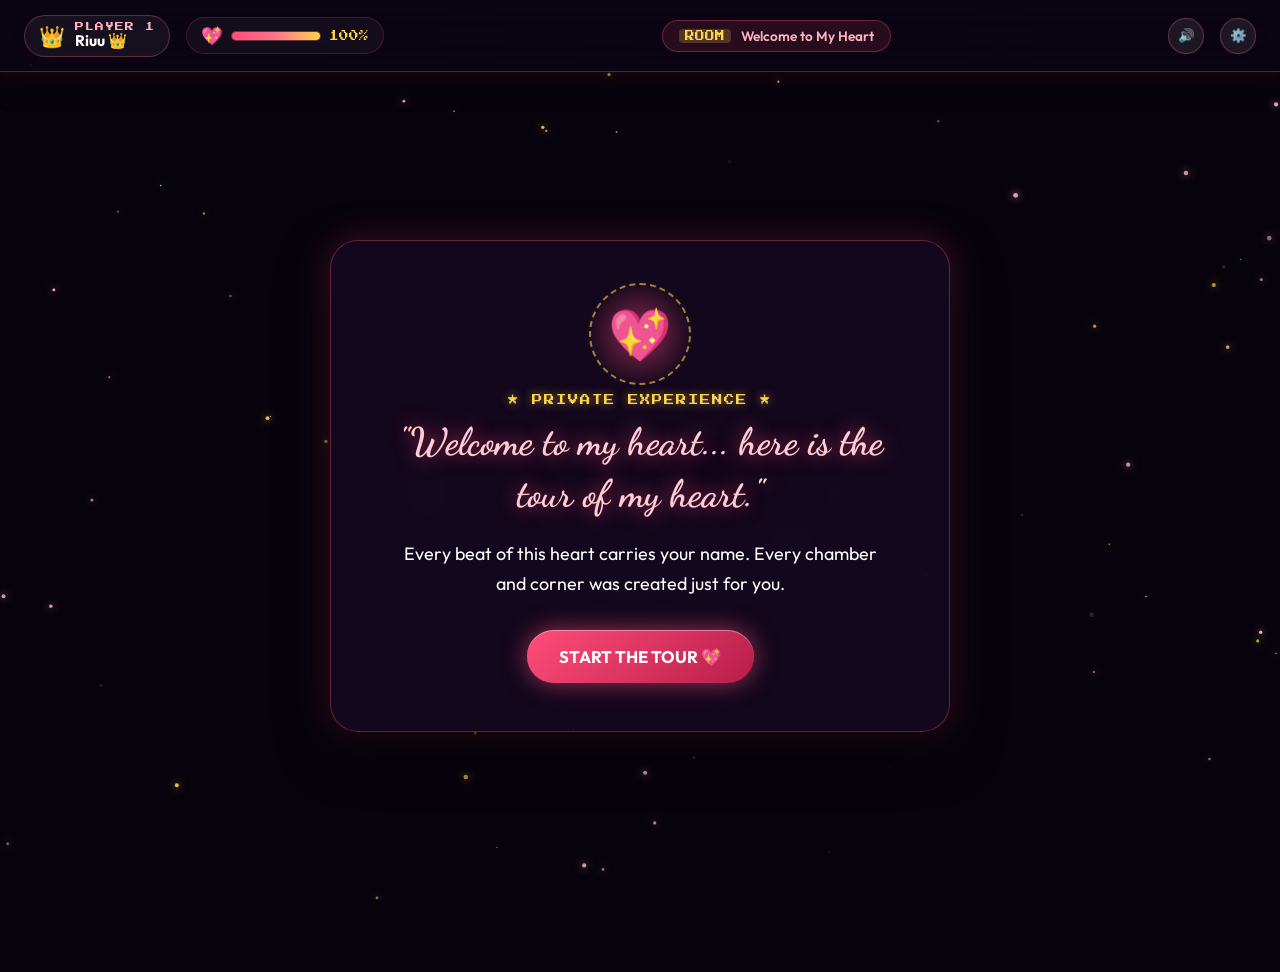
==== game/index.html @ 6e8bc771 "feat: Add Door 1, Door 2 Percentage Match, and Door 3 Zero Feet Apart walking animation" ====
<!DOCTYPE html>
<html lang="en">
<head>
  <meta charset="UTF-8">
  <meta name="viewport" content="width=device-width, initial-scale=1.0">
  <title>The Love Quest ✨ Chapter 1: The Verification Gate</title>
  <meta name="description" content="An interactive romantic quest created with all my love.">
  <meta name="theme-color" content="#0d0517">

  <!-- Google Fonts -->
  <link rel="preconnect" href="https://fonts.googleapis.com">
  <link rel="preconnect" href="https://fonts.gstatic.com" crossorigin>
  <link href="https://fonts.googleapis.com/css2?family=Cinzel:wght@600;700;800&family=Dancing+Script:wght@600;700&family=Outfit:wght@300;400;500;600;700;800&family=Press+Start+2P&display=swap" rel="stylesheet">

  <link rel="stylesheet" href="style.css">
  <link rel="icon" type="image/svg+xml" href="data:image/svg+xml,<svg xmlns='http://www.w3.org/2000/svg' viewBox='0 0 24 24' fill='%23ff4d79'><path d='M12 21.35l-1.45-1.32C5.4 15.36 2 12.28 2 8.5 2 5.42 4.42 3 7.5 3c1.74 0 3.41.81 4.5 2.09C13.09 3.81 14.76 3 16.5 3 19.58 3 22 8.5c0 3.78-3.4 6.86-8.55 11.54L12 21.35z'/></svg>">
</head>
<body>
  <!-- Ambient Cosmic Canvas -->
  <canvas id="game-canvas"></canvas>

  <!-- Top Game HUD (Heads Up Display) -->
  <header class="game-hud">
    <div class="hud-left">
      <div class="player-badge">
        <span class="player-avatar">👑</span>
        <div class="player-info">
          <span class="hud-label">PLAYER 1</span>
          <strong class="player-name" id="hud-player-name">Riuu 👑</strong>
        </div>
      </div>
      <div class="health-container" title="Love Meter: Infinite">
        <span class="hud-icon">💖</span>
        <div class="health-bar-track">
          <div class="health-bar-fill" id="love-meter-fill"></div>
        </div>
        <span class="hud-stat-text" id="love-meter-text">100%</span>
      </div>
    </div>

    <div class="hud-center">
      <div class="quest-pill">
        <span class="quest-tag">ROOM</span>
        <span class="quest-title" id="hud-quest-name">Welcome to My Heart</span>
      </div>
    </div>

    <div class="hud-right">
      <button class="sound-toggle-btn" id="sound-btn" title="Toggle Sound FX & Music" aria-label="Toggle sound">
        <span id="sound-icon">🔊</span>
      </button>
      <button class="settings-btn" id="config-btn" title="Edit Her Name" aria-label="Settings">
        ⚙️
      </button>
    </div>
  </header>

  <!-- Game Stage Container -->
  <main class="game-stage">
    
    <!-- WELCOME SCREEN: TOUR OF MY HEART -->
    <section class="stage-screen active" id="screen-welcome">
      <div class="screen-content">
        <div class="welcome-card">
          <!-- Glowing Floating Title Emblem -->
          <div class="emblem-wrapper">
            <div class="emblem-glow"></div>
            <div class="emblem-heart">💖</div>
            <div class="emblem-ring"></div>
          </div>

          <span class="arcade-tag">★ PRIVATE EXPERIENCE ★</span>
          <h1 class="welcome-quote">"Welcome to my heart... here is the tour of my heart."</h1>
          <p class="welcome-text">
            Every beat of this heart carries your name. Every chamber and corner was created just for you.
          </p>
          <button class="arcade-btn yes-btn" id="btn-start-tour">
            <span>START THE TOUR 💖</span>
          </button>
        </div>
      </div>
    </section>

    <!-- DOOR 1: THE SACRED VERIFICATION GATE -->
    <section class="stage-screen" id="screen-door-1" style="display: none;">
      <div class="screen-content">
        
        <div class="arcade-title-box">
          <span class="arcade-tag">★ DOOR 1 ★</span>
          <h1 class="game-title">
            DOOR 1: THE <br>
            <span class="gradient-text">SACRED GATE</span>
          </h1>
        </div>

        <!-- Dialogue Box with Gatekeeper Message -->
        <div class="rpg-dialogue-box">
          <div class="dialogue-speaker">
            <span class="speaker-avatar">💌</span>
            <span class="speaker-name">Heart Gatekeeper</span>
          </div>
          <p class="dialogue-text" id="door1-dialogue-text">
            "Wait... only one person can enter here... verify it's you!"
          </p>
        </div>

        <!-- Step 1: Prettiest Girl Question & Runaway Button -->
        <div class="verification-card" id="door1-pretest-card">
          <h2 class="verify-question">
            Are you the most gorgeous and sweetest girl in the entire universe?
          </h2>

          <div class="verify-actions" id="verify-button-area">
            <button class="arcade-btn yes-btn" id="btn-verify-yes">
              <span>YES, OBVIOUSLY! 💖</span>
            </button>
            <button class="arcade-btn no-btn" id="btn-verify-no">
              <span>NO 🙈</span>
            </button>
          </div>

          <p class="playful-hint" id="no-button-hint">
            (P.S. Try clicking "NO" if you dare...)
          </p>
        </div>

        <!-- Step 2: Final Verification Password Question (Card 1) -->
        <div class="verification-card" id="door1-password-card" style="display: none;">
          <h2 class="verify-question">
            Okay, but final verification is done only after a question...
          </h2>
          <p class="password-prompt-sub">
            "This is the password to enter... check your card 1"
          </p>

          <form id="door1-password-form" class="password-form-box">
            <div class="input-lock-wrap">
              <span class="lock-icon">🔒</span>
              <input type="text" id="door1-password-input" placeholder="Enter password from card 1..." autocomplete="off" required>
            </div>
            <button type="submit" class="arcade-btn yes-btn" id="btn-submit-door1-password">
              <span>UNLOCK DOOR 1 🗝️</span>
            </button>
          </form>

          <!-- Warning/Error Message if wrong password -->
          <div class="error-banner-box" id="door1-error-banner" style="display: none;">
            <span class="err-icon">⚠️</span>
            <p id="door1-error-text">
              sorry only one person in the world can enter here... others go and fuck off.. don't dare to come here again
            </p>
          </div>
        </div>

        <!-- Step 3: Success Screen (Screen turns Light Pink with Heartfelt Message) -->
        <div class="gate-unlocked-card pink-glow-card" id="door1-success-card" style="display: none;">
          <div class="success-banner">
            <span class="badge-icon">🌸</span>
            <h3>DOOR 1 UNLOCKED: WELCOME RIUU 💖</h3>
          </div>

          <div class="heartfelt-message-box">
            <p class="heartfelt-message">
              "This is exactly the way you made my life... you brought light, color, flowers, and love into my entire universe. Everything bloomed the day you walked into my world. Welcome to my heart, my love."
            </p>
          </div>

          <button class="arcade-btn next-level-btn" id="btn-start-level-2">
            <span>ENTER DOOR 2: THE HEART RESONANCE 💖</span>
          </button>
        </div>

      </div>
    </section>

    <!-- DOOR 2: THE HEART RESONANCE (PERCENTAGE MATCH QUIZ) -->
    <section class="stage-screen" id="screen-door-2" style="display: none;">
      <div class="screen-content">
        
        <div class="arcade-title-box">
          <span class="arcade-tag">★ DOOR 2 ★</span>
          <h1 class="game-title">
            DOOR 2: THE <br>
            <span class="gradient-text">HEART RESONANCE</span>
          </h1>
          <p class="game-tagline">
            "Select the answer from your heart... let's discover our love & match percentage! 💖"
          </p>
        </div>

        <!-- Quiz Progress & Stats Bar -->
        <div class="quiz-status-bar">
          <div class="stat-pill">
            <span class="stat-icon">💌</span>
            <span class="stat-text" id="quiz-progress-text">Question 1 of 10</span>
          </div>
          <div class="stat-pill match-pill">
            <span class="stat-icon">💖</span>
            <span class="stat-text" id="quiz-match-counter">Match: 0%</span>
          </div>
        </div>

        <div class="quiz-progress-track">
          <div class="quiz-progress-fill" id="quiz-progress-fill" style="width: 10%;"></div>
        </div>

        <!-- Interactive Question Card -->
        <div class="quiz-card" id="quiz-question-card">
          <div class="quiz-hint-tag" id="quiz-hint-tag" style="display: none;">
            <span class="hint-icon">💡</span>
            <span class="hint-text" id="quiz-hint-text"></span>
          </div>

          <h2 class="quiz-question-text" id="quiz-question-text">Loading question...</h2>

          <div class="quiz-options-container" id="quiz-options-area">
            <button class="quiz-opt-btn" id="btn-opt-0" data-index="0">
              <span class="opt-prefix">A</span>
              <span class="opt-content" id="btn-opt-0-text">Option A</span>
              <span class="opt-icon-status" id="btn-opt-0-status"></span>
            </button>
            <button class="quiz-opt-btn" id="btn-opt-1" data-index="1">
              <span class="opt-prefix">B</span>
              <span class="opt-content" id="btn-opt-1-text">Option B</span>
              <span class="opt-icon-status" id="btn-opt-1-status"></span>
            </button>
          </div>

          <!-- Dynamic Sweet Explanation / Reaction Box -->
          <div class="quiz-reaction-banner" id="quiz-reaction-banner" style="display: none;">
            <span class="reaction-avatar" id="quiz-reaction-icon">✨</span>
            <p class="reaction-message" id="quiz-reaction-text"></p>
          </div>
        </div>

        <!-- Door 2 Victory / Results Card (Revealed after Question 10) -->
        <div class="quiz-result-card" id="quiz-result-card" style="display: none;">
          <div class="success-banner">
            <span class="badge-icon">🌸</span>
            <h3>DOOR 2: RESONANCE VERIFICATION</h3>
          </div>

          <!-- Pouring Liquid Colors Heart -->
          <div class="pouring-heart-container">
            <!-- Pouring Stream From Above -->
            <div class="pouring-stream-wrap" id="pouring-stream-wrap">
              <div class="pouring-stream"></div>
              <div class="pouring-splash"></div>
            </div>

            <!-- SVG Liquid Heart Frame -->
            <div class="heart-liquid-frame">
              <svg class="liquid-heart-svg" viewBox="0 0 100 100">
                <defs>
                  <!-- Heart Clipping Shape -->
                  <clipPath id="heart-shape-clip">
                    <path d="M 50 86.5 C 50 86.5 13 58 13 32 C 13 18 24 8 36.5 8 C 43.5 8 48 12.5 50 16.5 C 52 12.5 56.5 8 63.5 8 C 76 8 87 18 87 32 C 87 58 50 86.5 50 86.5 Z" />
                  </clipPath>

                  <!-- Liquid Fill Gradient: Gold to Radiant Pink to Deep Ruby -->
                  <linearGradient id="liquid-flow-grad" x1="0%" y1="0%" x2="0%" y2="100%">
                    <stop offset="0%" stop-color="#fcd34d" />
                    <stop offset="28%" stop-color="#ff758c" />
                    <stop offset="68%" stop-color="#ff4d79" />
                    <stop offset="100%" stop-color="#9f1239" />
                  </linearGradient>

                  <!-- Surface Wave Highlight -->
                  <linearGradient id="wave-highlight-grad" x1="0%" y1="0%" x2="100%" y2="0%">
                    <stop offset="0%" stop-color="#fcd34d" stop-opacity="0.9" />
                    <stop offset="50%" stop-color="#ffffff" stop-opacity="0.95" />
                    <stop offset="100%" stop-color="#ff758c" stop-opacity="0.9" />
                  </linearGradient>
                </defs>

                <!-- Heart Glass Vessel Background -->
                <path class="heart-vessel-bg" d="M 50 86.5 C 50 86.5 13 58 13 32 C 13 18 24 8 36.5 8 C 43.5 8 48 12.5 50 16.5 C 52 12.5 56.5 8 63.5 8 C 76 8 87 18 87 32 C 87 58 50 86.5 50 86.5 Z" />

                <!-- Liquid Fill Group Clipped by Heart -->
                <g clip-path="url(#heart-shape-clip)">
                  <!-- Main Rising Liquid Body -->
                  <rect id="heart-liquid-body" class="heart-liquid-body" x="0" y="87" width="100" height="100" fill="url(#liquid-flow-grad)" />

                  <!-- Surface Waves -->
                  <g id="heart-liquid-wave-group" class="heart-liquid-wave-group" transform="translate(0, 87)">
                    <path class="wave-shape wave-back" d="M -100 0 Q -75 4, -50 0 T 0 0 T 50 0 T 100 0 T 150 0 T 200 0 V 40 H -100 Z" fill="rgba(255, 77, 121, 0.55)" />
                    <path class="wave-shape wave-front" d="M -100 0 Q -75 -4, -50 0 T 0 0 T 50 0 T 100 0 T 150 0 T 200 0 V 40 H -100 Z" fill="url(#wave-highlight-grad)" />
                  </g>
                </g>

                <!-- Glass Outline & Glossy Stroke -->
                <path class="heart-vessel-stroke" d="M 50 86.5 C 50 86.5 13 58 13 32 C 13 18 24 8 36.5 8 C 43.5 8 48 12.5 50 16.5 C 52 12.5 56.5 8 63.5 8 C 76 8 87 18 87 32 C 87 58 50 86.5 50 86.5 Z" />
              </svg>

              <!-- Percentage Number Right in the Heart's Center -->
              <div class="heart-number-overlay">
                <span class="heart-pct-value" id="heart-percentage-val">0%</span>
                <span class="heart-pct-sublabel">MATCH COMPATIBILITY</span>
              </div>
            </div>
          </div>

          <!-- THE PERFECT MATCH Grand Celebration Message -->
          <div class="perfect-match-banner" id="perfect-match-banner">
            <div class="pm-sparkles-row">✨ 💖 ✨</div>
            <h2 class="perfect-match-title" id="perfect-match-title">THE PERFECT MATCH</h2>
            <p class="perfect-match-desc" id="perfect-match-desc">
              "Every single beat of my heart resonates with yours. You are my once-in-a-lifetime soulmate, Riuu."
            </p>
          </div>

          <div class="match-breakdown-pills">
            <div class="breakdown-pill">
              <span class="bp-icon">🎯</span>
              <span class="bp-text" id="bp-matches-text">10 / 10 Answers Matched</span>
            </div>
            <div class="breakdown-pill">
              <span class="bp-icon">🔥</span>
              <span class="bp-text">Resonance: 100% Soulmate</span>
            </div>
          </div>

          <div class="victory-actions">
            <button class="arcade-btn next-level-btn" id="btn-start-door-3">
              <span>ENTER DOOR 3: THE SACRED BOND 🗝️</span>
            </button>
          </div>
        </div>

      </div>
    </section>

    <!-- DOOR 3: THE SACRED BOND & ZERO FEET APART -->
    <section class="stage-screen" id="screen-door-3" style="display: none;">
      <div class="screen-content">
        
        <!-- Header Title Box -->
        <div class="arcade-title-box" id="door3-title-box">
          <span class="arcade-tag">★ DOOR 3 ★</span>
          <h1 class="game-title">
            DOOR 3: THE <br>
            <span class="gradient-text">SACRED BOND</span>
          </h1>
        </div>

        <!-- Dialogue Box -->
        <div class="rpg-dialogue-box" id="door3-dialogue-box">
          <div class="dialogue-speaker">
            <span class="speaker-avatar">💌</span>
            <span class="speaker-name">Heart Gatekeeper</span>
          </div>
          <p class="dialogue-text" id="door3-dialogue-text">
            "Wait... this chamber requires the sacred code. Check your Card 3!"
          </p>
        </div>

        <!-- Door 3 Password Card -->
        <div class="verification-card" id="door3-password-card">
          <h2 class="verify-question">
            Enter the secret code to unlock our special memory...
          </h2>
          <p class="password-prompt-sub">
            💡 Hint: Check your card 3
          </p>

          <form id="door3-password-form" class="password-form-box">
            <div class="input-lock-wrap">
              <span class="lock-icon">🔒</span>
              <input type="text" id="door3-password-input" placeholder="Enter password from card 3..." autocomplete="off" required>
            </div>
            <button type="submit" class="arcade-btn yes-btn" id="btn-submit-door3-password">
              <span>UNLOCK DOOR 3 🗝️</span>
            </button>
          </form>

          <!-- Error banner for Door 3 -->
          <div class="error-banner-box" id="door3-error-banner" style="display: none;">
            <span class="err-icon">⚠️</span>
            <p id="door3-error-text">
              Card 3 code does not match! Look closely at card 3, my love 💕
            </p>
          </div>
        </div>

        <!-- Door 3 Walking Scene (Revealed upon entering password) -->
        <div class="couple-walk-scene" id="door3-walk-scene" style="display: none;">
          <div class="scene-sky-decor">
            <div class="twilight-stars">✨ 🌟 ✨ 💫 ✨</div>
            <div class="twilight-moon">🌙</div>
          </div>

          <div class="walk-hint-pill" id="walk-hint-pill">
            <span class="hint-pulse-dot"></span>
            <span>🎒 Click the bag between us to unzip our memories!</span>
          </div>

          <!-- Couple Walking Animation Stage -->
          <div class="couple-animation-wrap" id="couple-animation-wrap">
            
            <!-- Boy Character (Him) -->
            <div class="character-figure boy-char" id="boy-figure">
              <div class="char-avatar-head">
                <span class="char-face">👦🏻</span>
                <span class="char-heart-thought">💭💖</span>
              </div>
              <div class="char-body">
                <div class="char-torso boy-coat"></div>
                <div class="char-arm arm-right boy-arm-to-bag">
                  <div class="char-hand"></div>
                </div>
              </div>
              <div class="char-legs">
                <div class="leg leg-left boy-leg-l"></div>
                <div class="leg leg-right boy-leg-r"></div>
              </div>
              <div class="char-shadow"></div>
              <span class="char-name-tag">Him</span>
            </div>

            <!-- School Bag in Between -->
            <div class="couple-bag-container" id="couple-bag-container" title="Click to open the bag!">
              <!-- Left Strap held by Boy -->
              <div class="bag-strap strap-left"></div>
              <!-- Right Strap held by Girl -->
              <div class="bag-strap strap-right"></div>
              
              <!-- The Backpack Body -->
              <div class="school-backpack" id="school-backpack">
                <div class="backpack-handle"></div>
                <div class="backpack-body">
                  <div class="backpack-pocket">
                    <span class="backpack-patch">💌</span>
                  </div>
                  <!-- Zipper Chain with Heart Puller -->
                  <div class="backpack-zipper" id="backpack-zipper">
                    <div class="zipper-track"></div>
                    <div class="zipper-puller" id="zipper-puller">💖</div>
                  </div>
                </div>
                <div class="backpack-glow-pulse"></div>
              </div>
              <div class="bag-shadow"></div>
            </div>

            <!-- Girl Character (Riuu) -->
            <div class="character-figure girl-char" id="girl-figure">
              <div class="char-avatar-head">
                <span class="char-crown">👑</span>
                <span class="char-face">👧🏻</span>
                <span class="char-blush">🌸</span>
              </div>
              <div class="char-body">
                <div class="char-torso girl-dress"></div>
                <div class="char-arm arm-left girl-arm-to-bag">
                  <div class="char-hand"></div>
                </div>
              </div>
              <div class="char-legs">
                <div class="leg leg-left girl-leg-l"></div>
                <div class="leg leg-right girl-leg-r"></div>
              </div>
              <div class="char-shadow"></div>
              <span class="char-name-tag">Riuu 👑</span>
            </div>

          </div>

          <!-- Walking Road Ground -->
          <div class="walking-ground">
            <div class="ground-line"></div>
            <div class="ground-sparkles">✨ &nbsp; 🌸 &nbsp; ✨ &nbsp; 🌸 &nbsp; ✨</div>
          </div>
        </div>

        <!-- Fullscreen Sea of Hearts Overlay (Erupts from bag to cover screen) -->
        <canvas id="hearts-sea-canvas" class="hearts-sea-canvas" style="display: none;"></canvas>

        <!-- Heartfelt Reveal Message Card ("I want to stay 0 feet apart from you...") -->
        <div class="zero-feet-message-card" id="zero-feet-message-card" style="display: none;">
          <div class="zf-badge-wrap">
            <span class="zf-icon">♾️</span>
            <span class="zf-tag">ZERO DISTANCE FOREVER</span>
          </div>

          <h2 class="zf-main-quote">
            "I want to stay 0 feet apart from you..."
          </h2>

          <div class="zf-prose-box">
            <p class="zf-prose-text">
              They say <em>Five Feet Apart</em> is a story of longing and distance... but my heart refuses any space between us.
            </p>
            <p class="zf-prose-highlight">
              No inches, no miles, no barriers in this universe. I want you right in my arms, holding your hands, walking together through every chapter of life with zero distance between our souls.
            </p>
          </div>

          <div class="zf-signature">
            <span>Always & Forever Yours 💖</span>
          </div>

          <div class="victory-actions">
            <button class="arcade-btn next-level-btn" id="btn-start-door-4">
              <span>CONTINUE TO DOOR 4 🗝️</span>
            </button>
          </div>
        </div>

      </div>
    </section>

    <!-- LEVEL 4 PLACEHOLDER -->
    <section class="stage-screen" id="level-4" style="display: none;">
      <div class="screen-content">
        <div class="coming-soon-box">
          <span class="cs-icon">🗝️</span>
          <h2>CHAPTER 4: COMING SOON</h2>
          <p>Ready to build our next romantic chapter!</p>
          <button class="arcade-btn secondary" id="btn-back-to-door-3">
            <span>← Back to Door 3</span>
          </button>
        </div>
      </div>
    </section>

  </main>

  <!-- Player Name Personalization Modal -->
  <div class="modal-backdrop" id="name-modal" style="display: none;">
    <div class="modal-box">
      <h3>Player Customization</h3>
      <p>Enter your partner's name or nickname for the game HUD:</p>
      <input type="text" id="partner-name-input" placeholder="e.g. Maya, Princess, Sophia" maxlength="20">
      <div class="modal-buttons">
        <button class="arcade-btn secondary" id="close-modal-btn">Cancel</button>
        <button class="arcade-btn yes-btn" id="save-name-btn">Save Name ✨</button>
      </div>
    </div>
  </div>

  <script src="game.js"></script>
</body>
</html>
---- game/style.css ----
/* ==========================================================================
   THE LOVE QUEST: GAME AESTHETICS & HUD
   Theme: Retro-Luxe Cyber-Rose & Velvet Obsidian
   ========================================================================== */

:root {
  --bg-deep: #07030d;
  --bg-card: rgba(22, 10, 34, 0.78);
  --border-neon: rgba(255, 77, 121, 0.35);
  --rose-glow: #ff4d79;
  --rose-bright: #ff758c;
  --rose-soft: #ffb3c1;
  --gold-glow: #fcd34d;
  --cyan-accent: #38bdf8;
  --purple-glow: #c084fc;
  
  --font-title: 'Cinzel', serif;
  --font-body: 'Outfit', sans-serif;
  --font-arcade: 'Press Start 2P', monospace;
  --font-hand: 'Dancing Script', cursive;

  --hud-height: 72px;
}

*, *::before, *::after {
  box-sizing: border-box;
  margin: 0;
  padding: 0;
}

body {
  font-family: var(--font-body);
  background-color: var(--bg-deep);
  color: #fff;
  min-height: 100vh;
  overflow-x: hidden;
  position: relative;
  user-select: none;
  -webkit-user-select: none;
}

#game-canvas {
  position: fixed;
  inset: 0;
  width: 100vw;
  height: 100vh;
  z-index: 0;
  pointer-events: none;
}

/* ==========================================================================
   TOP GAME HUD (HEADS UP DISPLAY)
   ========================================================================== */
.game-hud {
  position: fixed;
  top: 0;
  left: 0;
  right: 0;
  height: var(--hud-height);
  background: rgba(12, 5, 20, 0.85);
  backdrop-filter: blur(20px);
  -webkit-backdrop-filter: blur(20px);
  border-bottom: 1px solid var(--border-neon);
  box-shadow: 0 4px 30px rgba(0, 0, 0, 0.6), 0 0 20px rgba(255, 77, 121, 0.15);
  display: flex;
  align-items: center;
  justify-content: space-between;
  padding: 0 24px;
  z-index: 100;
}

.hud-left, .hud-right {
  display: flex;
  align-items: center;
  gap: 16px;
}

.player-badge {
  display: flex;
  align-items: center;
  gap: 10px;
  background: rgba(255, 255, 255, 0.05);
  border: 1px solid rgba(255, 117, 140, 0.3);
  padding: 6px 14px;
  border-radius: 999px;
}

.player-avatar {
  font-size: 1.3rem;
  animation: bounceSoft 2s infinite ease-in-out;
}

.player-info {
  display: flex;
  flex-direction: column;
}

.hud-label {
  font-family: var(--font-arcade);
  font-size: 0.55rem;
  color: var(--rose-soft);
  letter-spacing: 1px;
}

.player-name {
  font-family: var(--font-body);
  font-size: 0.95rem;
  font-weight: 700;
  color: #fff;
}

.health-container {
  display: flex;
  align-items: center;
  gap: 8px;
  background: rgba(255, 255, 255, 0.04);
  border: 1px solid rgba(255, 77, 121, 0.2);
  padding: 6px 14px;
  border-radius: 999px;
}

.hud-icon {
  font-size: 1.1rem;
  animation: pulseBeat 1.5s infinite;
}

.health-bar-track {
  width: 90px;
  height: 10px;
  background: rgba(0, 0, 0, 0.5);
  border: 1px solid rgba(255, 117, 140, 0.4);
  border-radius: 5px;
  overflow: hidden;
}

.health-bar-fill {
  width: 100%;
  height: 100%;
  background: linear-gradient(90deg, #ff4d79, #ff758c, #fcd34d);
  box-shadow: 0 0 10px #ff4d79;
  transition: width 0.5s ease;
}

.hud-stat-text {
  font-family: var(--font-arcade);
  font-size: 0.6rem;
  color: var(--gold-glow);
}

.hud-center {
  display: none;
}

@media (min-width: 768px) {
  .hud-center {
    display: block;
  }
}

.quest-pill {
  display: flex;
  align-items: center;
  gap: 10px;
  background: rgba(255, 77, 121, 0.12);
  border: 1px solid rgba(255, 77, 121, 0.35);
  padding: 6px 16px;
  border-radius: 999px;
}

.quest-tag {
  font-family: var(--font-arcade);
  font-size: 0.6rem;
  color: var(--gold-glow);
  background: rgba(252, 211, 77, 0.2);
  padding: 2px 6px;
  border-radius: 4px;
}

.quest-title {
  font-size: 0.85rem;
  font-weight: 600;
  color: var(--rose-soft);
}


.sound-toggle-btn, .settings-btn {
  background: rgba(255, 255, 255, 0.08);
  border: 1px solid rgba(255, 117, 140, 0.3);
  color: #fff;
  width: 36px;
  height: 36px;
  border-radius: 50%;
  display: flex;
  align-items: center;
  justify-content: center;
  cursor: pointer;
  transition: all 0.25s ease;
}

.sound-toggle-btn:hover, .settings-btn:hover {
  background: rgba(255, 77, 121, 0.25);
  border-color: var(--rose-bright);
  transform: scale(1.08);
}

/* ==========================================================================
   GAME STAGE & LEVEL CONTAINERS
   ========================================================================== */
.game-stage {
  position: relative;
  z-index: 10;
  min-height: calc(100vh - var(--hud-height));
  margin-top: var(--hud-height);
  display: flex;
  flex-direction: column;
  align-items: center;
  justify-content: center;
  padding: 20px;
  box-sizing: border-box;
}

.stage-screen {
  width: 100%;
  max-width: 780px;
  margin: auto;
  padding: 10px;
  display: flex;
  flex-direction: column;
  align-items: center;
  justify-content: center;
}

.stage-screen.active,
.stage-screen[style*="display: block"] {
  display: flex !important;
  flex-direction: column !important;
  align-items: center !important;
  justify-content: center !important;
}

.screen-content {
  width: 100%;
  display: flex;
  flex-direction: column;
  align-items: center;
  justify-content: center;
  text-align: center;
  margin: auto;
}

/* Glowing Emblem */
.emblem-wrapper {
  position: relative;
  width: 90px;
  height: 90px;
  display: flex;
  align-items: center;
  justify-content: center;
  margin-bottom: 16px;
}

.emblem-heart {
  font-size: 3.2rem;
  z-index: 2;
  animation: pulseBeat 1.8s infinite ease-in-out;
}

.emblem-glow {
  position: absolute;
  inset: -10px;
  border-radius: 50%;
  background: radial-gradient(circle, rgba(255, 77, 121, 0.5) 0%, transparent 70%);
  animation: pulseGlow 3s infinite;
}

.emblem-ring {
  position: absolute;
  inset: -6px;
  border: 2px dashed rgba(252, 211, 77, 0.6);
  border-radius: 50%;
  animation: rotateRing 14s linear infinite;
}

/* Title Box */
.arcade-tag {
  font-family: var(--font-arcade);
  font-size: 0.65rem;
  letter-spacing: 2px;
  color: var(--gold-glow);
  display: inline-block;
  margin-bottom: 12px;
  text-shadow: 0 0 10px rgba(252, 211, 77, 0.6);
}

.game-title {
  font-family: var(--font-title);
  font-size: clamp(2rem, 5vw, 3.2rem);
  font-weight: 800;
  line-height: 1.15;
  margin-bottom: 12px;
}

.gradient-text {
  background: linear-gradient(135deg, #fff 0%, #ffb3c1 30%, #ff4d79 70%, #fcd34d 100%);
  -webkit-background-clip: text;
  -webkit-text-fill-color: transparent;
  filter: drop-shadow(0 0 25px rgba(255, 77, 121, 0.5));
}

.game-tagline {
  font-family: var(--font-hand);
  font-size: 1.35rem;
  color: var(--rose-soft);
  max-width: 580px;
  margin: 0 auto 30px;
}

/* RPG Dialogue Box */
.rpg-dialogue-box {
  background: rgba(18, 7, 28, 0.85);
  border: 1px solid var(--border-neon);
  border-radius: 18px;
  box-shadow: 0 12px 35px rgba(0, 0, 0, 0.6), inset 0 1px 0 rgba(255, 255, 255, 0.1);
  backdrop-filter: blur(16px);
  -webkit-backdrop-filter: blur(16px);
  padding: 20px 26px;
  max-width: 640px;
  width: 100%;
  text-align: left;
  margin-bottom: 30px;
  position: relative;
}

.dialogue-speaker {
  display: flex;
  align-items: center;
  gap: 8px;
  margin-bottom: 8px;
}

.speaker-avatar {
  font-size: 1.2rem;
}

.speaker-name {
  font-family: var(--font-arcade);
  font-size: 0.65rem;
  color: var(--gold-glow);
  letter-spacing: 1px;
}

.dialogue-text {
  font-size: 1.05rem;
  color: #fff;
  line-height: 1.6;
  min-height: 50px;
}

/* The Verification Card */
.verification-card {
  background: var(--bg-card);
  border: 1px solid rgba(255, 117, 140, 0.4);
  box-shadow: 0 20px 50px rgba(0, 0, 0, 0.65), 0 0 35px rgba(255, 77, 121, 0.2);
  border-radius: 24px;
  padding: 36px 28px;
  max-width: 640px;
  width: 100%;
  position: relative;
  backdrop-filter: blur(20px);
  -webkit-backdrop-filter: blur(20px);
}

.verify-question {
  font-family: var(--font-title);
  font-size: clamp(1.2rem, 3vw, 1.55rem);
  color: #fff;
  margin-bottom: 30px;
  line-height: 1.4;
}

.verify-actions {
  display: flex;
  justify-content: center;
  align-items: center;
  gap: 24px;
  min-height: 80px;
  position: relative;
}

/* Arcade Buttons */
.arcade-btn {
  font-family: var(--font-body);
  font-size: 1.05rem;
  font-weight: 700;
  padding: 16px 32px;
  border-radius: 999px;
  cursor: pointer;
  display: inline-flex;
  align-items: center;
  justify-content: center;
  gap: 10px;
  border: none;
  transition: transform 0.25s cubic-bezier(0.16, 1, 0.3, 1), box-shadow 0.25s ease, background 0.25s ease;
}

.yes-btn {
  background: linear-gradient(135deg, #ff4d79 0%, #b81d4a 100%);
  color: #fff;
  box-shadow: 0 0 25px rgba(255, 77, 121, 0.6), inset 0 1px 0 rgba(255, 255, 255, 0.4);
}

.yes-btn:hover {
  transform: translateY(-3px) scale(1.06);
  box-shadow: 0 0 40px rgba(255, 77, 121, 0.9), inset 0 1px 0 rgba(255, 255, 255, 0.6);
}

.no-btn {
  background: rgba(255, 255, 255, 0.08);
  border: 1px solid rgba(255, 255, 255, 0.2);
  color: var(--rose-soft);
  transition: all 0.2s cubic-bezier(0.34, 1.56, 0.64, 1);
  white-space: nowrap;
}

.no-btn:hover {
  background: rgba(255, 255, 255, 0.15);
}

.playful-hint {
  font-size: 0.85rem;
  color: var(--rose-soft);
  margin-top: 22px;
  opacity: 0.8;
  font-style: italic;
}

/* Gate Unlocked Card */
.gate-unlocked-card {
  background: var(--bg-card);
  border: 2px solid var(--gold-glow);
  box-shadow: 0 25px 60px rgba(0, 0, 0, 0.8), 0 0 40px rgba(252, 211, 77, 0.35);
  border-radius: 24px;
  padding: 36px 28px;
  max-width: 640px;
  width: 100%;
  animation: popIn 0.5s cubic-bezier(0.16, 1, 0.3, 1);
}

.success-banner {
  display: flex;
  align-items: center;
  justify-content: center;
  gap: 10px;
  margin-bottom: 14px;
}

.badge-icon {
  font-size: 1.8rem;
}

.success-banner h3 {
  font-family: var(--font-arcade);
  font-size: 0.85rem;
  color: var(--gold-glow);
  letter-spacing: 1px;
}

.success-desc {
  font-size: 1.1rem;
  color: #fff;
  line-height: 1.6;
  margin-bottom: 24px;
}


.next-level-btn {
  background: linear-gradient(135deg, #fcd34d 0%, #ea580c 100%);
  color: #1a0808;
  box-shadow: 0 0 30px rgba(252, 211, 77, 0.6), inset 0 1px 0 rgba(255, 255, 255, 0.6);
  font-family: var(--font-arcade);
  font-size: 0.8rem;
  padding: 18px 36px;
}

.next-level-btn:hover {
  transform: translateY(-3px) scale(1.04);
  box-shadow: 0 0 45px rgba(252, 211, 77, 0.9);
}

/* Level 2 Placeholder */
.coming-soon-box {
  background: var(--bg-card);
  border: 1px solid var(--border-neon);
  border-radius: 24px;
  padding: 48px 32px;
  max-width: 600px;
}

.cs-icon {
  font-size: 3.5rem;
  display: inline-block;
  margin-bottom: 16px;
  animation: rotateRing 8s linear infinite;
}

.coming-soon-box h2 {
  font-family: var(--font-title);
  font-size: 1.8rem;
  color: var(--gold-glow);
  margin-bottom: 12px;
}

.coming-soon-box p {
  color: var(--rose-soft);
  font-size: 1.1rem;
  margin-bottom: 24px;
}

.arcade-btn.secondary {
  background: rgba(255, 255, 255, 0.1);
  border: 1px solid rgba(255, 117, 140, 0.3);
  color: #fff;
}

/* Modal */
.modal-backdrop {
  position: fixed;
  inset: 0;
  background: rgba(0, 0, 0, 0.8);
  backdrop-filter: blur(12px);
  z-index: 1000;
  display: flex;
  align-items: center;
  justify-content: center;
  padding: 20px;
}

.modal-box {
  background: #170724;
  border: 1px solid var(--rose-bright);
  border-radius: 20px;
  padding: 28px;
  max-width: 440px;
  width: 100%;
  box-shadow: 0 20px 50px rgba(0, 0, 0, 0.8), 0 0 30px rgba(255, 77, 121, 0.4);
}

.modal-box h3 {
  font-family: var(--font-title);
  font-size: 1.35rem;
  color: #fff;
  margin-bottom: 10px;
}

.modal-box p {
  font-size: 0.95rem;
  color: var(--rose-soft);
  margin-bottom: 18px;
}

.modal-box input {
  width: 100%;
  background: rgba(255, 255, 255, 0.08);
  border: 1px solid var(--border-neon);
  border-radius: 8px;
  padding: 12px 16px;
  color: #fff;
  font-size: 1rem;
  outline: none;
  margin-bottom: 20px;
}

.modal-buttons {
  display: flex;
  justify-content: flex-end;
  gap: 12px;
}

/* Keyframes */
@keyframes pulseBeat {
  0%, 100% { transform: scale(1); }
  50% { transform: scale(1.18); }
}

@keyframes pulseGlow {
  0%, 100% { opacity: 0.4; transform: scale(1); }
  50% { opacity: 0.8; transform: scale(1.15); }
}

@keyframes rotateRing {
  from { transform: rotate(0deg); }
  to { transform: rotate(360deg); }
}

@keyframes bounceSoft {
  0%, 100% { transform: translateY(0); }
  50% { transform: translateY(-8px); }
}

@keyframes popIn {
  from { opacity: 0; transform: scale(0.9) translateY(10px); }
  to { opacity: 1; transform: scale(1) translateY(0); }
}

/* ==========================================================================
   DOOR 2: THE HEART RESONANCE (PERCENTAGE MATCH QUIZ)
   ========================================================================== */
.quiz-status-bar {
  display: flex;
  justify-content: space-between;
  align-items: center;
  width: 100%;
  max-width: 640px;
  margin-bottom: 12px;
  gap: 12px;
}

.stat-pill {
  display: inline-flex;
  align-items: center;
  gap: 8px;
  background: rgba(255, 77, 121, 0.15);
  border: 1px solid var(--border-neon);
  padding: 8px 18px;
  border-radius: 999px;
}

.stat-pill.match-pill {
  background: rgba(252, 211, 77, 0.15);
  border-color: rgba(252, 211, 77, 0.4);
}

.stat-pill.match-pill .stat-text {
  color: var(--gold-glow);
}

.stat-pill .stat-icon {
  font-size: 1.1rem;
  animation: pulseBeat 1.5s infinite;
}

.stat-pill .stat-text {
  font-family: var(--font-arcade);
  font-size: 0.72rem;
  color: #fff;
  letter-spacing: 1px;
}

.quiz-progress-track {
  width: 100%;
  max-width: 640px;
  height: 10px;
  background: rgba(12, 5, 20, 0.8);
  border: 1px solid rgba(255, 117, 140, 0.4);
  border-radius: 999px;
  overflow: hidden;
  box-shadow: inset 0 2px 4px rgba(0, 0, 0, 0.6);
  margin-bottom: 24px;
}

.quiz-progress-fill {
  height: 100%;
  background: linear-gradient(90deg, #ff4d79, #ff758c, #fcd34d);
  box-shadow: 0 0 15px rgba(255, 77, 121, 0.8);
  transition: width 0.35s cubic-bezier(0.16, 1, 0.3, 1);
}

.quiz-card {
  background: var(--bg-card);
  border: 1px solid rgba(255, 117, 140, 0.4);
  box-shadow: 0 20px 50px rgba(0, 0, 0, 0.65), 0 0 35px rgba(255, 77, 121, 0.2);
  border-radius: 26px;
  padding: 38px 30px;
  max-width: 640px;
  width: 100%;
  position: relative;
  backdrop-filter: blur(20px);
  -webkit-backdrop-filter: blur(20px);
  display: flex;
  flex-direction: column;
  align-items: center;
  text-align: center;
  animation: popIn 0.45s cubic-bezier(0.16, 1, 0.3, 1);
}

.quiz-hint-tag {
  display: inline-flex;
  align-items: center;
  gap: 8px;
  background: rgba(252, 211, 77, 0.15);
  border: 1px dashed rgba(252, 211, 77, 0.55);
  padding: 6px 16px;
  border-radius: 999px;
  font-size: 0.85rem;
  color: var(--gold-glow);
  margin-bottom: 18px;
  animation: pulseBeat 2s infinite ease-in-out;
}

.quiz-question-text {
  font-family: var(--font-title);
  font-size: clamp(1.25rem, 3.2vw, 1.65rem);
  color: #fff;
  line-height: 1.45;
  margin-bottom: 28px;
  min-height: 52px;
  display: flex;
  align-items: center;
  justify-content: center;
}

.quiz-options-container {
  display: flex;
  flex-direction: column;
  gap: 16px;
  width: 100%;
  max-width: 520px;
}

.quiz-opt-btn {
  display: flex;
  align-items: center;
  justify-content: flex-start;
  gap: 16px;
  padding: 18px 22px;
  border-radius: 20px;
  background: rgba(255, 255, 255, 0.06);
  border: 2px solid rgba(255, 117, 140, 0.3);
  color: #fff;
  font-family: var(--font-body);
  font-size: 1.1rem;
  font-weight: 600;
  text-align: left;
  cursor: pointer;
  transition: all 0.25s cubic-bezier(0.16, 1, 0.3, 1);
  width: 100%;
  box-shadow: 0 6px 20px rgba(0, 0, 0, 0.35);
  position: relative;
  overflow: hidden;
}

.quiz-opt-btn:hover:not(:disabled) {
  transform: translateY(-3px) scale(1.02);
  background: rgba(255, 77, 121, 0.16);
  border-color: var(--rose-bright);
  box-shadow: 0 10px 30px rgba(255, 77, 121, 0.35);
}

.quiz-opt-btn .opt-prefix {
  display: flex;
  align-items: center;
  justify-content: center;
  width: 36px;
  height: 36px;
  border-radius: 50%;
  background: rgba(255, 255, 255, 0.12);
  color: var(--rose-soft);
  font-family: var(--font-arcade);
  font-size: 0.75rem;
  flex-shrink: 0;
  transition: all 0.25s ease;
}

.quiz-opt-btn:hover:not(:disabled) .opt-prefix {
  background: var(--rose-glow);
  color: #fff;
}

.quiz-opt-btn .opt-content {
  flex: 1;
  line-height: 1.4;
}

.quiz-opt-btn .opt-icon-status {
  font-size: 1.4rem;
  flex-shrink: 0;
}

/* Option feedback states */
.quiz-opt-btn.is-matched {
  background: linear-gradient(135deg, rgba(34, 197, 94, 0.25) 0%, rgba(16, 185, 129, 0.35) 100%) !important;
  border-color: #22c55e !important;
  box-shadow: 0 0 30px rgba(34, 197, 94, 0.6) !important;
  transform: scale(1.02);
}

.quiz-opt-btn.is-matched .opt-prefix {
  background: #22c55e !important;
  color: #fff !important;
}

.quiz-opt-btn.is-differ {
  background: rgba(244, 63, 94, 0.18) !important;
  border-color: #f43f5e !important;
  opacity: 0.65;
}

.quiz-opt-btn.is-correct-reveal {
  background: rgba(252, 211, 77, 0.22) !important;
  border-color: #fcd34d !important;
  box-shadow: 0 0 25px rgba(252, 211, 77, 0.6) !important;
}

.quiz-reaction-banner {
  display: flex;
  align-items: center;
  gap: 14px;
  background: rgba(18, 7, 28, 0.94);
  border: 1px solid var(--rose-bright);
  border-radius: 18px;
  padding: 16px 22px;
  margin-top: 24px;
  width: 100%;
  max-width: 520px;
  animation: popIn 0.35s cubic-bezier(0.16, 1, 0.3, 1);
  box-shadow: 0 8px 25px rgba(0, 0, 0, 0.5);
}

.quiz-reaction-banner .reaction-avatar {
  font-size: 1.6rem;
  flex-shrink: 0;
}

.quiz-reaction-banner .reaction-message {
  font-size: 0.98rem;
  font-weight: 500;
  color: #fff;
  text-align: left;
  line-height: 1.45;
}

/* Door 2 Result Card */
.quiz-result-card {
  background: var(--bg-card);
  border: 2px solid var(--gold-glow);
  box-shadow: 0 25px 60px rgba(0, 0, 0, 0.8), 0 0 45px rgba(252, 211, 77, 0.4);
  border-radius: 28px;
  padding: 44px 32px;
  max-width: 640px;
  width: 100%;
  display: flex;
  flex-direction: column;
  align-items: center;
  text-align: center;
  animation: popIn 0.8s cubic-bezier(0.16, 1, 0.3, 1);
}

/* ==========================================================================
   POURING LIQUID COLORS HEART & THE PERFECT MATCH BANNER
   ========================================================================== */
.pouring-heart-container {
  position: relative;
  width: 250px;
  margin: 10px auto 16px;
  display: flex;
  flex-direction: column;
  align-items: center;
  justify-content: center;
}

.pouring-stream-wrap {
  position: relative;
  height: 42px;
  width: 28px;
  display: flex;
  flex-direction: column;
  align-items: center;
  justify-content: flex-end;
  z-index: 10;
  margin-bottom: -6px;
  transition: opacity 0.5s ease;
}

.pouring-stream {
  width: 9px;
  height: 100%;
  background: linear-gradient(180deg, #fcd34d 0%, #ff758c 45%, #ff4d79 80%, #ffffff 100%);
  border-radius: 999px;
  box-shadow: 0 0 20px rgba(255, 77, 121, 0.9), 0 0 10px #fcd34d;
  animation: streamFlow 0.5s infinite linear;
}

.pouring-splash {
  position: absolute;
  bottom: -4px;
  width: 24px;
  height: 10px;
  background: radial-gradient(ellipse at center, rgba(252, 211, 77, 0.95) 0%, rgba(255, 77, 121, 0.8) 50%, transparent 80%);
  border-radius: 50%;
  animation: splashPulse 0.35s infinite alternate;
}

@keyframes streamFlow {
  0% { transform: scaleX(0.85); opacity: 0.85; }
  50% { transform: scaleX(1.15); opacity: 1; }
  100% { transform: scaleX(0.85); opacity: 0.85; }
}

@keyframes splashPulse {
  0% { transform: scale(0.8); opacity: 0.7; }
  100% { transform: scale(1.3); opacity: 1; }
}

.heart-liquid-frame {
  position: relative;
  width: 220px;
  height: 200px;
  display: flex;
  align-items: center;
  justify-content: center;
  filter: drop-shadow(0 0 30px rgba(255, 77, 121, 0.45));
}

.liquid-heart-svg {
  width: 100%;
  height: 100%;
  overflow: visible;
}

.heart-vessel-bg {
  fill: rgba(18, 7, 28, 0.78);
  backdrop-filter: blur(8px);
}

.heart-vessel-stroke {
  fill: none;
  stroke: rgba(255, 117, 140, 0.85);
  stroke-width: 2.2;
  filter: drop-shadow(0 0 12px rgba(255, 77, 121, 0.8));
}

.heart-liquid-body {
  transition: y 0.08s linear, height 0.08s linear;
}

.heart-liquid-wave-group {
  transition: transform 0.08s linear;
}

.wave-shape {
  transform-origin: center;
}

.wave-front {
  animation: waveMoveFront 2s infinite linear;
}

.wave-back {
  animation: waveMoveBack 2.8s infinite linear;
}

@keyframes waveMoveFront {
  0% { transform: translateX(0); }
  100% { transform: translateX(50px); }
}

@keyframes waveMoveBack {
  0% { transform: translateX(0); }
  100% { transform: translateX(-50px); }
}

.heart-number-overlay {
  position: absolute;
  inset: 0;
  display: flex;
  flex-direction: column;
  align-items: center;
  justify-content: center;
  z-index: 20;
  pointer-events: none;
  padding-top: 14px;
}

.heart-pct-value {
  font-family: var(--font-arcade);
  font-size: clamp(2.2rem, 5vw, 2.7rem);
  font-weight: 800;
  color: #ffffff;
  text-shadow: 0 3px 10px rgba(0, 0, 0, 0.9), 0 0 25px rgba(252, 211, 77, 0.95), 0 0 18px rgba(255, 77, 121, 0.9);
  letter-spacing: 1px;
}

.heart-pct-sublabel {
  font-family: var(--font-arcade);
  font-size: 0.58rem;
  color: #ffe4e9;
  letter-spacing: 2px;
  text-shadow: 0 2px 5px rgba(0, 0, 0, 0.9), 0 0 8px rgba(255, 77, 121, 0.7);
  margin-top: 4px;
}

/* THE PERFECT MATCH Banner */
.perfect-match-banner {
  margin: 10px 0 22px;
  text-align: center;
  position: relative;
  animation: popIn 0.8s cubic-bezier(0.16, 1, 0.3, 1);
}

.pm-sparkles-row {
  font-size: 1.5rem;
  letter-spacing: 8px;
  margin-bottom: 6px;
  animation: pulseBeat 1.4s infinite;
}

.perfect-match-title {
  font-family: var(--font-title);
  font-size: clamp(1.8rem, 4.5vw, 2.5rem);
  font-weight: 800;
  letter-spacing: 3px;
  background: linear-gradient(135deg, #ffffff 0%, #fcd34d 40%, #ff758c 75%, #ff4d79 100%);
  -webkit-background-clip: text;
  -webkit-text-fill-color: transparent;
  filter: drop-shadow(0 0 30px rgba(255, 77, 121, 0.8));
  margin-bottom: 8px;
  animation: floatTitle 3s infinite ease-in-out;
}

@keyframes floatTitle {
  0%, 100% { transform: translateY(0); }
  50% { transform: translateY(-5px); }
}

.perfect-match-desc {
  font-family: var(--font-hand);
  font-size: 1.5rem;
  color: #ffccd5;
  line-height: 1.5;
  max-width: 520px;
  margin: 0 auto;
  text-shadow: 0 0 14px rgba(255, 77, 121, 0.6);
}

.match-breakdown-pills {
  display: flex;
  gap: 14px;
  justify-content: center;
  flex-wrap: wrap;
  margin-bottom: 28px;
}

.breakdown-pill {
  display: flex;
  align-items: center;
  gap: 8px;
  background: rgba(255, 255, 255, 0.08);
  border: 1px solid rgba(255, 117, 140, 0.3);
  padding: 8px 18px;
  border-radius: 999px;
  font-size: 0.9rem;
  font-weight: 600;
  color: #fff;
}

/* ==========================================================================
   WELCOME SCREEN STYLES
   ========================================================================== */
.welcome-card {
  background: var(--bg-card);
  border: 1px solid var(--border-neon);
  box-shadow: 0 20px 50px rgba(0, 0, 0, 0.65), 0 0 35px rgba(255, 77, 121, 0.25);
  border-radius: 28px;
  padding: 48px 36px;
  max-width: 620px;
  width: 100%;
  margin: 0 auto;
  backdrop-filter: blur(20px);
  -webkit-backdrop-filter: blur(20px);
  display: flex;
  flex-direction: column;
  align-items: center;
  text-align: center;
  animation: popIn 0.8s cubic-bezier(0.16, 1, 0.3, 1);
}

.welcome-quote {
  font-family: var(--font-hand);
  font-size: clamp(1.8rem, 4vw, 2.4rem);
  color: #ffccd5;
  text-shadow: 0 0 20px rgba(255, 77, 121, 0.7);
  margin-bottom: 18px;
  line-height: 1.35;
}

.welcome-text {
  font-family: var(--font-body);
  font-size: 1.12rem;
  color: #fff;
  line-height: 1.7;
  margin-bottom: 30px;
  max-width: 500px;
}

/* ==========================================================================
   DOOR 1: PASSWORD QUESTION & ERROR STYLES
   ========================================================================== */
.password-prompt-sub {
  font-family: var(--font-hand);
  font-size: 1.45rem;
  color: var(--gold-glow);
  margin-bottom: 24px;
}

.password-form-box {
  display: flex;
  flex-direction: column;
  align-items: center;
  gap: 18px;
  width: 100%;
  max-width: 440px;
  margin: 0 auto 16px;
}

.input-lock-wrap {
  position: relative;
  width: 100%;
}

.lock-icon {
  position: absolute;
  left: 16px;
  top: 50%;
  transform: translateY(-50%);
  font-size: 1.2rem;
  pointer-events: none;
}

.input-lock-wrap input {
  width: 100%;
  background: rgba(255, 255, 255, 0.08);
  border: 2px solid var(--border-neon);
  border-radius: 999px;
  padding: 14px 20px 14px 48px;
  color: #fff;
  font-family: var(--font-body);
  font-size: 1.1rem;
  font-weight: 600;
  text-align: center;
  outline: none;
  transition: all 0.25s ease;
}

.input-lock-wrap input:focus {
  border-color: var(--rose-glow);
  box-shadow: 0 0 20px rgba(255, 77, 121, 0.6);
  background: rgba(255, 255, 255, 0.12);
}

/* Protective Error Banner */
.error-banner-box {
  background: rgba(50, 10, 20, 0.95);
  border: 2px solid #ef4444;
  box-shadow: 0 0 30px rgba(239, 68, 68, 0.6);
  border-radius: 16px;
  padding: 16px 20px;
  display: flex;
  align-items: center;
  gap: 12px;
  margin-top: 20px;
  animation: angryShake 0.45s ease-in-out;
}

.error-banner-box .err-icon {
  font-size: 1.8rem;
  flex-shrink: 0;
}

.error-banner-box p {
  color: #fca5a5;
  font-size: 0.95rem;
  font-weight: 700;
  line-height: 1.5;
  text-transform: uppercase;
  letter-spacing: 0.5px;
}

@keyframes angryShake {
  0%, 100% { transform: translateX(0); }
  20%, 60% { transform: translateX(-12px); }
  40%, 80% { transform: translateX(12px); }
}

/* ==========================================================================
   LIGHT PINK TRANSFORMATION THEME (POST-PASSWORD REVEAL)
   ========================================================================== */
body.pink-theme {
  background-color: #fff0f5 !important;
  background-image: radial-gradient(circle at 50% 20%, #ffffff 0%, #ffe4ec 45%, #ffd1df 100%) !important;
  color: #4a1027 !important;
  transition: background 1.6s cubic-bezier(0.16, 1, 0.3, 1), color 1.2s ease;
}

body.pink-theme .game-hud {
  background: rgba(255, 240, 245, 0.88) !important;
  border-bottom: 1px solid rgba(255, 77, 121, 0.3) !important;
  box-shadow: 0 4px 25px rgba(255, 117, 140, 0.25) !important;
}

body.pink-theme .player-name,
body.pink-theme .quest-title {
  color: #581c35 !important;
}

body.pink-theme .player-badge {
  background: rgba(255, 255, 255, 0.8) !important;
  border-color: rgba(255, 77, 121, 0.4) !important;
}

body.pink-theme .game-title {
  color: #4a1027 !important;
}

body.pink-theme .rpg-dialogue-box {
  background: rgba(255, 255, 255, 0.85) !important;
  border-color: rgba(255, 77, 121, 0.4) !important;
  color: #3b0d1e !important;
  box-shadow: 0 15px 40px rgba(255, 117, 140, 0.3) !important;
}

body.pink-theme .dialogue-text {
  color: #3b0d1e !important;
}

body.pink-theme .pink-glow-card {
  background: rgba(255, 255, 255, 0.88) !important;
  border: 2px solid #ff4d79 !important;
  box-shadow: 0 20px 60px rgba(255, 77, 121, 0.4), 0 0 40px rgba(255, 182, 193, 0.8) !important;
  color: #4a1027 !important;
  animation: popIn 0.8s cubic-bezier(0.16, 1, 0.3, 1);
}

.pink-glow-card .success-banner h3 {
  color: #b81d4a !important;
  font-size: 1rem !important;
}

.heartfelt-message-box {
  background: linear-gradient(135deg, rgba(255, 228, 236, 0.7) 0%, rgba(255, 240, 245, 0.9) 100%);
  border: 1px dashed #ff758c;
  border-radius: 18px;
  padding: 24px;
  margin: 18px 0 24px;
}

.heartfelt-message {
  font-family: var(--font-hand);
  font-size: 1.55rem;
  line-height: 1.7;
  color: #5b1330;
  text-align: center;
}

/* ==========================================================================
   DOOR 3: COUPLE WALKING, SCHOOL BAG & ZERO FEET APART STYLES
   ========================================================================== */
body.twilight-theme {
  background: radial-gradient(circle at 50% 25%, #2a0845 0%, #150329 55%, #070110 100%) !important;
  transition: background 1.6s cubic-bezier(0.16, 1, 0.3, 1), color 1.2s ease;
}

body.twilight-theme .game-hud {
  background: rgba(21, 3, 41, 0.88) !important;
  border-bottom: 1px solid rgba(192, 132, 252, 0.35) !important;
  box-shadow: 0 4px 25px rgba(192, 132, 252, 0.2) !important;
}

.couple-walk-scene {
  position: relative;
  width: 100%;
  max-width: 680px;
  min-height: 420px;
  background: radial-gradient(circle at 50% 30%, rgba(42, 8, 69, 0.85) 0%, rgba(12, 3, 22, 0.95) 100%);
  border: 2px solid var(--border-neon);
  box-shadow: 0 20px 60px rgba(0, 0, 0, 0.75), 0 0 40px rgba(255, 77, 121, 0.25);
  border-radius: 28px;
  padding: 24px 20px 36px;
  display: flex;
  flex-direction: column;
  align-items: center;
  justify-content: flex-end;
  overflow: hidden;
  margin-bottom: 24px;
  backdrop-filter: blur(16px);
  -webkit-backdrop-filter: blur(16px);
  animation: popIn 0.8s cubic-bezier(0.16, 1, 0.3, 1);
}

.scene-sky-decor {
  position: absolute;
  top: 18px;
  left: 0;
  right: 0;
  display: flex;
  justify-content: space-between;
  padding: 0 30px;
  pointer-events: none;
}

.twilight-stars {
  font-size: 1.1rem;
  letter-spacing: 12px;
  color: var(--gold-glow);
  animation: pulseGlow 2.5s infinite;
}

.twilight-moon {
  font-size: 2.2rem;
  filter: drop-shadow(0 0 15px #fcd34d);
  animation: bounceSoft 3s infinite ease-in-out;
}

.walk-hint-pill {
  display: inline-flex;
  align-items: center;
  gap: 10px;
  background: rgba(255, 77, 121, 0.2);
  border: 1px solid var(--rose-bright);
  padding: 10px 22px;
  border-radius: 999px;
  font-size: 0.92rem;
  font-weight: 600;
  color: #fff;
  margin-bottom: 28px;
  box-shadow: 0 0 25px rgba(255, 77, 121, 0.5);
  animation: pulseBeat 1.8s infinite;
  z-index: 20;
}

.hint-pulse-dot {
  width: 10px;
  height: 10px;
  border-radius: 50%;
  background: #fcd34d;
  box-shadow: 0 0 10px #fcd34d;
  animation: pulseGlow 1s infinite;
}

/* Couple Walking Animation Stage */
.couple-animation-wrap {
  display: flex;
  align-items: flex-end;
  justify-content: center;
  gap: 42px;
  position: relative;
  z-index: 10;
  margin-bottom: 12px;
  transition: all 1.2s cubic-bezier(0.16, 1, 0.3, 1);
}

.character-figure {
  display: flex;
  flex-direction: column;
  align-items: center;
  position: relative;
  animation: coupleWalkBob 0.8s infinite ease-in-out alternate;
}

.boy-char {
  animation-delay: 0s;
}

.girl-char {
  animation-delay: 0.4s;
}

@keyframes coupleWalkBob {
  0% { transform: translateY(0); }
  100% { transform: translateY(-10px); }
}

.char-avatar-head {
  position: relative;
  display: flex;
  flex-direction: column;
  align-items: center;
  margin-bottom: -6px;
  z-index: 5;
}

.char-face {
  font-size: 3rem;
  filter: drop-shadow(0 4px 10px rgba(0, 0, 0, 0.4));
}

.char-crown {
  font-size: 1.5rem;
  position: absolute;
  top: -14px;
  animation: bounceSoft 2s infinite;
  filter: drop-shadow(0 0 8px #fcd34d);
}

.char-heart-thought {
  position: absolute;
  top: -16px;
  right: -16px;
  font-size: 1rem;
  animation: pulseBeat 1.4s infinite;
}

.char-blush {
  font-size: 0.9rem;
  position: absolute;
  bottom: 2px;
}

.char-body {
  position: relative;
  display: flex;
  justify-content: center;
  align-items: center;
  width: 50px;
  height: 48px;
}

.boy-coat {
  width: 44px;
  height: 46px;
  background: linear-gradient(180deg, #3b82f6 0%, #1e3a8a 100%);
  border-radius: 12px 12px 6px 6px;
  box-shadow: 0 4px 12px rgba(0, 0, 0, 0.4);
  border: 1px solid rgba(255, 255, 255, 0.2);
}

.girl-dress {
  width: 44px;
  height: 46px;
  background: linear-gradient(180deg, #ff758c 0%, #ff4d79 60%, #e11d48 100%);
  border-radius: 12px 12px 14px 14px;
  box-shadow: 0 4px 12px rgba(255, 77, 121, 0.4);
  border: 1px solid rgba(255, 255, 255, 0.3);
}

/* Arms holding the bag */
.char-arm {
  position: absolute;
  top: 14px;
  width: 28px;
  height: 10px;
  border-radius: 5px;
  z-index: 6;
}

.boy-arm-to-bag {
  right: -16px;
  background: linear-gradient(90deg, #3b82f6 0%, #60a5fa 100%);
  transform: rotate(18deg);
}

.girl-arm-to-bag {
  left: -16px;
  background: linear-gradient(90deg, #ff758c 0%, #f472b6 100%);
  transform: rotate(-18deg);
}

.char-legs {
  display: flex;
  gap: 10px;
  margin-top: -2px;
}

.leg {
  width: 12px;
  height: 28px;
  border-radius: 4px;
  transform-origin: top center;
}

.boy-leg-l {
  background: #1e293b;
  animation: walkLegStepL 0.8s infinite ease-in-out alternate;
}

.boy-leg-r {
  background: #0f172a;
  animation: walkLegStepR 0.8s infinite ease-in-out alternate;
}

.girl-leg-l {
  background: #fda4af;
  animation: walkLegStepL 0.8s infinite ease-in-out alternate;
}

.girl-leg-r {
  background: #fb7185;
  animation: walkLegStepR 0.8s infinite ease-in-out alternate;
}

@keyframes walkLegStepL {
  0% { transform: rotate(22deg); }
  100% { transform: rotate(-22deg); }
}

@keyframes walkLegStepR {
  0% { transform: rotate(-22deg); }
  100% { transform: rotate(22deg); }
}

.char-shadow {
  width: 48px;
  height: 10px;
  background: rgba(0, 0, 0, 0.45);
  border-radius: 50%;
  margin-top: 4px;
  filter: blur(2px);
}

.char-name-tag {
  font-family: var(--font-arcade);
  font-size: 0.65rem;
  color: #fff;
  background: rgba(255, 255, 255, 0.1);
  border: 1px solid rgba(255, 255, 255, 0.25);
  padding: 3px 10px;
  border-radius: 999px;
  margin-top: 6px;
}

/* School Bag in Between */
.couple-bag-container {
  display: flex;
  flex-direction: column;
  align-items: center;
  position: relative;
  z-index: 15;
  cursor: pointer;
  animation: bagSway 1.6s infinite ease-in-out;
  transition: transform 0.3s cubic-bezier(0.16, 1, 0.3, 1);
}

.couple-bag-container:hover {
  transform: scale(1.12);
}

@keyframes bagSway {
  0%, 100% { transform: rotate(-3deg) translateY(0); }
  50% { transform: rotate(3deg) translateY(-4px); }
}

/* Straps connecting to their hands */
.bag-strap {
  position: absolute;
  top: -8px;
  width: 38px;
  height: 18px;
  border: 3px solid #fcd34d;
  border-bottom: none;
  pointer-events: none;
}

.strap-left {
  left: -28px;
  border-right: none;
  border-radius: 14px 0 0 0;
  transform: rotate(-12deg);
}

.strap-right {
  right: -28px;
  border-left: none;
  border-radius: 0 14px 0 0;
  transform: rotate(12deg);
}

.school-backpack {
  position: relative;
  width: 68px;
  height: 76px;
  background: linear-gradient(135deg, #ff4d79 0%, #b81d4a 60%, #7f1d1d 100%);
  border-radius: 18px 18px 12px 12px;
  border: 2px solid #fcd34d;
  box-shadow: 0 10px 25px rgba(0, 0, 0, 0.6), 0 0 25px rgba(255, 77, 121, 0.6);
  display: flex;
  flex-direction: column;
  align-items: center;
  justify-content: flex-end;
  padding: 8px 6px;
}

.backpack-handle {
  position: absolute;
  top: -10px;
  width: 22px;
  height: 12px;
  border: 3px solid #fcd34d;
  border-bottom: none;
  border-radius: 8px 8px 0 0;
}

.backpack-pocket {
  width: 52px;
  height: 34px;
  background: rgba(0, 0, 0, 0.35);
  border: 1px solid rgba(252, 211, 77, 0.6);
  border-radius: 8px;
  display: flex;
  align-items: center;
  justify-content: center;
  margin-bottom: 4px;
}

.backpack-patch {
  font-size: 1.2rem;
}

.backpack-zipper {
  position: absolute;
  top: 14px;
  left: 8px;
  right: 8px;
  height: 6px;
  background: #334155;
  border-radius: 3px;
  display: flex;
  align-items: center;
  justify-content: center;
}

.zipper-puller {
  font-size: 1.1rem;
  animation: pulseBeat 1.2s infinite;
  transition: transform 0.5s ease;
}

.backpack-glow-pulse {
  position: absolute;
  inset: -8px;
  border-radius: 24px;
  background: radial-gradient(circle, rgba(252, 211, 77, 0.4) 0%, transparent 70%);
  animation: pulseGlow 1.8s infinite;
  pointer-events: none;
}

.bag-shadow {
  width: 54px;
  height: 10px;
  background: rgba(0, 0, 0, 0.5);
  border-radius: 50%;
  margin-top: 6px;
  filter: blur(2px);
}

/* Bag Opened State */
.school-backpack.bag-opened {
  animation: bagOpenBurst 0.6s cubic-bezier(0.16, 1, 0.3, 1) forwards;
}

.school-backpack.bag-opened .zipper-puller {
  transform: translateX(20px) rotate(45deg);
}

@keyframes bagOpenBurst {
  0% { transform: scale(1); }
  50% { transform: scale(1.3) rotate(-8deg); filter: drop-shadow(0 0 45px #ff4d79); }
  100% { transform: scale(1.15) rotate(0deg); }
}

/* Walking Road Ground */
.walking-ground {
  width: 100%;
  position: relative;
  display: flex;
  flex-direction: column;
  align-items: center;
}

.ground-line {
  width: 100%;
  height: 3px;
  background: linear-gradient(90deg, transparent 0%, rgba(255, 117, 140, 0.6) 30%, rgba(252, 211, 77, 0.9) 50%, rgba(255, 117, 140, 0.6) 70%, transparent 100%);
  box-shadow: 0 0 15px rgba(255, 77, 121, 0.8);
}

.ground-sparkles {
  font-size: 0.9rem;
  color: var(--rose-soft);
  margin-top: 6px;
  opacity: 0.75;
}

/* Fullscreen Sea of Hearts Canvas */
.hearts-sea-canvas {
  position: fixed;
  inset: 0;
  width: 100vw;
  height: 100vh;
  pointer-events: none;
  z-index: 80;
}

/* Zero Distance Reveal Message Card */
.zero-feet-message-card {
  background: var(--bg-card);
  border: 2px solid var(--rose-glow);
  box-shadow: 0 25px 60px rgba(0, 0, 0, 0.85), 0 0 50px rgba(255, 77, 121, 0.45);
  border-radius: 28px;
  padding: 44px 32px;
  max-width: 640px;
  width: 100%;
  text-align: center;
  position: relative;
  z-index: 90;
  backdrop-filter: blur(20px);
  -webkit-backdrop-filter: blur(20px);
  animation: popIn 0.8s cubic-bezier(0.16, 1, 0.3, 1);
}

.zf-badge-wrap {
  display: inline-flex;
  align-items: center;
  gap: 8px;
  background: rgba(255, 77, 121, 0.2);
  border: 1px solid var(--rose-glow);
  padding: 6px 18px;
  border-radius: 999px;
  margin-bottom: 18px;
}

.zf-badge-wrap .zf-icon {
  font-size: 1.1rem;
}

.zf-badge-wrap .zf-tag {
  font-family: var(--font-arcade);
  font-size: 0.68rem;
  color: var(--gold-glow);
  letter-spacing: 1px;
}

.zf-main-quote {
  font-family: var(--font-hand);
  font-size: clamp(2rem, 5vw, 2.8rem);
  color: #ffccd5;
  text-shadow: 0 0 25px rgba(255, 77, 121, 0.8);
  line-height: 1.35;
  margin-bottom: 22px;
}

.zf-prose-box {
  background: rgba(255, 255, 255, 0.05);
  border: 1px dashed rgba(255, 117, 140, 0.4);
  border-radius: 18px;
  padding: 22px 24px;
  margin-bottom: 22px;
  text-align: center;
}

.zf-prose-text {
  font-size: 1.05rem;
  color: #fff;
  line-height: 1.7;
  margin-bottom: 12px;
}

.zf-prose-highlight {
  font-family: var(--font-hand);
  font-size: 1.45rem;
  color: var(--gold-glow);
  line-height: 1.5;
}

.zf-signature {
  font-family: var(--font-body);
  font-size: 1.05rem;
  font-weight: 700;
  color: var(--rose-soft);
  margin-bottom: 28px;
}
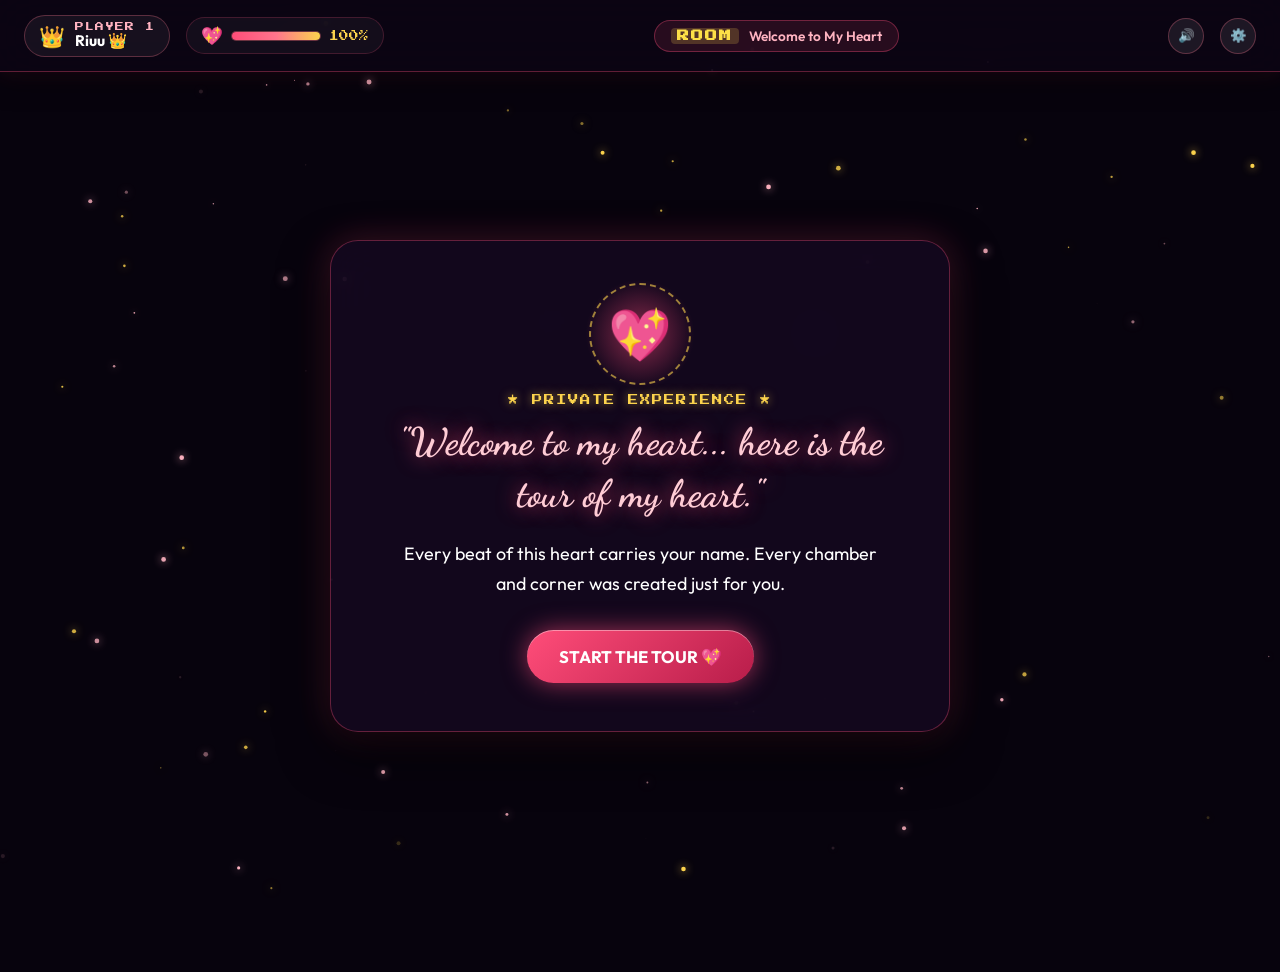
==== commit 8491174b: "feat: Add Door 6 Out of the Heart, Golden Wish Ticket, 9 Gift Boxes mini-game, and media assets" ====
--- a/game/index.html
+++ b/game/index.html
@@ -470,6 +470,13 @@
             <div class="ground-line"></div>
             <div class="ground-sparkles">✨ &nbsp; 🌸 &nbsp; ✨ &nbsp; 🌸 &nbsp; ✨</div>
           </div>
+
+          <!-- Unzip Bag & Continue Button for Door 3 -->
+          <div class="door3-bag-btn-wrap" style="margin-top: 18px; z-index: 25; text-align: center;">
+            <button class="arcade-btn yes-btn" id="btn-unzip-bag-d3" style="animation: pulseBeat 1.8s infinite;">
+              <span>🎒 CLICK TO UNZIP MEMORIES 💖</span>
+            </button>
+          </div>
         </div>
 
         <!-- Fullscreen Sea of Hearts Overlay (Erupts from bag to cover screen) -->
@@ -499,9 +506,9 @@
             <span>Always & Forever Yours 💖</span>
           </div>
 
-          <div class="victory-actions">
+          <div class="victory-actions" id="door3-victory-actions">
             <button class="arcade-btn next-level-btn" id="btn-start-door-4">
-              <span>CONTINUE TO DOOR 4 🗝️</span>
+              <span>ENTER DOOR 4: THE ENCHANTED MUSIC BOX 🗝️🎵</span>
             </button>
           </div>
         </div>
@@ -509,17 +516,1083 @@
       </div>
     </section>
 
-    <!-- LEVEL 4 PLACEHOLDER -->
-    <section class="stage-screen" id="level-4" style="display: none;">
+    <!-- DOOR 4: THE ENCHANTED MUSIC BOX (VINTAGE BOX, AUDIO, FLYING NOTES) -->
+    <section class="stage-screen" id="screen-door-4" style="display: none;">
       <div class="screen-content">
-        <div class="coming-soon-box">
-          <span class="cs-icon">🗝️</span>
-          <h2>CHAPTER 4: COMING SOON</h2>
-          <p>Ready to build our next romantic chapter!</p>
-          <button class="arcade-btn secondary" id="btn-back-to-door-3">
-            <span>← Back to Door 3</span>
-          </button>
-        </div>
+
+        <!-- Title Box -->
+        <div class="arcade-title-box" id="door4-title-box">
+          <span class="arcade-tag">★ DOOR 4 ★</span>
+          <h1 class="game-title">
+            DOOR 4: THE <br>
+            <span class="gradient-text">ENCHANTED MUSIC BOX</span>
+          </h1>
+          <p class="game-tagline">
+            "A secret melody kept safe just for you... 🎵✨"
+          </p>
+        </div>
+
+        <!-- Dialogue Box -->
+        <div class="rpg-dialogue-box" id="door4-dialogue-box">
+          <div class="dialogue-speaker">
+            <span class="speaker-avatar">🗝️</span>
+            <span class="speaker-name">Melody Keeper</span>
+          </div>
+          <p class="dialogue-text" id="door4-dialogue-text">
+            "Before you lies our most precious keepsake... Turn the key or enter your promise code from Card 4 to open the music box!"
+          </p>
+        </div>
+
+        <!-- Card 4 Password / Quick Unlock Card -->
+        <div class="verification-card" id="door4-password-card">
+          <h2 class="verify-question">
+            Unlock the Melody with our Forever Promise...
+          </h2>
+          <p class="password-prompt-sub">
+            💡 Hint: Check your card 4 (Our forever promise 💕) or click unlock directly below!
+          </p>
+
+          <form id="door4-password-form" class="password-form-box">
+            <div class="input-lock-wrap">
+              <span class="lock-icon">🔒</span>
+              <input type="text" id="door4-password-input" placeholder="Enter promise (or click unlock)..." autocomplete="off">
+            </div>
+            <div class="d4-gate-buttons">
+              <button type="submit" class="arcade-btn yes-btn" id="btn-submit-door4-password">
+                <span>UNLOCK MUSIC BOX 🗝️</span>
+              </button>
+            </div>
+          </form>
+
+          <!-- Error banner for Door 4 -->
+          <div class="error-banner-box" id="door4-error-banner" style="display: none;">
+            <span class="err-icon">⚠️</span>
+            <p id="door4-error-text">
+              Card 4 promise does not match! Look closely at card 4, my love 💕
+            </p>
+          </div>
+        </div>
+
+        <!-- The Music Box Stage & Scene (Revealed upon unlocking) -->
+        <div class="door4-musicbox-scene" id="door4-musicbox-scene" style="display: none;">
+          
+          <!-- Sky decoration with twilight ambiance -->
+          <div class="scene-sky-decor">
+            <div class="twilight-stars">✨ 🎵 🌟 🎶 💫 🎵 ✨</div>
+            <div class="scene-floating-lanterns">🏮 💖 🏮</div>
+            <div class="twilight-moon">🌙</div>
+          </div>
+
+          <!-- Interactive Status / Hint Banner -->
+          <div class="musicbox-status-banner" id="musicbox-status-banner">
+            <span class="musicbox-status-icon" id="musicbox-status-icon">🗝️</span>
+            <span class="musicbox-status-text" id="musicbox-status-text">Click the golden music box to open it & play our song! ✨</span>
+          </div>
+
+          <!-- THE 3D VINTAGE MUSIC BOX CONTAINER -->
+          <div class="musicbox-3d-stage" id="musicbox-3d-stage">
+            
+            <!-- Pedestal / Velvet Table -->
+            <div class="musicbox-pedestal">
+              
+              <!-- Wind-up Key on Side -->
+              <div class="musicbox-windup-key-wrap" id="musicbox-windup-key-wrap" title="Turn the wind-up key!">
+                <div class="windup-stem"></div>
+                <div class="windup-key" id="windup-key">
+                  <span class="key-head">🗝️</span>
+                </div>
+              </div>
+
+              <!-- Main Music Box Object -->
+              <div class="music-box" id="music-box">
+                
+                <!-- Lid of the Music Box (Swings open backwards in 3D) -->
+                <div class="musicbox-lid" id="musicbox-lid">
+                  <div class="lid-outer">
+                    <div class="lid-engraving">
+                      <span class="engraving-crown">👑</span>
+                      <span class="engraving-text">FOR RIUU</span>
+                      <span class="engraving-heart">💖</span>
+                    </div>
+                    <div class="lid-gold-rim"></div>
+                    <div class="lid-gem">💎</div>
+                  </div>
+                  <div class="lid-inner">
+                    <div class="lid-mirror">
+                      <span class="mirror-sparkle">✨</span>
+                      <p class="mirror-inscription">"You are my favorite melody"</p>
+                      <span class="mirror-sparkle">✨</span>
+                    </div>
+                  </div>
+                </div>
+
+                <!-- Box Body / Interior Chamber -->
+                <div class="musicbox-body">
+                  <!-- Golden Clasp / Latch -->
+                  <div class="box-clasp" id="box-clasp">
+                    <span class="clasp-gem">💖</span>
+                  </div>
+
+                  <!-- Velvet Interior Lining -->
+                  <div class="box-interior">
+                    
+                    <!-- Spinning Carousel Figurine Centerpiece -->
+                    <div class="musicbox-figurine-wrap" id="musicbox-figurine-wrap">
+                      <div class="figurine-pedestal"></div>
+                      <div class="figurine-couple" id="figurine-couple">
+                        <div class="mini-char mini-girl">
+                          <span class="mini-crown">👑</span>
+                          <span class="mini-face">👧🏻</span>
+                          <div class="mini-dress"></div>
+                        </div>
+                        <span class="mini-sparkle-center">💖</span>
+                        <div class="mini-char mini-boy">
+                          <span class="mini-face">👦🏻</span>
+                          <div class="mini-coat"></div>
+                        </div>
+                      </div>
+                    </div>
+
+                    <!-- Spinning Pin Drum / Brass Mechanism Cylinder -->
+                    <div class="brass-cylinder-mechanism" id="brass-cylinder">
+                      <div class="cylinder-drum">
+                        <span class="drum-pin pin-1"></span>
+                        <span class="drum-pin pin-2"></span>
+                        <span class="drum-pin pin-3"></span>
+                        <span class="drum-pin pin-4"></span>
+                        <span class="drum-pin pin-5"></span>
+                      </div>
+                      <div class="cylinder-comb">
+                        <div class="comb-tooth"></div>
+                        <div class="comb-tooth"></div>
+                        <div class="comb-tooth"></div>
+                        <div class="comb-tooth"></div>
+                        <div class="comb-tooth"></div>
+                      </div>
+                    </div>
+
+                    <!-- Internal Light Glow -->
+                    <div class="box-glow-lamp" id="box-glow-lamp"></div>
+
+                  </div>
+
+                  <!-- Wood & Gold Ornate Trim -->
+                  <div class="box-front-panel">
+                    <div class="panel-filigree filigree-l">❧</div>
+                    <div class="panel-nameplate">
+                      <span class="nameplate-icon">🎼</span>
+                      <span class="nameplate-title">OUR FOREVER MELODY</span>
+                      <span class="nameplate-icon">🎼</span>
+                    </div>
+                    <div class="panel-filigree filigree-r">☙</div>
+                  </div>
+
+                  <div class="box-feet">
+                    <div class="box-foot foot-l"></div>
+                    <div class="box-foot foot-r"></div>
+                  </div>
+                </div>
+
+              </div>
+
+              <!-- Box Shadow -->
+              <div class="box-drop-shadow"></div>
+
+            </div>
+
+          </div>
+
+          <!-- Pulsing Audio Waveform / Visualizer Bars -->
+          <div class="melody-visualizer-wrap" id="melody-visualizer-wrap" style="display: none;">
+            <div class="vis-bar bar-1"></div>
+            <div class="vis-bar bar-2"></div>
+            <div class="vis-bar bar-3"></div>
+            <div class="vis-bar bar-4"></div>
+            <div class="vis-bar bar-5"></div>
+            <div class="vis-bar bar-6"></div>
+            <div class="vis-bar bar-7"></div>
+            <div class="vis-bar bar-8"></div>
+            <div class="vis-bar bar-9"></div>
+            <div class="vis-bar bar-10"></div>
+          </div>
+
+          <!-- Time & Playback Controls Panel -->
+          <div class="musicbox-controls-card" id="musicbox-controls-card" style="display: none;">
+            
+            <!-- Song Title & Badge -->
+            <div class="song-info-header">
+              <span class="music-note-badge">🎵 NOW PLAYING</span>
+              <h3 class="song-title">Our Special Voice & Melody 💕</h3>
+              <p class="song-subtitle">Recorded with all my heart, made just for you</p>
+            </div>
+
+            <!-- Progress Bar -->
+            <div class="audio-progress-wrap">
+              <span class="time-stamp" id="audio-current-time">0:00</span>
+              <div class="progress-bar-track" id="audio-progress-track">
+                <div class="progress-bar-fill" id="audio-progress-fill"></div>
+                <div class="progress-bar-thumb" id="audio-progress-thumb">💖</div>
+              </div>
+              <span class="time-stamp" id="audio-total-time">--:--</span>
+            </div>
+
+            <!-- Interactive Player Action Buttons -->
+            <div class="player-buttons-row">
+              <button class="arcade-btn secondary mini-ctrl-btn" id="btn-audio-rewind" title="Rewind 10 seconds">
+                <span>⏪ -10s</span>
+              </button>
+
+              <button class="arcade-btn play-pause-master-btn" id="btn-audio-play-pause">
+                <span class="ctrl-icon" id="play-pause-icon">⏸️</span>
+                <span id="play-pause-text">PAUSE MELODY</span>
+              </button>
+
+              <button class="arcade-btn secondary mini-ctrl-btn" id="btn-audio-forward" title="Forward 10 seconds">
+                <span>+10s ⏩</span>
+              </button>
+            </div>
+
+            <!-- Download Audio Option (Prominent & Beautiful) -->
+            <div class="download-section-box">
+              <div class="download-info">
+                <span class="download-tag">💾 SAVE OUR MEMORY</span>
+                <p class="download-sub">Download this audio file to keep on your phone or playlist forever:</p>
+              </div>
+              <a href="audio/our-melody.mp3" download="Our_Forever_Melody.mp3" class="arcade-btn download-melody-btn" id="btn-download-audio">
+                <span class="btn-icon">📥</span>
+                <span>DOWNLOAD AUDIO FILE (.MP3) 🎶</span>
+              </a>
+            </div>
+
+          </div>
+
+          <!-- Romantic Keepsake Love Letter Card -->
+          <div class="zero-feet-message-card musicbox-letter-card" id="musicbox-letter-card" style="display: none;">
+            <div class="zf-badge-wrap">
+              <span class="zf-icon">🎶</span>
+              <span class="zf-tag">THE SOUND OF MY HEART</span>
+            </div>
+
+            <h2 class="zf-main-quote">
+              "No melody in the world sounds sweeter than our love..."
+            </h2>
+
+            <div class="zf-prose-box">
+              <p class="zf-prose-text">
+                Every second of this audio carries the honest feelings, laughter, and affection I have for you. 
+                Whenever you listen to this, know that no matter where you are or what day it is, my heart is singing for you.
+              </p>
+              <p class="zf-prose-highlight">
+                "You are my favorite song on repeat, the rhythm to my heartbeat, and the melody I want to listen to for the rest of my life."
+              </p>
+            </div>
+
+            <div class="zf-signature">
+              <span>With All My Love & Every Note, Forever Yours 💖</span>
+            </div>
+
+            <div class="victory-actions">
+              <button class="arcade-btn secondary" id="btn-reopen-musicbox">
+                <span>🔄 Play From Beginning</span>
+              </button>
+              <button class="arcade-btn next-level-btn secret-room-btn" id="btn-start-door-5">
+                <span>ENTER NEXT DOOR: THE SECRET ROOM 🗝️🤫</span>
+              </button>
+              <button class="arcade-btn secondary" id="btn-back-to-door-3-from-4">
+                <span>← Back to Door 3</span>
+              </button>
+            </div>
+          </div>
+
+        </div>
+
+        <!-- Fullscreen Canvas for Flying Musical Notes & Sparkles -->
+        <canvas id="music-notes-canvas" class="music-notes-canvas" style="display: none;"></canvas>
+
+        <!-- Audio Element with direct src and fallback sources -->
+        <audio id="melody-audio" src="audio/our-melody.mp3" preload="auto" playsinline>
+          <source src="audio/our-melody.mp3" type="audio/mpeg">
+          <source src="audio/our-melody.mpeg" type="audio/mpeg">
+        </audio>
+
+      </div>
+    </section>
+
+    <!-- ================================================================ -->
+    <!-- DOOR 5: THE SECRET ROOM (DARK ROMANCE & FORBIDDEN SANCTUARY) -->
+    <!-- ================================================================ -->
+    <section class="stage-screen" id="screen-door-5" style="display: none;">
+      <div class="screen-content">
+
+        <!-- Dark Romance Title Box -->
+        <div class="arcade-title-box dark-romance-title-box" id="door5-title-box">
+          <span class="arcade-tag dark-romance-tag">★ FORBIDDEN SANCTUARY ★</span>
+          <h1 class="game-title">
+            DOOR 5: THE <br>
+            <span class="dark-romance-title">SECRET ROOM</span>
+          </h1>
+          <p class="game-tagline">
+            "A dark romance sanctuary of our deepest desires, raw confessions & whispered truths... 🍷🕯️🥀"
+          </p>
+        </div>
+
+        <!-- Dialogue Box -->
+        <div class="rpg-dialogue-box dark-romance-dialogue" id="door5-dialogue-box">
+          <div class="dialogue-speaker">
+            <span class="speaker-avatar">🗝️</span>
+            <span class="speaker-name">Dark Romance Keeper</span>
+          </div>
+          <p class="dialogue-text" id="door5-dialogue-text">
+            "Welcome into our forbidden sanctuary... Every secret here is kept safe for your eyes only, and every picture is sealed in ruby-gold foil for your touch alone."
+          </p>
+        </div>
+
+        <!-- Secret Room Main Chamber -->
+        <div class="secret-room-chamber" id="secret-room-chamber">
+          
+          <!-- Mystic Dark Romance Ambience Decor -->
+          <div class="secret-room-decor">
+            <div class="secret-fairy-lights">🕯️ 🥀 🍷 🕯️ 🌹 🕯️ 🥀</div>
+            <div class="secret-room-badge">
+              <span class="badge-icon">🔐</span>
+              <span>RESTRICTED SANCTUARY • FOR RIUU & HER BOY ONLY 🍷</span>
+            </div>
+          </div>
+
+          <!-- ============================================================ -->
+          <!-- 1. INTERACTIVE SCRATCH CARD: WHO IS IN MY HEART 24/7? -->
+          <!-- ============================================================ -->
+          <div class="secret-feature-section scratch-section">
+            <div class="section-tag-wrap">
+              <span class="section-badge-icon">🪙</span>
+              <span class="section-badge-title">INTERACTIVE SCRATCH CARD</span>
+            </div>
+            
+            <h2 class="scratch-main-title">Who is in my heart 24/7? 💕</h2>
+            <p class="scratch-sub-desc">Scratch off the golden foil below with your finger or mouse to reveal:</p>
+
+            <div class="scratch-card-wrapper" id="scratch-card-wrapper">
+              <!-- Revealed Layer Beneath -->
+              <div class="scratch-reveal-layer" id="scratch-reveal-layer">
+                <img src="images/in-my-heart.jpeg" alt="In My Heart 24/7" class="scratch-photo" id="scratch-photo">
+                <div class="scratch-photo-caption">
+                  <span class="heart-pulse-icon">💖</span>
+                  <strong>It's You, Riuu. Always & Forever.</strong>
+                  <p>Every single beat, every passing second, my heart belongs to you 24/7.</p>
+                </div>
+              </div>
+
+              <!-- Scratchable Canvas Overlay -->
+              <canvas id="scratch-canvas" class="scratch-canvas" width="340" height="420"></canvas>
+            </div>
+
+            <!-- Scratch Action Buttons -->
+            <div class="scratch-actions-row">
+              <button class="arcade-btn yes-btn mini-btn" id="btn-reveal-scratch">
+                <span>✨ Scratch Off All / Reveal ✨</span>
+              </button>
+            </div>
+          </div>
+
+          <!-- ============================================================ -->
+          <!-- 2. PHOTO & MEMORY POLAROID GALLERY (ITEMS 2, 3, 4, 5) -->
+          <!-- ============================================================ -->
+          <div class="secret-feature-section gallery-section">
+            <div class="section-tag-wrap">
+              <span class="section-badge-icon">🪙</span>
+              <span class="section-badge-title">GOLDEN SCRATCH MEMORIES</span>
+            </div>
+            <h2 class="gallery-main-title">Moments That Steal My Breath</h2>
+            <p class="scratch-sub-desc">Every picture is sealed under golden foil. Rub to scratch and unveil each memory:</p>
+
+            <div class="gallery-actions-header" style="margin-bottom: 22px;">
+              <button class="arcade-btn yes-btn mini-btn" id="btn-reveal-all-cards" style="animation: pulseBeat 2s infinite;">
+                <span>✨ Scratch Off All Pictures (Reveal All) 🪙</span>
+              </button>
+            </div>
+
+            <div class="secret-gallery-grid">
+              
+              <!-- Card 2: Cutest person in my life -->
+              <div class="secret-photo-card" id="secret-card-wrap-2">
+                <div class="photo-frame-wrap">
+                  <img src="images/cutest-person.jpeg" alt="Cutest person in my life" class="polaroid-img">
+                  <div class="photo-overlay-sparkle">✨</div>
+                  <!-- Golden Scratch Canvas Overlay -->
+                  <canvas id="scratch-canvas-2" class="scratch-canvas polaroid-scratch-canvas" width="320" height="280"></canvas>
+                </div>
+                <div class="photo-card-info">
+                  <span class="card-pill-tag">👑 THE CUTEST</span>
+                  <h3 class="photo-card-heading">Cutest Person In My Life</h3>
+                  <p class="photo-card-text">
+                    "The prettiest face, the sweetest eyes, and the most adorable smile that instantly brightens my whole world."
+                  </p>
+                  <div class="card-scratch-btn-wrap">
+                    <button class="arcade-btn yes-btn mini-btn btn-reveal-card" id="btn-reveal-card-2" data-card="2">
+                      <span>✨ Scratch / Reveal ✨</span>
+                    </button>
+                  </div>
+                </div>
+              </div>
+
+              <!-- Card 3: Always want to hold you -->
+              <div class="secret-photo-card" id="secret-card-wrap-3">
+                <div class="photo-frame-wrap">
+                  <img src="images/always-hold-you.jpeg" alt="Always want to hold you" class="polaroid-img">
+                  <div class="photo-overlay-sparkle">💖</div>
+                  <!-- Golden Scratch Canvas Overlay -->
+                  <canvas id="scratch-canvas-3" class="scratch-canvas polaroid-scratch-canvas" width="320" height="280"></canvas>
+                </div>
+                <div class="photo-card-info">
+                  <span class="card-pill-tag">🤗 WARM EMBRACE</span>
+                  <h3 class="photo-card-heading">Always Want To Hold You</h3>
+                  <p class="photo-card-text">
+                    "Whenever my arms wrap around you, everything in the universe feels right. I never want to let you go."
+                  </p>
+                  <div class="card-scratch-btn-wrap">
+                    <button class="arcade-btn yes-btn mini-btn btn-reveal-card" id="btn-reveal-card-3" data-card="3">
+                      <span>✨ Scratch / Reveal ✨</span>
+                    </button>
+                  </div>
+                </div>
+              </div>
+
+              <!-- Card 4: My safest place... -->
+              <div class="secret-photo-card" id="secret-card-wrap-4">
+                <div class="photo-frame-wrap">
+                  <img src="images/my-safest-place.jpeg" alt="My safest place..." class="polaroid-img">
+                  <div class="photo-overlay-sparkle">🌸</div>
+                  <!-- Golden Scratch Canvas Overlay -->
+                  <canvas id="scratch-canvas-4" class="scratch-canvas polaroid-scratch-canvas" width="320" height="280"></canvas>
+                </div>
+                <div class="photo-card-info">
+                  <span class="card-pill-tag">🏡 MY SANCTUARY</span>
+                  <h3 class="photo-card-heading">My Safest Place...</h3>
+                  <p class="photo-card-text">
+                    "In your arms, in your presence, in your voice—that's where all my worries disappear into peace."
+                  </p>
+                  <div class="card-scratch-btn-wrap">
+                    <button class="arcade-btn yes-btn mini-btn btn-reveal-card" id="btn-reveal-card-4" data-card="4">
+                      <span>✨ Scratch / Reveal ✨</span>
+                    </button>
+                  </div>
+                </div>
+              </div>
+
+              <!-- Card 5: My Dream Date -->
+              <div class="secret-photo-card dream-date-card" id="secret-card-wrap-5">
+                <div class="dream-date-illustration" style="position: relative;">
+                  <div class="date-icons-row">🍝 🕯️ 🍷 💖 👩‍🍳</div>
+                  <div class="dream-date-glow"></div>
+                  <!-- Golden Scratch Canvas Overlay -->
+                  <canvas id="scratch-canvas-5" class="scratch-canvas polaroid-scratch-canvas" width="320" height="160"></canvas>
+                </div>
+                <div class="photo-card-info">
+                  <span class="card-pill-tag gold-pill">🕯️ OUR DREAM DATE</span>
+                  <h3 class="photo-card-heading">My Dream Date</h3>
+                  <p class="photo-card-text highlight-dream-text">
+                    "I just want to have a dinner party with you, cooking together and having lots of hugs and kisses and cuddles."
+                  </p>
+                  <p class="photo-card-sub">
+                    Just the two of us dancing in the kitchen, tasting food together, and laughing in each other's arms.
+                  </p>
+                  <div class="card-scratch-btn-wrap">
+                    <button class="arcade-btn yes-btn mini-btn btn-reveal-card" id="btn-reveal-card-5" data-card="5">
+                      <span>✨ Scratch / Reveal ✨</span>
+                    </button>
+                  </div>
+                </div>
+              </div>
+
+            </div>
+          </div>
+
+          <!-- ============================================================ -->
+          <!-- 3. TOP 3 DEEPEST SECRETS (PASSWORD PROTECTED) -->
+          <!-- ============================================================ -->
+          <div class="secret-feature-section secrets-lockbox-section" id="secrets-lockbox-section">
+            <div class="section-tag-wrap">
+              <span class="section-badge-icon">🔐</span>
+              <span class="section-badge-title">CLASSIFIED CONFESSIONS</span>
+            </div>
+            
+            <h2 class="secrets-vault-title">Top 3 Deepest Secrets</h2>
+            <p class="secrets-vault-desc">These are the most honest, raw, and deepest desires of my heart. Enter our secret password to unlock:</p>
+
+            <!-- Password Form for Secrets -->
+            <div class="secrets-password-box" id="secrets-password-box">
+              <div class="lock-graphic">🔒</div>
+              <form id="secrets-password-form" class="secrets-form">
+                <div class="input-lock-wrap">
+                  <span class="lock-icon">🗝️</span>
+                  <input type="text" id="secrets-password-input" placeholder="Enter secret passcode..." autocomplete="off" required>
+                </div>
+                <button type="submit" class="arcade-btn yes-btn" id="btn-submit-secrets-pass">
+                  <span>UNLOCK TOP 3 SECRETS 🔓</span>
+                </button>
+              </form>
+              <p class="password-hint-text">🔒 Locked Vault • Ask him for the secret key 💕</p>
+
+              <!-- Error Banner -->
+              <div class="error-banner-box" id="secrets-error-banner" style="display: none;">
+                <span class="err-icon">⚠️</span>
+                <p id="secrets-error-text">Incorrect passcode! Ask him for the secret key, my love 💕</p>
+              </div>
+            </div>
+
+            <!-- UNLOCKED SECRETS CONTENT (Hidden until password entered) -->
+            <div class="unlocked-secrets-container" id="unlocked-secrets-container" style="display: none;">
+              
+              <div class="unlocked-badge">
+                <span>🔓 SECRETS UNLOCKED FOR RIUU'S EYES ONLY</span>
+              </div>
+
+              <!-- Secret 1 -->
+              <div class="secret-confession-card secret-card-1">
+                <div class="confession-header">
+                  <span class="confession-number">SECRET #1</span>
+                  <span class="confession-emoji">💋</span>
+                </div>
+                <div class="confession-body">
+                  <p class="confession-quote">
+                    "Aaaa Riuu, you are just so unbelievably cute... Someday, I just want to gently cup your soft cheek, slowly tuck your hair behind your ear, pull you breathlessly close into my arms, and kiss your lips so tenderly and for so long that the whole world completely fades away around us..... 💋✨"
+                  </p>
+                </div>
+                <div class="confession-footer">
+                  <span>— Can't wait for the day this dream comes true 💕</span>
+                </div>
+              </div>
+
+              <!-- Secret 2 -->
+              <div class="secret-confession-card secret-card-2">
+                <div class="confession-header">
+                  <span class="confession-number">SECRET #2</span>
+                  <span class="confession-emoji">🍫</span>
+                </div>
+                <div class="confession-body">
+                  <p class="confession-quote">
+                    "Sach bataun toh itna innocent bhi nahi hoon main, bas thoda darr lagta hai itna open hone mein... but you are honestly so breathtakingly beautiful yaarrrr... Someday, I just want to eat you up, applying chocolate syrup and just eat you, bas! 🙈🍫😋"
+                  </p>
+                </div>
+                <div class="confession-footer">
+                  <span>— You are just so beautiful and irresistible, bas! 💕😋</span>
+                </div>
+              </div>
+
+              <!-- Secret 3 -->
+              <div class="secret-confession-card secret-card-3">
+                <div class="confession-header">
+                  <span class="confession-number">SECRET #3</span>
+                  <span class="confession-emoji">🥺</span>
+                </div>
+                <div class="confession-body">
+                  <p class="confession-quote">
+                    "I just pray she always treats me like her baby—gently patting my head, holding me tight in her embrace, and never letting go. Whenever I'm low, sad, or overthinking, she is the only soul I want to talk to. I melt completely every time she pampers and babies me, healing everything with our silly, clingy, flirty texts and late-night calls. You are my forever comfort and safest sanctuary... 🥺💖"
+                  </p>
+                </div>
+                <div class="confession-footer">
+                  <span>— You are my ultimate safe space, my peace, forever 💖</span>
+                </div>
+              </div>
+
+            </div>
+
+          </div>
+
+          <!-- Secret Room Forever Promise Card -->
+          <div class="secret-forever-banner">
+            <span class="sf-icon">♾️</span>
+            <p class="sf-text">
+              "In every lifetime, in every parallel universe, through every door and secret chamber... my heart will always choose you, Riuu."
+            </p>
+            <span class="sf-sig">Forever & Always, Your Person 💖</span>
+          </div>
+
+          <!-- Actions Row -->
+          <div class="secret-room-actions">
+            <button class="arcade-btn secondary" id="btn-back-to-door-4">
+              <span>← Back to Door 4 (Music Box) 🎵</span>
+            </button>
+            <button class="arcade-btn yes-btn" id="btn-go-to-door-6">
+              <span>Step Out of the Heart (Door 6) 🕊️✨ →</span>
+            </button>
+          </div>
+
+        </div>
+
+      </div>
+    </section>
+
+    <!-- ================================================================= -->
+    <!-- DOOR 6: OUT OF THE HEART (THE SANCTUARY & MYSTERY CHAMBER)        -->
+    <!-- ================================================================= -->
+    <section class="game-screen screen-door-6" id="screen-door-6" style="display: none;">
+      <div class="arcade-cabinet door6-cabinet">
+        
+        <!-- Header / Door Badge -->
+        <div class="arcade-title-box door6-title-box" id="door6-title-box">
+          <div class="level-badge-pill door6-badge">
+            <span class="badge-star">✨</span>
+            <span class="badge-text">DOOR 6: OUT OF THE HEART</span>
+            <span class="badge-star">🕊️</span>
+          </div>
+          <h1 class="door6-title">Stepping Out of My Heart... 🗝️💖</h1>
+          <p class="door6-subtitle">You have walked through the deepest corridors of my soul.</p>
+        </div>
+
+        <!-- RPG Dialogue Box -->
+        <div class="rpg-dialogue-box door6-dialogue" id="door6-dialogue-box">
+          <div class="speaker-tag">
+            <span class="speaker-icon">🕊️</span>
+            <span class="speaker-name">ANSH'S HEART</span>
+          </div>
+          <p class="dialogue-text" id="door6-dialogue-text">
+            "Before you step back into the world, my love... pause here for a moment. There is a sacred promise to keep, and one final tomorrow surprise waiting for you..."
+          </p>
+        </div>
+
+        <!-- Door 6 Sanctuary Container -->
+        <div class="door6-content-container">
+
+          <!-- 1. THANK YOU FOR VISITING & KEEP THIS A SECRET MESSAGE -->
+          <div class="door6-card thank-you-card" id="door6-thankyou-card">
+            <div class="card-glow-edge"></div>
+            <div class="ty-seal-icon">💌</div>
+            <div class="ty-header">
+              <span class="ty-tag">OUR SACRED SAFE SPACE</span>
+              <h2 class="ty-title">Thank You For Stepping Inside My Heart</h2>
+            </div>
+            
+            <div class="ty-body">
+              <p class="ty-paragraph">
+                Thank you for opening every door, scratching every memory, listening to the music box, and unlocking the most honest confessions I could ever share. Knowing that you explored every secret corner of my heart fills me with so much warmth and love.
+              </p>
+              
+              <div class="secret-pledge-box">
+                <div class="pledge-lock-icon">🤫🔐</div>
+                <div class="pledge-content">
+                  <h3 class="pledge-heading">Our Little Secret...</h3>
+                  <p class="pledge-text">
+                    "Every secret, every confession, every desire, and every tender thought you read in here is strictly between you and me. Keep this safe inside your heart, my sweet Riuu. Nobody else in the world gets to see this side of me—only you."
+                  </p>
+                </div>
+              </div>
+
+              <div class="ty-signature-row">
+                <span class="ty-sig-tag">Yours completely & forever,</span>
+                <span class="ty-sig-name">Ansh 💖</span>
+              </div>
+            </div>
+          </div>
+
+          <!-- ============================================================ -->
+          <!-- 2. THE GOLDEN ONE-TIME WISH TICKET (WHATEVER SHE ASKS FOR)   -->
+          <!-- ============================================================ -->
+          <div class="door6-card wish-ticket-card" id="door6-ticket-card">
+            <div class="card-glow-edge"></div>
+            
+            <div class="ticket-header-badge">
+              <span class="th-badge-icon">🎟️</span>
+              <span class="th-badge-title">OFFICIAL ROYAL GIFT</span>
+            </div>
+
+            <h2 class="ticket-card-title">One-Day Sweet Wish Pass 🎟️✨</h2>
+            <p class="ticket-card-desc">
+              Before the final mystery box, here is your special golden pass. Valid for Friday, 16 Oct only:
+            </p>
+
+            <!-- Vintage Holographic Golden Ticket UI -->
+            <div class="golden-ticket-wrapper">
+              <div class="golden-ticket" id="golden-wish-ticket">
+                <div class="ticket-hologram-overlay"></div>
+                <div class="ticket-notch notch-left"></div>
+                <div class="ticket-notch notch-right"></div>
+                
+                <div class="ticket-inner">
+                  <div class="ticket-top-row">
+                    <span class="ticket-series">DATE: FRIDAY, 16 OCT 2026</span>
+                    <span class="ticket-pass-type">⭐ ONE-DAY SWEET WISH PASS ⭐</span>
+                    <span class="ticket-code">#ANSH-RIUU-16OCT</span>
+                  </div>
+
+                  <div class="ticket-main-content">
+                    <div class="ticket-seal-graphic">👑</div>
+                    <div class="ticket-titles">
+                      <h3 class="ticket-big-title">THE SWEET WISH PASS</h3>
+                      <p class="ticket-clause">
+                        "Valid for ONE sweet request, treat, or wish of your choice on this day. Ansh will happily fulfill it for you with lots of love! 💕"
+                      </p>
+                    </div>
+                  </div>
+
+                  <div class="ticket-details-grid">
+                    <div class="td-item">
+                      <span class="td-label">ISSUED TO:</span>
+                      <span class="td-val">Riuu (My Queen 💖)</span>
+                    </div>
+                    <div class="td-item">
+                      <span class="td-label">EXECUTOR:</span>
+                      <span class="td-val">Ansh 🔒</span>
+                    </div>
+                    <div class="td-item">
+                      <span class="td-label">VALIDITY:</span>
+                      <span class="td-val">Friday, 16 Oct Only ⏳</span>
+                    </div>
+                    <div class="td-item">
+                      <span class="td-label">STATUS:</span>
+                      <span class="td-val status-active" id="ticket-status-label">VALID TODAY (16 OCT) 🟢</span>
+                    </div>
+                  </div>
+
+                  <div class="ticket-barcode-row">
+                    <div class="ticket-barcode">||| | |||| | |||||| | |||| || | |||| ||||| | ||</div>
+                    <span class="ticket-barcode-num">16-10-2026-RIUU-ANSH-SPECIAL</span>
+                  </div>
+                </div>
+              </div>
+            </div>
+
+            <!-- Ticket Claim / Wish Box Interactive Area -->
+            <div class="ticket-action-box">
+              <p class="ticket-instruction">
+                💡 Valid for Friday, 16 Oct only! Type your sweet wish below:
+              </p>
+              <div class="ticket-input-row" id="ticket-input-container">
+                <input type="text" id="wish-ticket-input" placeholder="Type your sweet wish for Friday, 16 Oct..." autocomplete="off">
+                <button type="button" class="arcade-btn yes-btn" id="btn-redeem-ticket">
+                  <span>SEAL MY WISH (16 OCT) 🎟️💖</span>
+                </button>
+              </div>
+              <div class="wish-redeemed-banner" id="wish-redeemed-banner" style="display: none;">
+                <span class="w-icon">🎉👑</span>
+                <div class="w-info">
+                  <h4>WISH OFFICIALLY RECORDED & SEALED FOR 16 OCT!</h4>
+                  <p id="redeemed-wish-display">"Your wish is Ansh's absolute command."</p>
+                  <span class="w-sub">Ansh will happily fulfill this for you with all his love! 💖</span>
+                </div>
+              </div>
+            </div>
+
+          </div>
+
+          <!-- ============================================================ -->
+          <!-- 3. THE 9 MYSTERY GIFT BOXES MINI-GAME (SELECT 3)              -->
+          <!-- ============================================================ -->
+          <div class="door6-card pick3-game-card" id="door6-pick3-card">
+            <div class="card-glow-edge"></div>
+            
+            <div class="pick3-header">
+              <span class="pick3-badge">🎁 TEST YOUR LUCK (PICK 3) 🎁</span>
+              <h2 class="pick3-title">The 9 Mystery Gift Boxes</h2>
+              <p class="pick3-subtitle">
+                Pick any 3 gift boxes to see what’s in your luck! (6 sweet rewards & 3 empty boxes) ✨<br>
+                <strong style="color: #fde047; font-size: 0.95rem; display: inline-block; margin-top: 6px;">📸 Take a screenshot of your 3 picks and send it to Ansh to redeem them!</strong>
+              </p>
+              
+              <!-- Counter Badge -->
+              <div class="picks-counter-badge" id="picks-counter-badge">
+                <span class="pc-icon">✨</span>
+                <span>PICKS REMAINING: <strong id="picks-count-num">3</strong> / 3</span>
+              </div>
+            </div>
+
+            <!-- 9 Gift Boxes Grid -->
+            <div class="gift-boxes-grid" id="gift-boxes-grid">
+              
+              <!-- Box 1 -->
+              <div class="lucky-gift-box" data-box-id="1">
+                <div class="lgb-front">
+                  <div class="lgb-ribbon-v"></div>
+                  <div class="lgb-ribbon-h"></div>
+                  <div class="lgb-bow">🎀</div>
+                  <span class="lgb-num">#1</span>
+                  <span class="lgb-tap-label">TAP TO OPEN</span>
+                </div>
+                <div class="lgb-revealed">
+                  <span class="lgb-rev-icon">🎁</span>
+                  <h4 class="lgb-rev-title">Reward</h4>
+                  <p class="lgb-rev-desc">Description</p>
+                </div>
+              </div>
+
+              <!-- Box 2 -->
+              <div class="lucky-gift-box" data-box-id="2">
+                <div class="lgb-front">
+                  <div class="lgb-ribbon-v"></div>
+                  <div class="lgb-ribbon-h"></div>
+                  <div class="lgb-bow">🎀</div>
+                  <span class="lgb-num">#2</span>
+                  <span class="lgb-tap-label">TAP TO OPEN</span>
+                </div>
+                <div class="lgb-revealed">
+                  <span class="lgb-rev-icon">🎁</span>
+                  <h4 class="lgb-rev-title">Reward</h4>
+                  <p class="lgb-rev-desc">Description</p>
+                </div>
+              </div>
+
+              <!-- Box 3 -->
+              <div class="lucky-gift-box" data-box-id="3">
+                <div class="lgb-front">
+                  <div class="lgb-ribbon-v"></div>
+                  <div class="lgb-ribbon-h"></div>
+                  <div class="lgb-bow">🎀</div>
+                  <span class="lgb-num">#3</span>
+                  <span class="lgb-tap-label">TAP TO OPEN</span>
+                </div>
+                <div class="lgb-revealed">
+                  <span class="lgb-rev-icon">🎁</span>
+                  <h4 class="lgb-rev-title">Reward</h4>
+                  <p class="lgb-rev-desc">Description</p>
+                </div>
+              </div>
+
+              <!-- Box 4 -->
+              <div class="lucky-gift-box" data-box-id="4">
+                <div class="lgb-front">
+                  <div class="lgb-ribbon-v"></div>
+                  <div class="lgb-ribbon-h"></div>
+                  <div class="lgb-bow">🎀</div>
+                  <span class="lgb-num">#4</span>
+                  <span class="lgb-tap-label">TAP TO OPEN</span>
+                </div>
+                <div class="lgb-revealed">
+                  <span class="lgb-rev-icon">🎁</span>
+                  <h4 class="lgb-rev-title">Reward</h4>
+                  <p class="lgb-rev-desc">Description</p>
+                </div>
+              </div>
+
+              <!-- Box 5 -->
+              <div class="lucky-gift-box" data-box-id="5">
+                <div class="lgb-front">
+                  <div class="lgb-ribbon-v"></div>
+                  <div class="lgb-ribbon-h"></div>
+                  <div class="lgb-bow">🎀</div>
+                  <span class="lgb-num">#5</span>
+                  <span class="lgb-tap-label">TAP TO OPEN</span>
+                </div>
+                <div class="lgb-revealed">
+                  <span class="lgb-rev-icon">🎁</span>
+                  <h4 class="lgb-rev-title">Reward</h4>
+                  <p class="lgb-rev-desc">Description</p>
+                </div>
+              </div>
+
+              <!-- Box 6 -->
+              <div class="lucky-gift-box" data-box-id="6">
+                <div class="lgb-front">
+                  <div class="lgb-ribbon-v"></div>
+                  <div class="lgb-ribbon-h"></div>
+                  <div class="lgb-bow">🎀</div>
+                  <span class="lgb-num">#6</span>
+                  <span class="lgb-tap-label">TAP TO OPEN</span>
+                </div>
+                <div class="lgb-revealed">
+                  <span class="lgb-rev-icon">🎁</span>
+                  <h4 class="lgb-rev-title">Reward</h4>
+                  <p class="lgb-rev-desc">Description</p>
+                </div>
+              </div>
+
+              <!-- Box 7 -->
+              <div class="lucky-gift-box" data-box-id="7">
+                <div class="lgb-front">
+                  <div class="lgb-ribbon-v"></div>
+                  <div class="lgb-ribbon-h"></div>
+                  <div class="lgb-bow">🎀</div>
+                  <span class="lgb-num">#7</span>
+                  <span class="lgb-tap-label">TAP TO OPEN</span>
+                </div>
+                <div class="lgb-revealed">
+                  <span class="lgb-rev-icon">🎁</span>
+                  <h4 class="lgb-rev-title">Reward</h4>
+                  <p class="lgb-rev-desc">Description</p>
+                </div>
+              </div>
+
+              <!-- Box 8 -->
+              <div class="lucky-gift-box" data-box-id="8">
+                <div class="lgb-front">
+                  <div class="lgb-ribbon-v"></div>
+                  <div class="lgb-ribbon-h"></div>
+                  <div class="lgb-bow">🎀</div>
+                  <span class="lgb-num">#8</span>
+                  <span class="lgb-tap-label">TAP TO OPEN</span>
+                </div>
+                <div class="lgb-revealed">
+                  <span class="lgb-rev-icon">🎁</span>
+                  <h4 class="lgb-rev-title">Reward</h4>
+                  <p class="lgb-rev-desc">Description</p>
+                </div>
+              </div>
+
+              <!-- Box 9 -->
+              <div class="lucky-gift-box" data-box-id="9">
+                <div class="lgb-front">
+                  <div class="lgb-ribbon-v"></div>
+                  <div class="lgb-ribbon-h"></div>
+                  <div class="lgb-bow">🎀</div>
+                  <span class="lgb-num">#9</span>
+                  <span class="lgb-tap-label">TAP TO OPEN</span>
+                </div>
+                <div class="lgb-revealed">
+                  <span class="lgb-rev-icon">🎁</span>
+                  <h4 class="lgb-rev-title">Reward</h4>
+                  <p class="lgb-rev-desc">Description</p>
+                </div>
+              </div>
+
+            </div>
+
+            <!-- All 3 Rewards Collected Summary Tray -->
+            <div class="pick3-summary-tray" id="pick3-summary-tray" style="display: none;">
+              <div class="pst-header">
+                <span class="pst-badge">📸 PICKS COMPLETE! 📸</span>
+                <h3 class="pst-title">Here Is What Was In Your Luck!</h3>
+                <p class="pst-desc" style="color: #fde047; font-weight: 700; font-size: 1.02rem;">
+                  📸 Take a screenshot of this and send it to Ansh to redeem your rewards! 💕
+                </p>
+              </div>
+
+              <div class="pst-rewards-row" id="pst-rewards-row">
+                <!-- Dynamically populated with the 3 items picked -->
+              </div>
+
+              <div class="pst-actions">
+                <button type="button" class="arcade-btn yes-btn" id="btn-claim-3-rewards">
+                  <span>📸 READY! SEND SCREENSHOT TO ANSH 💬💖</span>
+                </button>
+              </div>
+            </div>
+
+          </div>
+
+          <!-- 4. THE TOMORROW MYSTERY BOX & SCRATCH QUEST -->
+          <div class="door6-card mystery-quest-card" id="door6-mystery-card">
+            <div class="card-glow-edge"></div>
+            
+            <div class="mq-header">
+              <span class="mq-badge">🎁 SPECIAL TOMORROW MISSION 🎁</span>
+              <h2 class="mq-title">The Tomorrow Mystery Box</h2>
+              <p class="mq-subtitle">A real-world surprise is waiting for you tomorrow... Scratch the golden card below to reveal your unlock condition!</p>
+            </div>
+
+            <!-- Scratch Card Component -->
+            <div class="mystery-scratch-wrap">
+              <div class="scratch-card-box mystery-scratch-box" id="door6-scratch-box">
+                
+                <!-- Underneath: The Revealed Quest -->
+                <div class="mystery-quest-revealed" id="door6-quest-revealed">
+                  <div class="quest-revealed-header">
+                    <span class="quest-crown-icon">👑</span>
+                    <span class="quest-tag">OFFICIAL UNLOCK CONDITION</span>
+                  </div>
+                  <h3 class="quest-main-heading">You will receive your Mystery Box tomorrow... ✨🎁</h3>
+                  <div class="quest-conditions-list">
+                    <div class="condition-item">
+                      <span class="condition-num">1</span>
+                      <div class="condition-desc">
+                        <strong>Gently pat my head</strong>
+                        <span>Hold me close and pamper your boy 🥺</span>
+                      </div>
+                    </div>
+                    <div class="condition-item">
+                      <span class="condition-num">2</span>
+                      <div class="condition-desc">
+                        <strong>Look into my eyes & say "I love yaa"</strong>
+                        <span>Straight from your heart with that cute smile 💖</span>
+                      </div>
+                    </div>
+                    <div class="condition-item">
+                      <span class="condition-num">3</span>
+                      <div class="condition-desc">
+                        <strong>Give me a sweet, tender hand kiss</strong>
+                        <span>Seal the promise on my hand like royalty 💋✨</span>
+                      </div>
+                    </div>
+                  </div>
+                  <div class="quest-footer-note">
+                    <span>Complete these 3 steps tomorrow, and the Mystery Box is all yours! 💕</span>
+                  </div>
+                </div>
+
+                <!-- Golden Holographic Foil Canvas -->
+                <canvas class="scratch-canvas mystery-scratch-canvas" id="door6-scratch-canvas" width="460" height="340"></canvas>
+              </div>
+
+              <!-- Instant Scratch Button -->
+              <div class="scratch-action-row">
+                <button type="button" class="arcade-btn secondary instant-scratch-btn" id="btn-reveal-door6-scratch">
+                  <span>🪄 Scratch Foil / Reveal Quest 🔓</span>
+                </button>
+              </div>
+            </div>
+
+            <!-- 3. THE 3D ENCHANTED MYSTERY GIFT BOX -->
+            <div class="enchanted-giftbox-section">
+              <div class="giftbox-stage" id="mystery-giftbox-stage">
+                <div class="giftbox-glow-aura"></div>
+                <!-- Interactive 3D Gift Box -->
+                <div class="giftbox-interactive" id="mystery-interactive-gift" title="Click me!">
+                  <div class="gift-lid">
+                    <div class="gift-ribbon-horizontal"></div>
+                    <div class="gift-bow">
+                      <span class="bow-loop left"></span>
+                      <span class="bow-knot">🎀</span>
+                      <span class="bow-loop right"></span>
+                    </div>
+                  </div>
+                  <div class="gift-base">
+                    <div class="gift-ribbon-vertical"></div>
+                    <div class="gift-lock-badge">🔒 24h</div>
+                  </div>
+                </div>
+                <p class="giftbox-tap-hint">👆 Tap the Mystery Box for a sneak peek! ✨</p>
+                <div class="giftbox-whisper-bubble" id="giftbox-whisper" style="display: none;">
+                  <span>"Psst... I'm locked until tomorrow! Don't forget the head pat, 'I love yaa', and hand kiss! 😉🎁"</span>
+                </div>
+              </div>
+
+              <!-- Quest Acceptance Action -->
+              <div class="quest-accept-container" id="quest-accept-container">
+                <button type="button" class="arcade-btn yes-btn quest-accept-btn" id="btn-accept-quest">
+                  <span>💖 I ACCEPT THE QUEST & PROMISE! 💖</span>
+                </button>
+                <div class="quest-certified-badge" id="quest-certified-badge" style="display: none;">
+                  <span class="cert-icon">📜✨</span>
+                  <div class="cert-text">
+                    <h4>PROMISE SEALED & REGISTERED! 💕</h4>
+                    <p>Your Mystery Box is officially scheduled for delivery tomorrow. Ansh is eagerly waiting for your head pat and sweet hand kiss!</p>
+                  </div>
+                </div>
+              </div>
+
+            </div>
+
+          </div>
+
+          <!-- Final Forever Journey Banner -->
+          <div class="heart-exit-banner">
+            <span class="exit-icon">💖</span>
+            <p class="exit-text">
+              "No matter how far you go, or which door you close... you will never truly leave my heart. Because you live here, rent-free, for eternity."
+            </p>
+            <span class="exit-sig">— Your lover, best friend, & baby, Ansh 🕊️✨</span>
+          </div>
+
+          <!-- Bottom Navigation Row -->
+          <div class="door6-navigation-row">
+            <button class="arcade-btn secondary" id="btn-back-to-door-5">
+              <span>← Back to Door 5 (Secret Room) 🗝️</span>
+            </button>
+            <button class="arcade-btn primary" id="btn-restart-game">
+              <span>🔄 Revisit All Doors from Door 1 💖</span>
+            </button>
+          </div>
+
+        </div>
+
       </div>
     </section>
 
--- a/game/style.css
+++ b/game/style.css
@@ -1768,4 +1768,2867 @@
   margin-bottom: 28px;
 }
 
-
+/* ==========================================================================
+   DOOR 4: THE ENCHANTED MUSIC BOX (VINTAGE BOX, AUDIO, FLYING NOTES)
+   ========================================================================== */
+.door4-musicbox-scene {
+  position: relative;
+  width: 100%;
+  max-width: 680px;
+  min-height: 480px;
+  background: radial-gradient(circle at 50% 25%, rgba(48, 14, 52, 0.92) 0%, rgba(14, 4, 24, 0.98) 100%);
+  border: 2px solid var(--gold-border);
+  box-shadow: 0 20px 60px rgba(0, 0, 0, 0.85), 0 0 50px rgba(252, 211, 77, 0.25);
+  border-radius: 28px;
+  padding: 28px 20px 36px;
+  display: flex;
+  flex-direction: column;
+  align-items: center;
+  justify-content: flex-start;
+  overflow: hidden;
+  margin-bottom: 24px;
+  backdrop-filter: blur(16px);
+  -webkit-backdrop-filter: blur(16px);
+  animation: popIn 0.8s cubic-bezier(0.16, 1, 0.3, 1);
+}
+
+/* Music Box Status Banner */
+.musicbox-status-banner {
+  display: inline-flex;
+  align-items: center;
+  gap: 10px;
+  background: rgba(252, 211, 77, 0.15);
+  border: 1px solid var(--gold-glow);
+  padding: 9px 22px;
+  border-radius: 999px;
+  font-size: 0.92rem;
+  font-weight: 600;
+  color: #fff;
+  margin-bottom: 24px;
+  box-shadow: 0 0 20px rgba(252, 211, 77, 0.3);
+  animation: pulseBeat 2.2s infinite;
+  z-index: 20;
+  text-align: center;
+  cursor: pointer;
+  transition: all 0.3s ease;
+}
+
+.musicbox-status-banner:hover {
+  transform: translateY(-2px) scale(1.02);
+  background: rgba(252, 211, 77, 0.25);
+  box-shadow: 0 0 30px rgba(252, 211, 77, 0.5);
+}
+
+.musicbox-status-icon {
+  font-size: 1.15rem;
+}
+
+/* 3D Stage for Music Box */
+.musicbox-3d-stage {
+  position: relative;
+  width: 100%;
+  display: flex;
+  justify-content: center;
+  align-items: center;
+  perspective: 1200px;
+  margin: 15px 0 25px;
+  z-index: 15;
+}
+
+.musicbox-pedestal {
+  position: relative;
+  display: flex;
+  flex-direction: column;
+  align-items: center;
+  transform-style: preserve-3d;
+}
+
+/* Wind-up Key on Left */
+.musicbox-windup-key-wrap {
+  position: absolute;
+  left: -48px;
+  top: 50%;
+  transform: translateY(-50%);
+  display: flex;
+  align-items: center;
+  cursor: pointer;
+  z-index: 25;
+  transition: transform 0.3s ease;
+}
+
+.musicbox-windup-key-wrap:hover {
+  transform: translateY(-50%) scale(1.15);
+}
+
+.windup-stem {
+  width: 16px;
+  height: 6px;
+  background: linear-gradient(180deg, #fcd34d 0%, #b45309 100%);
+  border-radius: 2px;
+  box-shadow: 0 2px 5px rgba(0, 0, 0, 0.5);
+}
+
+.windup-key {
+  font-size: 1.8rem;
+  filter: drop-shadow(0 0 8px rgba(252, 211, 77, 0.8));
+  transform-origin: center center;
+  transition: transform 0.6s ease;
+}
+
+.windup-key.winding {
+  animation: keyWindRotate 1.8s ease-in-out infinite;
+}
+
+@keyframes keyWindRotate {
+  0% { transform: rotate(0deg); }
+  50% { transform: rotate(360deg); }
+  100% { transform: rotate(720deg); }
+}
+
+/* THE MAIN MUSIC BOX */
+.music-box {
+  position: relative;
+  width: 320px;
+  max-width: 86vw;
+  height: 220px;
+  transform-style: preserve-3d;
+  cursor: pointer;
+  transition: transform 0.4s ease;
+}
+
+.music-box:hover {
+  transform: translateY(-4px);
+}
+
+/* Music Box Lid (3D Swivel) */
+.musicbox-lid {
+  position: absolute;
+  top: 0;
+  left: 0;
+  width: 100%;
+  height: 110px;
+  transform-origin: top center;
+  transform-style: preserve-3d;
+  transition: transform 1.2s cubic-bezier(0.16, 1, 0.3, 1);
+  z-index: 20;
+}
+
+.music-box.box-opened .musicbox-lid {
+  transform: rotateX(-118deg) translateY(-6px);
+}
+
+.lid-outer {
+  position: absolute;
+  inset: 0;
+  background: linear-gradient(135deg, #7c1d42 0%, #4a0429 50%, #2b0318 100%);
+  border: 3px solid #fcd34d;
+  border-radius: 18px 18px 6px 6px;
+  box-shadow: inset 0 0 20px rgba(252, 211, 77, 0.4), 0 8px 25px rgba(0, 0, 0, 0.6);
+  display: flex;
+  flex-direction: column;
+  align-items: center;
+  justify-content: center;
+  backface-visibility: hidden;
+  padding: 12px;
+}
+
+.lid-engraving {
+  display: flex;
+  align-items: center;
+  gap: 8px;
+  font-family: var(--font-arcade);
+  font-size: 0.95rem;
+  color: #fcd34d;
+  text-shadow: 0 0 10px rgba(252, 211, 77, 0.8);
+  letter-spacing: 2px;
+}
+
+.lid-gold-rim {
+  width: 85%;
+  height: 1px;
+  background: linear-gradient(90deg, transparent, #fcd34d, transparent);
+  margin: 6px 0;
+}
+
+.lid-gem {
+  font-size: 1.3rem;
+  filter: drop-shadow(0 0 10px #ff758c);
+  animation: pulseBeat 2s infinite;
+}
+
+.lid-inner {
+  position: absolute;
+  inset: 0;
+  background: linear-gradient(135deg, #1f081d 0%, #380b2d 100%);
+  border: 3px solid #fcd34d;
+  border-radius: 18px 18px 6px 6px;
+  transform: rotateY(180deg) rotateZ(180deg);
+  display: flex;
+  align-items: center;
+  justify-content: center;
+  padding: 10px;
+}
+
+.lid-mirror {
+  width: 90%;
+  height: 85%;
+  background: radial-gradient(circle, rgba(255, 230, 240, 0.25) 0%, rgba(255, 117, 140, 0.1) 80%);
+  border: 1px solid rgba(252, 211, 77, 0.7);
+  border-radius: 12px;
+  display: flex;
+  align-items: center;
+  justify-content: center;
+  gap: 6px;
+  box-shadow: inset 0 0 15px rgba(255, 255, 255, 0.3);
+}
+
+.mirror-inscription {
+  font-family: var(--font-hand);
+  font-size: 1.15rem;
+  color: #fff;
+  text-shadow: 0 0 8px #ff758c;
+  text-align: center;
+  margin: 0;
+}
+
+.mirror-sparkle {
+  font-size: 0.9rem;
+  animation: pulseGlow 1.5s infinite;
+}
+
+/* Music Box Body */
+.musicbox-body {
+  position: absolute;
+  bottom: 0;
+  left: 0;
+  width: 100%;
+  height: 155px;
+  background: linear-gradient(180deg, #430a27 0%, #250316 100%);
+  border: 3px solid #fcd34d;
+  border-radius: 10px 10px 22px 22px;
+  box-shadow: 0 20px 45px rgba(0, 0, 0, 0.8), inset 0 0 30px rgba(0, 0, 0, 0.6);
+  display: flex;
+  flex-direction: column;
+  justify-content: space-between;
+  overflow: hidden;
+  padding: 10px 14px 14px;
+}
+
+/* Clasp / Latch */
+.box-clasp {
+  position: absolute;
+  top: -12px;
+  left: 50%;
+  transform: translateX(-50%);
+  width: 32px;
+  height: 24px;
+  background: linear-gradient(180deg, #fcd34d 0%, #d97706 100%);
+  border-radius: 6px;
+  display: flex;
+  align-items: center;
+  justify-content: center;
+  box-shadow: 0 2px 10px rgba(0, 0, 0, 0.6);
+  z-index: 22;
+  transition: all 0.4s ease;
+}
+
+.clasp-gem {
+  font-size: 0.85rem;
+}
+
+.music-box.box-opened .box-clasp {
+  transform: translateX(-50%) translateY(6px) scale(0.9);
+  opacity: 0.6;
+}
+
+/* Velvet Interior */
+.box-interior {
+  position: relative;
+  width: 100%;
+  height: 85px;
+  background: radial-gradient(circle at 50% 50%, #5c0f38 0%, #200414 100%);
+  border: 2px solid rgba(252, 211, 77, 0.4);
+  border-radius: 10px;
+  display: flex;
+  align-items: center;
+  justify-content: space-around;
+  padding: 0 12px;
+  overflow: hidden;
+  box-shadow: inset 0 4px 15px rgba(0, 0, 0, 0.7);
+}
+
+.box-glow-lamp {
+  position: absolute;
+  inset: 0;
+  background: radial-gradient(circle at 50% 40%, rgba(252, 211, 77, 0.45) 0%, transparent 70%);
+  opacity: 0;
+  transition: opacity 0.8s ease;
+  pointer-events: none;
+}
+
+.music-box.box-opened .box-glow-lamp {
+  opacity: 1;
+  animation: lampPulse 2.5s infinite ease-in-out;
+}
+
+@keyframes lampPulse {
+  0%, 100% { opacity: 0.7; }
+  50% { opacity: 1; }
+}
+
+/* Figurine Centerpiece */
+.musicbox-figurine-wrap {
+  position: relative;
+  display: flex;
+  flex-direction: column;
+  align-items: center;
+  z-index: 10;
+}
+
+.figurine-pedestal {
+  width: 44px;
+  height: 8px;
+  background: linear-gradient(90deg, #d97706, #fcd34d, #d97706);
+  border-radius: 999px;
+  box-shadow: 0 2px 6px rgba(0, 0, 0, 0.6);
+}
+
+.figurine-couple {
+  display: flex;
+  align-items: center;
+  gap: 2px;
+  margin-bottom: 2px;
+  transform-origin: center bottom;
+  transition: transform 0.4s ease;
+}
+
+.music-box.box-opened .figurine-couple,
+.music-box.playing .figurine-couple {
+  animation: carouselDance 4s infinite linear;
+}
+
+@keyframes carouselDance {
+  0% { transform: rotateY(0deg) translateY(0); }
+  25% { transform: rotateY(90deg) translateY(-2px); }
+  50% { transform: rotateY(180deg) translateY(0); }
+  75% { transform: rotateY(270deg) translateY(-2px); }
+  100% { transform: rotateY(360deg) translateY(0); }
+}
+
+.mini-char {
+  position: relative;
+  display: flex;
+  flex-direction: column;
+  align-items: center;
+}
+
+.mini-crown {
+  font-size: 0.6rem;
+  margin-bottom: -4px;
+}
+
+.mini-face {
+  font-size: 1.15rem;
+}
+
+.mini-dress {
+  width: 14px;
+  height: 12px;
+  background: linear-gradient(135deg, #ff758c 0%, #f472b6 100%);
+  border-radius: 4px 4px 10px 10px;
+}
+
+.mini-coat {
+  width: 14px;
+  height: 13px;
+  background: linear-gradient(135deg, #3b82f6 0%, #1d4ed8 100%);
+  border-radius: 4px 4px 8px 8px;
+}
+
+.mini-sparkle-center {
+  font-size: 0.85rem;
+  animation: pulseBeat 1.4s infinite;
+}
+
+/* Brass Cylinder Mechanism */
+.brass-cylinder-mechanism {
+  position: relative;
+  display: flex;
+  align-items: center;
+  gap: 4px;
+  z-index: 8;
+}
+
+.cylinder-drum {
+  width: 60px;
+  height: 24px;
+  background: linear-gradient(180deg, #fcd34d 0%, #b45309 50%, #fcd34d 100%);
+  border-radius: 4px;
+  border: 1px solid #78350f;
+  box-shadow: 0 2px 8px rgba(0, 0, 0, 0.6);
+  position: relative;
+  overflow: hidden;
+}
+
+.music-box.playing .cylinder-drum {
+  animation: drumRoll 1.5s infinite linear;
+}
+
+@keyframes drumRoll {
+  0% { filter: brightness(1); }
+  50% { filter: brightness(1.2); }
+  100% { filter: brightness(1); }
+}
+
+.drum-pin {
+  position: absolute;
+  width: 3px;
+  height: 3px;
+  background: #fff;
+  border-radius: 50%;
+  box-shadow: 0 0 4px #fcd34d;
+}
+
+.pin-1 { top: 4px; left: 10px; }
+.pin-2 { top: 14px; left: 24px; }
+.pin-3 { top: 6px; left: 38px; }
+.pin-4 { top: 16px; left: 48px; }
+.pin-5 { top: 8px; left: 54px; }
+
+.cylinder-comb {
+  display: flex;
+  flex-direction: column;
+  gap: 2px;
+}
+
+.comb-tooth {
+  width: 8px;
+  height: 2px;
+  background: #cbd5e1;
+  border-radius: 1px;
+}
+
+/* Box Front Nameplate & Trim */
+.box-front-panel {
+  display: flex;
+  align-items: center;
+  justify-content: center;
+  gap: 8px;
+  margin-top: 6px;
+}
+
+.panel-filigree {
+  font-size: 1.1rem;
+  color: #fcd34d;
+}
+
+.panel-nameplate {
+  display: flex;
+  align-items: center;
+  gap: 6px;
+  background: linear-gradient(180deg, #2b041a 0%, #15020c 100%);
+  border: 1px solid #fcd34d;
+  padding: 3px 12px;
+  border-radius: 999px;
+  box-shadow: inset 0 0 8px rgba(252, 211, 77, 0.3);
+}
+
+.nameplate-icon {
+  font-size: 0.75rem;
+}
+
+.nameplate-title {
+  font-family: var(--font-arcade);
+  font-size: 0.72rem;
+  letter-spacing: 1.5px;
+  color: #fcd34d;
+}
+
+/* Box Feet */
+.box-feet {
+  position: absolute;
+  bottom: -6px;
+  left: 0;
+  width: 100%;
+  display: flex;
+  justify-content: space-between;
+  padding: 0 16px;
+}
+
+.box-foot {
+  width: 22px;
+  height: 8px;
+  background: linear-gradient(180deg, #fcd34d 0%, #b45309 100%);
+  border-radius: 2px 2px 6px 6px;
+  box-shadow: 0 4px 8px rgba(0, 0, 0, 0.7);
+}
+
+/* Drop Shadow */
+.box-drop-shadow {
+  position: absolute;
+  bottom: -18px;
+  left: 50%;
+  transform: translateX(-50%);
+  width: 280px;
+  height: 22px;
+  background: radial-gradient(ellipse, rgba(0, 0, 0, 0.8) 0%, transparent 75%);
+  border-radius: 50%;
+  pointer-events: none;
+}
+
+/* Audio Visualizer Waveform */
+.melody-visualizer-wrap {
+  display: flex;
+  align-items: center;
+  justify-content: center;
+  gap: 6px;
+  height: 38px;
+  margin: 10px 0 18px;
+  z-index: 15;
+}
+
+.vis-bar {
+  width: 5px;
+  height: 8px;
+  background: linear-gradient(180deg, #ff758c 0%, #fcd34d 100%);
+  border-radius: 999px;
+  box-shadow: 0 0 10px rgba(255, 117, 140, 0.7);
+  animation: equalizerWave 1.2s infinite ease-in-out alternate;
+}
+
+.bar-1 { animation-delay: 0.0s; height: 12px; }
+.bar-2 { animation-delay: 0.2s; height: 24px; }
+.bar-3 { animation-delay: 0.4s; height: 32px; }
+.bar-4 { animation-delay: 0.1s; height: 18px; }
+.bar-5 { animation-delay: 0.3s; height: 36px; }
+.bar-6 { animation-delay: 0.5s; height: 26px; }
+.bar-7 { animation-delay: 0.25s; height: 34px; }
+.bar-8 { animation-delay: 0.15s; height: 20px; }
+.bar-9 { animation-delay: 0.45s; height: 28px; }
+.bar-10 { animation-delay: 0.35s; height: 14px; }
+
+@keyframes equalizerWave {
+  0% { transform: scaleY(0.3); opacity: 0.5; }
+  100% { transform: scaleY(1.3); opacity: 1; }
+}
+
+/* Music Box Playback & Download Controls Card */
+.musicbox-controls-card {
+  width: 100%;
+  max-width: 540px;
+  background: rgba(22, 6, 28, 0.88);
+  border: 1.5px solid rgba(252, 211, 77, 0.45);
+  border-radius: 22px;
+  padding: 22px 24px;
+  box-shadow: 0 15px 40px rgba(0, 0, 0, 0.6), 0 0 30px rgba(255, 117, 140, 0.2);
+  margin-bottom: 24px;
+  z-index: 20;
+  animation: popIn 0.6s cubic-bezier(0.16, 1, 0.3, 1);
+  text-align: center;
+}
+
+.song-info-header {
+  margin-bottom: 16px;
+}
+
+.music-note-badge {
+  display: inline-block;
+  background: rgba(255, 117, 140, 0.2);
+  border: 1px solid #ff758c;
+  color: #ffccd5;
+  font-family: var(--font-arcade);
+  font-size: 0.76rem;
+  letter-spacing: 1px;
+  padding: 4px 12px;
+  border-radius: 999px;
+  margin-bottom: 8px;
+}
+
+.song-title {
+  font-family: var(--font-body);
+  font-size: 1.3rem;
+  font-weight: 800;
+  color: #fff;
+  margin: 0 0 4px;
+  text-shadow: 0 0 10px rgba(255, 117, 140, 0.6);
+}
+
+.song-subtitle {
+  font-size: 0.9rem;
+  color: var(--rose-soft);
+  margin: 0;
+}
+
+/* Audio Progress Track */
+.audio-progress-wrap {
+  display: flex;
+  align-items: center;
+  gap: 12px;
+  margin: 18px 0;
+}
+
+.time-stamp {
+  font-family: var(--font-arcade);
+  font-size: 0.78rem;
+  color: #fcd34d;
+  min-width: 36px;
+}
+
+.progress-bar-track {
+  position: relative;
+  flex: 1;
+  height: 8px;
+  background: rgba(255, 255, 255, 0.12);
+  border-radius: 999px;
+  cursor: pointer;
+  overflow: visible;
+}
+
+.progress-bar-fill {
+  position: absolute;
+  top: 0;
+  left: 0;
+  height: 100%;
+  width: 0%;
+  background: linear-gradient(90deg, #ff758c 0%, #fcd34d 100%);
+  border-radius: 999px;
+  box-shadow: 0 0 10px rgba(252, 211, 77, 0.8);
+  transition: width 0.1s linear;
+}
+
+.progress-bar-thumb {
+  position: absolute;
+  top: 50%;
+  left: 0%;
+  transform: translate(-50%, -50%);
+  font-size: 0.95rem;
+  filter: drop-shadow(0 0 6px #ff4d79);
+  pointer-events: none;
+}
+
+/* Player Buttons Row */
+.player-buttons-row {
+  display: flex;
+  align-items: center;
+  justify-content: center;
+  gap: 14px;
+  margin-bottom: 20px;
+}
+
+.play-pause-master-btn {
+  background: linear-gradient(135deg, #f43f5e 0%, #ec4899 50%, #f59e0b 100%) !important;
+  color: #fff !important;
+  font-size: 0.92rem !important;
+  padding: 13px 26px !important;
+  border: 2px solid #fcd34d !important;
+  box-shadow: 0 0 25px rgba(244, 63, 94, 0.6) !important;
+  display: inline-flex !important;
+  align-items: center !important;
+  gap: 8px !important;
+  transition: all 0.3s cubic-bezier(0.16, 1, 0.3, 1) !important;
+}
+
+.play-pause-master-btn:hover {
+  transform: translateY(-2px) scale(1.04) !important;
+  box-shadow: 0 0 35px rgba(244, 63, 94, 0.9) !important;
+}
+
+.mini-ctrl-btn {
+  font-size: 0.8rem !important;
+  padding: 8px 14px !important;
+  border-radius: 999px !important;
+}
+
+/* Download Section Box */
+.download-section-box {
+  background: rgba(255, 255, 255, 0.04);
+  border: 1px dashed rgba(252, 211, 77, 0.5);
+  border-radius: 16px;
+  padding: 14px 18px 16px;
+  margin-top: 10px;
+}
+
+.download-info {
+  margin-bottom: 10px;
+}
+
+.download-tag {
+  display: inline-block;
+  font-family: var(--font-arcade);
+  font-size: 0.72rem;
+  color: #fcd34d;
+  letter-spacing: 1px;
+  margin-bottom: 4px;
+}
+
+.download-sub {
+  font-size: 0.85rem;
+  color: #fed7aa;
+  margin: 0;
+}
+
+.download-melody-btn {
+  display: inline-flex !important;
+  align-items: center !important;
+  justify-content: center !important;
+  gap: 10px !important;
+  width: 100% !important;
+  max-width: 380px !important;
+  background: linear-gradient(135deg, #059669 0%, #10b981 50%, #047857 100%) !important;
+  border: 2px solid #6ee7b7 !important;
+  color: #fff !important;
+  font-family: var(--font-arcade) !important;
+  font-size: 0.92rem !important;
+  letter-spacing: 1px !important;
+  padding: 13px 20px !important;
+  border-radius: 14px !important;
+  text-decoration: none !important;
+  box-shadow: 0 0 25px rgba(16, 185, 129, 0.5) !important;
+  transition: all 0.3s cubic-bezier(0.16, 1, 0.3, 1) !important;
+  margin-top: 6px !important;
+}
+
+.download-melody-btn:hover {
+  transform: translateY(-2px) scale(1.03) !important;
+  box-shadow: 0 0 35px rgba(16, 185, 129, 0.85) !important;
+  background: linear-gradient(135deg, #10b981 0%, #34d399 100%) !important;
+}
+
+/* Fullscreen Notes Canvas */
+.music-notes-canvas {
+  position: fixed;
+  inset: 0;
+  width: 100vw;
+  height: 100vh;
+  pointer-events: none;
+  z-index: 85;
+}
+
+/* Keepsake Letter Card */
+.musicbox-letter-card {
+  margin-top: 14px;
+}
+
+/* Secret Room Entrance Button in Door 4 */
+.secret-room-btn {
+  background: linear-gradient(135deg, #7c3aed 0%, #a855f7 50%, #ec4899 100%) !important;
+  border: 2px solid #e9d5ff !important;
+  color: #fff !important;
+  box-shadow: 0 0 25px rgba(168, 85, 247, 0.7) !important;
+  animation: pulseBeat 2s infinite !important;
+}
+
+.secret-room-btn:hover {
+  transform: translateY(-3px) scale(1.05) !important;
+  box-shadow: 0 0 40px rgba(168, 85, 247, 0.95) !important;
+}
+
+/* ==========================================================================
+   DOOR 5: THE SECRET ROOM (DARK ROMANCE & FORBIDDEN SANCTUARY THEME)
+   ========================================================================== */
+#screen-door-5 {
+  position: relative;
+  width: 100%;
+  min-height: calc(100vh - var(--hud-height));
+  background: radial-gradient(ellipse at 50% 12%, #34041e 0%, #17010d 42%, #060005 100%);
+  padding: 18px 14px 60px;
+}
+
+/* Atmospheric Ambient Candlelight & Crimson Vignette */
+#screen-door-5::before {
+  content: "";
+  position: fixed;
+  inset: 0;
+  background: 
+    radial-gradient(circle at 18% 28%, rgba(225, 29, 72, 0.22) 0%, transparent 48%),
+    radial-gradient(circle at 82% 55%, rgba(244, 63, 94, 0.18) 0%, transparent 52%),
+    radial-gradient(circle at 50% 88%, rgba(159, 18, 57, 0.25) 0%, transparent 60%);
+  pointer-events: none;
+  z-index: 1;
+  animation: candleAmbientPulse 6s infinite alternate ease-in-out;
+}
+
+@keyframes candleAmbientPulse {
+  0% { opacity: 0.7; transform: scale(1); }
+  50% { opacity: 0.95; transform: scale(1.02); }
+  100% { opacity: 0.75; transform: scale(0.99); }
+}
+
+/* Dark Romance Gothic Tag & Title */
+.dark-romance-tag {
+  background: linear-gradient(90deg, #9f1239, #e11d48, #fcd34d, #9f1239) !important;
+  background-size: 200% auto !important;
+  color: #fff !important;
+  font-weight: 900 !important;
+  text-shadow: 0 0 10px #e11d48 !important;
+  border: 1px solid rgba(225, 29, 72, 0.8) !important;
+  animation: shimmerCrimson 3s linear infinite !important;
+}
+
+@keyframes shimmerCrimson {
+  0% { background-position: 0% center; }
+  100% { background-position: 200% center; }
+}
+
+.dark-romance-title {
+  background: linear-gradient(135deg, #fb7185 0%, #f43f5e 35%, #fcd34d 85%, #fef08a 100%);
+  -webkit-background-clip: text;
+  -webkit-text-fill-color: transparent;
+  filter: drop-shadow(0 0 25px rgba(244, 63, 94, 0.75));
+}
+
+.dark-romance-dialogue {
+  background: rgba(22, 2, 14, 0.9) !important;
+  border-color: rgba(225, 29, 72, 0.5) !important;
+  box-shadow: 0 10px 30px rgba(0, 0, 0, 0.8), 0 0 25px rgba(225, 29, 72, 0.2) !important;
+}
+
+.secret-room-chamber {
+  position: relative;
+  width: 100%;
+  max-width: 700px;
+  background: radial-gradient(circle at 50% 12%, rgba(58, 6, 32, 0.96) 0%, rgba(20, 2, 13, 0.98) 60%, rgba(8, 0, 6, 0.99) 100%);
+  border: 2px solid #e11d48;
+  box-shadow: 0 25px 85px rgba(0, 0, 0, 0.96), 0 0 60px rgba(225, 29, 72, 0.38), inset 0 0 45px rgba(159, 18, 57, 0.22);
+  border-radius: 28px;
+  padding: 30px 22px 38px;
+  display: flex;
+  flex-direction: column;
+  align-items: center;
+  overflow: hidden;
+  margin-bottom: 24px;
+  backdrop-filter: blur(16px);
+  -webkit-backdrop-filter: blur(16px);
+  z-index: 2;
+  animation: popIn 0.8s cubic-bezier(0.16, 1, 0.3, 1);
+}
+
+.secret-room-chamber::after {
+  content: "";
+  position: absolute;
+  top: 0;
+  left: 0;
+  right: 0;
+  height: 3px;
+  background: linear-gradient(90deg, transparent, #e11d48, #fcd34d, #e11d48, transparent);
+  box-shadow: 0 0 15px #e11d48;
+}
+
+.secret-room-decor {
+  display: flex;
+  flex-direction: column;
+  align-items: center;
+  gap: 12px;
+  margin-bottom: 22px;
+}
+
+.secret-fairy-lights {
+  font-size: 1.35rem;
+  letter-spacing: 14px;
+  filter: drop-shadow(0 0 12px #e11d48) drop-shadow(0 0 6px #fcd34d);
+  animation: candleFlameFlicker 3s infinite ease-in-out;
+}
+
+@keyframes candleFlameFlicker {
+  0%, 100% { opacity: 0.85; filter: drop-shadow(0 0 10px #e11d48) drop-shadow(0 0 5px #fcd34d); }
+  50% { opacity: 1; filter: drop-shadow(0 0 18px #f43f5e) drop-shadow(0 0 10px #fcd34d); }
+}
+
+.secret-room-badge {
+  display: inline-flex;
+  align-items: center;
+  gap: 8px;
+  background: rgba(225, 29, 72, 0.16);
+  border: 1px solid rgba(225, 29, 72, 0.65);
+  padding: 6px 18px;
+  border-radius: 999px;
+  font-family: var(--font-arcade);
+  font-size: 0.74rem;
+  letter-spacing: 1.2px;
+  color: #ffe4e6;
+  box-shadow: 0 0 20px rgba(225, 29, 72, 0.35);
+}
+
+/* ==========================================================================
+   DOOR 5 FEATURE SECTIONS (DARK ROMANCE VELVET CARDS)
+   ========================================================================== */
+.secret-feature-section {
+  width: 100%;
+  background: rgba(24, 2, 16, 0.84);
+  border: 1.5px solid rgba(225, 29, 72, 0.42);
+  border-radius: 24px;
+  padding: 26px 20px;
+  margin-bottom: 26px;
+  box-shadow: 0 16px 45px rgba(0, 0, 0, 0.75), 0 0 30px rgba(225, 29, 72, 0.22);
+  display: flex;
+  flex-direction: column;
+  align-items: center;
+  text-align: center;
+  backdrop-filter: blur(14px);
+  -webkit-backdrop-filter: blur(14px);
+  position: relative;
+  overflow: hidden;
+}
+
+.secret-feature-section::before {
+  content: "";
+  position: absolute;
+  top: 0;
+  left: 0;
+  right: 0;
+  height: 2px;
+  background: linear-gradient(90deg, transparent, #e11d48, #fcd34d, #e11d48, transparent);
+}
+
+.section-tag-wrap {
+  display: inline-flex;
+  align-items: center;
+  gap: 8px;
+  background: rgba(225, 29, 72, 0.14);
+  border: 1px solid rgba(225, 29, 72, 0.55);
+  padding: 5px 14px;
+  border-radius: 999px;
+  margin-bottom: 12px;
+}
+
+.section-badge-icon {
+  font-size: 0.95rem;
+}
+
+.section-badge-title {
+  font-family: var(--font-arcade);
+  font-size: 0.72rem;
+  letter-spacing: 1.5px;
+  color: #fca5a5;
+}
+
+
+/* ==========================================================================
+   1. INTERACTIVE SCRATCH CARD
+   ========================================================================== */
+.scratch-main-title {
+  font-family: var(--font-body);
+  font-size: 1.55rem;
+  font-weight: 800;
+  color: #fff;
+  margin: 0 0 6px;
+  text-shadow: 0 0 15px rgba(244, 63, 94, 0.7);
+}
+
+.scratch-sub-desc {
+  font-size: 0.92rem;
+  color: #fce7f3;
+  margin: 0 0 20px;
+  max-width: 440px;
+  line-height: 1.5;
+}
+
+.scratch-card-wrapper {
+  position: relative;
+  width: 340px;
+  height: 420px;
+  max-width: 100%;
+  border-radius: 22px;
+  border: 3px solid #e11d48;
+  box-shadow: 0 18px 50px rgba(0, 0, 0, 0.92), 0 0 35px rgba(225, 29, 72, 0.45);
+  overflow: hidden;
+  background: #100109;
+  user-select: none;
+  -webkit-user-select: none;
+  touch-action: none;
+  margin-bottom: 18px;
+}
+
+/* The Revealed Layer Beneath Canvas */
+.scratch-reveal-layer {
+  position: absolute;
+  inset: 0;
+  width: 100%;
+  height: 100%;
+  display: flex;
+  flex-direction: column;
+  background: #000;
+  z-index: 1;
+}
+
+.scratch-photo {
+  width: 100%;
+  height: 320px;
+  object-fit: cover;
+  object-position: center top;
+  display: block;
+  user-select: none;
+  -webkit-user-drag: none;
+}
+
+.scratch-photo-caption {
+  flex: 1;
+  background: linear-gradient(180deg, rgba(32, 4, 20, 0.96) 0%, rgba(14, 1, 9, 0.98) 100%);
+  border-top: 1.5px solid rgba(225, 29, 72, 0.55);
+  padding: 10px 14px;
+  display: flex;
+  flex-direction: column;
+  align-items: center;
+  justify-content: center;
+  text-align: center;
+}
+
+.heart-pulse-icon {
+  font-size: 1.1rem;
+  margin-bottom: 2px;
+  animation: pulseBeat 1.4s infinite;
+}
+
+.scratch-photo-caption strong {
+  font-family: var(--font-body);
+  font-size: 0.96rem;
+  color: #fef08a;
+  letter-spacing: 0.5px;
+  margin-bottom: 2px;
+  text-shadow: 0 0 10px rgba(225, 29, 72, 0.6);
+}
+
+.scratch-photo-caption p {
+  font-size: 0.78rem;
+  color: #fed7aa;
+  margin: 0;
+  line-height: 1.35;
+}
+
+/* The Scratchable Canvas Layer */
+.scratch-canvas,
+.polaroid-scratch-canvas {
+  position: absolute;
+  top: 0;
+  left: 0;
+  width: 100%;
+  height: 100%;
+  z-index: 15;
+  cursor: crosshair;
+  touch-action: none;
+  user-select: none;
+  -webkit-user-select: none;
+  -webkit-user-drag: none;
+  transition: opacity 0.75s ease-out;
+  display: block;
+}
+
+.scratch-canvas.revealed,
+.polaroid-scratch-canvas.revealed {
+  opacity: 0;
+  pointer-events: none;
+}
+
+.scratch-actions-row {
+  margin-top: 4px;
+}
+
+.mini-btn {
+  padding: 10px 20px !important;
+  font-size: 0.82rem !important;
+}
+
+/* Micro Sparkle Particles when scratching */
+.scratch-sparkle-particle {
+  position: fixed;
+  pointer-events: none;
+  z-index: 9999;
+  font-size: 13px;
+  animation: scratchParticleFly 0.6s forwards ease-out;
+}
+
+@keyframes scratchParticleFly {
+  0% { transform: translate(0, 0) scale(1.3); opacity: 1; }
+  100% { transform: translate(var(--p-dx), var(--p-dy)) scale(0.2); opacity: 0; }
+}
+
+/* ==========================================================================
+   2. POLAROID KEEPSAKE GALLERY (ITEMS 2, 3, 4, 5)
+   ========================================================================== */
+.gallery-main-title {
+  font-family: var(--font-body);
+  font-size: 1.55rem;
+  font-weight: 800;
+  color: #fff;
+  margin: 0 0 8px;
+  text-shadow: 0 0 15px rgba(225, 29, 72, 0.75);
+}
+
+.secret-gallery-grid {
+  display: grid;
+  grid-template-columns: repeat(auto-fit, minmax(260px, 1fr));
+  gap: 20px;
+  width: 100%;
+}
+
+.secret-photo-card {
+  background: linear-gradient(180deg, rgba(32, 4, 20, 0.94) 0%, rgba(14, 1, 9, 0.98) 100%);
+  border: 1.5px solid rgba(225, 29, 72, 0.45);
+  border-radius: 20px;
+  padding: 14px;
+  display: flex;
+  flex-direction: column;
+  align-items: center;
+  text-align: center;
+  box-shadow: 0 14px 35px rgba(0, 0, 0, 0.75);
+  transition: border-color 0.3s ease, box-shadow 0.3s ease;
+  position: relative;
+  overflow: hidden;
+}
+
+.secret-photo-card:hover {
+  border-color: #f43f5e;
+  box-shadow: 0 18px 45px rgba(244, 63, 94, 0.35);
+}
+
+.photo-frame-wrap {
+  position: relative;
+  width: 100%;
+  height: 280px;
+  border-radius: 14px;
+  overflow: hidden;
+  background: #000;
+  box-shadow: inset 0 0 20px rgba(0, 0, 0, 0.85);
+}
+
+.polaroid-img {
+  width: 100%;
+  height: 100%;
+  object-fit: cover;
+  object-position: center;
+  display: block;
+  user-select: none;
+  -webkit-user-drag: none;
+}
+
+.photo-overlay-sparkle {
+  position: absolute;
+  top: 10px;
+  right: 12px;
+  font-size: 1.2rem;
+  filter: drop-shadow(0 0 8px #e11d48);
+  animation: bounceSoft 2.5s infinite ease-in-out;
+  pointer-events: none;
+  z-index: 2;
+}
+
+
+.photo-card-info {
+  width: 100%;
+  padding: 14px 6px 4px;
+  display: flex;
+  flex-direction: column;
+  align-items: center;
+}
+
+.card-pill-tag {
+  display: inline-block;
+  background: rgba(236, 72, 153, 0.18);
+  border: 1px solid #ec4899;
+  color: #fbcfe8;
+  font-family: var(--font-arcade);
+  font-size: 0.68rem;
+  letter-spacing: 1px;
+  padding: 3px 10px;
+  border-radius: 999px;
+  margin-bottom: 8px;
+}
+
+.gold-pill {
+  background: rgba(252, 211, 77, 0.18) !important;
+  border-color: #fcd34d !important;
+  color: #fef08a !important;
+}
+
+.photo-card-heading {
+  font-family: var(--font-body);
+  font-size: 1.15rem;
+  font-weight: 700;
+  color: #fff;
+  margin: 0 0 8px;
+  text-shadow: 0 0 10px rgba(255, 117, 140, 0.6);
+}
+
+.photo-card-text {
+  font-size: 0.88rem;
+  color: #fed7aa;
+  line-height: 1.5;
+  margin: 0;
+  font-style: italic;
+}
+
+/* Dream Date Card (Item 5) */
+.dream-date-card {
+  background: linear-gradient(180deg, rgba(38, 12, 48, 0.95) 0%, rgba(18, 4, 25, 0.98) 100%) !important;
+  border: 2px solid #f59e0b !important;
+}
+
+.dream-date-illustration {
+  position: relative;
+  width: 100%;
+  height: 160px;
+  border-radius: 14px;
+  background: radial-gradient(circle at 50% 50%, rgba(245, 158, 11, 0.25) 0%, rgba(20, 5, 25, 0.9) 100%);
+  display: flex;
+  align-items: center;
+  justify-content: center;
+  overflow: hidden;
+  box-shadow: inset 0 0 25px rgba(245, 158, 11, 0.3);
+}
+
+.date-icons-row {
+  font-size: 2.2rem;
+  letter-spacing: 8px;
+  filter: drop-shadow(0 0 12px #f59e0b);
+  animation: pulseBeat 2s infinite ease-in-out;
+}
+
+.dream-date-glow {
+  position: absolute;
+  inset: 0;
+  background: radial-gradient(circle at 50% 50%, rgba(252, 211, 77, 0.2) 0%, transparent 70%);
+  pointer-events: none;
+}
+
+.highlight-dream-text {
+  font-family: var(--font-body);
+  font-size: 0.98rem !important;
+  font-weight: 700 !important;
+  color: #fef08a !important;
+  font-style: normal !important;
+  background: rgba(245, 158, 11, 0.12);
+  border-left: 3px solid #f59e0b;
+  padding: 8px 12px;
+  border-radius: 6px;
+  margin-bottom: 8px !important;
+}
+
+.photo-card-sub {
+  font-size: 0.82rem;
+  color: #fbcfe8;
+  margin: 0;
+}
+
+/* Polaroid Scratch Canvas & Action Buttons */
+.polaroid-scratch-canvas {
+  position: absolute;
+  top: 0;
+  left: 0;
+  width: 100%;
+  height: 100%;
+  z-index: 10;
+  border-radius: 14px;
+  cursor: crosshair;
+  touch-action: none;
+  transition: opacity 0.8s ease-out;
+  display: block;
+}
+
+.polaroid-scratch-canvas.revealed {
+  opacity: 0;
+  pointer-events: none;
+}
+
+.card-scratch-btn-wrap {
+  margin-top: 10px;
+  width: 100%;
+  display: flex;
+  justify-content: center;
+}
+
+.card-scratch-btn-wrap .mini-btn {
+  font-size: 0.78rem !important;
+  padding: 8px 16px !important;
+}
+
+.gallery-actions-header {
+  display: flex;
+  justify-content: center;
+  width: 100%;
+}
+
+
+/* ==========================================================================
+   3. TOP 3 SECRETS VAULT (PASSWORD PROTECTED)
+   ========================================================================== */
+.secrets-lockbox-section {
+  border-color: rgba(236, 72, 153, 0.5) !important;
+}
+
+.secrets-vault-title {
+  font-family: var(--font-body);
+  font-size: 1.65rem;
+  font-weight: 800;
+  color: #fff;
+  margin: 0 0 6px;
+  text-shadow: 0 0 15px rgba(236, 72, 153, 0.8);
+}
+
+.secrets-vault-desc {
+  font-size: 0.92rem;
+  color: #fce7f3;
+  margin: 0 0 20px;
+  max-width: 480px;
+  line-height: 1.5;
+}
+
+.secrets-password-box {
+  width: 100%;
+  max-width: 460px;
+  background: rgba(28, 8, 36, 0.9);
+  border: 1.5px solid rgba(252, 211, 77, 0.45);
+  border-radius: 20px;
+  padding: 24px 20px;
+  display: flex;
+  flex-direction: column;
+  align-items: center;
+  box-shadow: 0 10px 30px rgba(0, 0, 0, 0.6);
+  transition: all 0.3s ease;
+}
+
+.secrets-password-box.shake {
+  animation: errorShake 0.45s cubic-bezier(0.36, 0.07, 0.19, 0.97) both;
+}
+
+@keyframes errorShake {
+  10%, 90% { transform: translate3d(-3px, 0, 0); }
+  20%, 80% { transform: translate3d(5px, 0, 0); }
+  30%, 50%, 70% { transform: translate3d(-6px, 0, 0); }
+  40%, 60% { transform: translate3d(6px, 0, 0); }
+}
+
+.lock-graphic {
+  font-size: 2.4rem;
+  margin-bottom: 14px;
+  filter: drop-shadow(0 0 12px #fcd34d);
+  animation: pulseBeat 2s infinite;
+}
+
+.secrets-form {
+  width: 100%;
+  display: flex;
+  flex-direction: column;
+  gap: 14px;
+}
+
+.password-hint-text {
+  font-size: 0.84rem;
+  color: #fed7aa;
+  margin: 14px 0 0;
+  font-style: italic;
+}
+
+/* UNLOCKED SECRETS CONTAINER */
+.unlocked-secrets-container {
+  width: 100%;
+  display: flex;
+  flex-direction: column;
+  gap: 18px;
+  animation: popIn 0.8s cubic-bezier(0.16, 1, 0.3, 1);
+}
+
+.unlocked-badge {
+  display: inline-flex;
+  align-items: center;
+  justify-content: center;
+  background: rgba(16, 185, 129, 0.18);
+  border: 1.5px solid #10b981;
+  color: #6ee7b7;
+  font-family: var(--font-arcade);
+  font-size: 0.76rem;
+  letter-spacing: 1.5px;
+  padding: 8px 18px;
+  border-radius: 999px;
+  box-shadow: 0 0 20px rgba(16, 185, 129, 0.4);
+  margin-bottom: 6px;
+  animation: pulseBeat 2s infinite;
+}
+
+.secret-confession-card {
+  width: 100%;
+  border-radius: 20px;
+  padding: 22px 20px;
+  display: flex;
+  flex-direction: column;
+  text-align: left;
+  box-shadow: 0 12px 35px rgba(0, 0, 0, 0.65);
+  position: relative;
+  overflow: hidden;
+  transition: transform 0.3s ease;
+}
+
+.secret-confession-card:hover {
+  transform: translateY(-3px);
+}
+
+/* Card 1: Lip Kiss */
+.secret-card-1 {
+  background: linear-gradient(135deg, rgba(46, 10, 32, 0.95) 0%, rgba(20, 3, 16, 0.98) 100%);
+  border: 2px solid #f43f5e;
+  box-shadow: 0 10px 30px rgba(244, 63, 94, 0.25);
+}
+
+/* Card 2: Choco Syrup / Sexy */
+.secret-card-2 {
+  background: linear-gradient(135deg, rgba(50, 22, 6, 0.95) 0%, rgba(25, 10, 3, 0.98) 100%);
+  border: 2px solid #f59e0b;
+  box-shadow: 0 10px 30px rgba(245, 158, 11, 0.25);
+}
+
+/* Card 3: Hold like child / Clingy babing */
+.secret-card-3 {
+  background: linear-gradient(135deg, rgba(22, 14, 52, 0.95) 0%, rgba(10, 6, 30, 0.98) 100%);
+  border: 2px solid #818cf8;
+  box-shadow: 0 10px 30px rgba(129, 140, 248, 0.25);
+}
+
+.confession-header {
+  display: flex;
+  align-items: center;
+  justify-content: space-between;
+  margin-bottom: 14px;
+}
+
+.confession-number {
+  font-family: var(--font-arcade);
+  font-size: 0.78rem;
+  letter-spacing: 1.5px;
+  padding: 3px 10px;
+  border-radius: 6px;
+  background: rgba(255, 255, 255, 0.1);
+  color: #fff;
+}
+
+.secret-card-1 .confession-number { color: #fda4af; background: rgba(244, 63, 94, 0.25); }
+.secret-card-2 .confession-number { color: #fef08a; background: rgba(245, 158, 11, 0.25); }
+.secret-card-3 .confession-number { color: #c7d2fe; background: rgba(129, 140, 248, 0.25); }
+
+.confession-emoji {
+  font-size: 1.5rem;
+  filter: drop-shadow(0 0 8px rgba(255, 255, 255, 0.5));
+}
+
+.confession-body {
+  position: relative;
+  margin-bottom: 14px;
+}
+
+.confession-quote {
+  font-family: var(--font-body);
+  font-size: 1.06rem;
+  line-height: 1.65;
+  color: #fff;
+  margin: 0;
+  text-shadow: 0 0 10px rgba(0, 0, 0, 0.5);
+  letter-spacing: 0.3px;
+}
+
+.secret-card-1 .confession-quote { color: #ffe4e6; }
+.secret-card-2 .confession-quote { color: #fef3c7; }
+.secret-card-3 .confession-quote { color: #e0e7ff; }
+
+.confession-footer {
+  font-family: var(--font-hand);
+  font-size: 1.25rem;
+  color: var(--gold-glow);
+  text-align: right;
+}
+
+/* Forever Banner & Actions */
+.secret-forever-banner {
+  background: rgba(255, 255, 255, 0.04);
+  border: 1px solid rgba(252, 211, 77, 0.35);
+  border-radius: 18px;
+  padding: 20px 22px;
+  margin-bottom: 24px;
+  width: 100%;
+  display: flex;
+  flex-direction: column;
+  align-items: center;
+  text-align: center;
+}
+
+.sf-icon {
+  font-size: 1.6rem;
+  margin-bottom: 8px;
+  filter: drop-shadow(0 0 10px #fcd34d);
+}
+
+.sf-text {
+  font-family: var(--font-body);
+  font-size: 1.05rem;
+  color: #fff;
+  line-height: 1.6;
+  margin: 0 0 10px;
+}
+
+.sf-sig {
+  font-family: var(--font-hand);
+  font-size: 1.35rem;
+  color: var(--gold-glow);
+}
+
+.secret-room-actions {
+  display: flex;
+  gap: 14px;
+  justify-content: center;
+  flex-wrap: wrap;
+}
+
+/* ==========================================================================
+   DOOR 6: OUT OF THE HEART (SANCTUARY & TOMORROW'S MYSTERY BOX)
+   ========================================================================== */
+#screen-door-6 {
+  position: relative;
+  width: 100%;
+  min-height: calc(100vh - var(--hud-height));
+  background: radial-gradient(ellipse at 50% 12%, #2d0d3d 0%, #170422 45%, #08010d 100%);
+  padding: 24px 14px 70px;
+}
+
+/* Ambient Celestial Glow Behind Door 6 */
+#screen-door-6::before {
+  content: "";
+  position: fixed;
+  inset: 0;
+  background: 
+    radial-gradient(circle at 20% 20%, rgba(236, 72, 153, 0.18) 0%, transparent 45%),
+    radial-gradient(circle at 80% 40%, rgba(245, 158, 11, 0.16) 0%, transparent 50%),
+    radial-gradient(circle at 50% 85%, rgba(168, 85, 247, 0.18) 0%, transparent 55%);
+  pointer-events: none;
+  z-index: 1;
+  animation: celestialAuraPulse 8s infinite alternate ease-in-out;
+}
+
+@keyframes celestialAuraPulse {
+  0% { opacity: 0.7; transform: scale(1); }
+  50% { opacity: 1; transform: scale(1.02); }
+  100% { opacity: 0.8; transform: scale(0.99); }
+}
+
+.door6-cabinet {
+  position: relative;
+  z-index: 2;
+  max-width: 860px;
+  margin: 0 auto;
+}
+
+.door6-title-box {
+  text-align: center;
+  margin-bottom: 22px;
+}
+
+.door6-badge {
+  background: linear-gradient(90deg, #ec4899, #f59e0b, #a855f7, #ec4899) !important;
+  background-size: 200% auto !important;
+  color: #fff !important;
+  font-weight: 800 !important;
+  text-shadow: 0 0 10px rgba(245, 158, 11, 0.8) !important;
+  border: 1px solid rgba(251, 191, 36, 0.7) !important;
+  animation: shimmerCrimson 4s linear infinite !important;
+}
+
+.door6-title {
+  font-family: var(--font-pixel);
+  font-size: clamp(1.4rem, 4vw, 2.2rem);
+  background: linear-gradient(135deg, #ffffff 0%, #fbcfe8 45%, #fde047 100%);
+  -webkit-background-clip: text;
+  -webkit-text-fill-color: transparent;
+  filter: drop-shadow(0 0 16px rgba(244, 63, 94, 0.5));
+  margin: 12px 0 6px;
+}
+
+.door6-subtitle {
+  color: #fbcfe8;
+  font-size: 1.05rem;
+  letter-spacing: 0.5px;
+  margin: 0;
+}
+
+.door6-dialogue {
+  background: rgba(36, 12, 48, 0.85);
+  border: 1.5px solid rgba(244, 114, 182, 0.5);
+  box-shadow: 0 0 25px rgba(236, 72, 153, 0.25);
+  border-radius: 16px;
+  margin-bottom: 26px;
+}
+
+.door6-content-container {
+  display: flex;
+  flex-direction: column;
+  gap: 28px;
+  width: 100%;
+}
+
+/* Door 6 Glassmorphic Cards */
+.door6-card {
+  position: relative;
+  background: rgba(35, 12, 46, 0.82);
+  backdrop-filter: blur(16px);
+  -webkit-backdrop-filter: blur(16px);
+  border: 1.5px solid rgba(251, 207, 232, 0.22);
+  border-radius: 24px;
+  padding: 30px 24px;
+  box-shadow: 
+    0 20px 50px rgba(0, 0, 0, 0.55),
+    inset 0 1px 2px rgba(255, 255, 255, 0.15);
+  overflow: hidden;
+}
+
+.card-glow-edge {
+  position: absolute;
+  top: 0;
+  left: 10%;
+  right: 10%;
+  height: 2px;
+  background: linear-gradient(90deg, transparent, rgba(252, 211, 77, 0.8), rgba(244, 63, 94, 0.8), transparent);
+}
+
+/* 1. Thank You & Secret Oath Card */
+.thank-you-card {
+  text-align: center;
+}
+
+.ty-seal-icon {
+  font-size: 3rem;
+  margin-bottom: 10px;
+  display: inline-block;
+  animation: sealFloat 3s infinite ease-in-out alternate;
+  filter: drop-shadow(0 0 16px rgba(244, 63, 94, 0.7));
+}
+
+@keyframes sealFloat {
+  0% { transform: translateY(0) scale(1); }
+  100% { transform: translateY(-6px) scale(1.08); }
+}
+
+.ty-header {
+  margin-bottom: 18px;
+}
+
+.ty-tag {
+  display: inline-block;
+  font-size: 0.75rem;
+  letter-spacing: 2px;
+  font-weight: 800;
+  color: #fcd34d;
+  background: rgba(245, 158, 11, 0.18);
+  padding: 4px 12px;
+  border-radius: 20px;
+  border: 1px solid rgba(245, 158, 11, 0.4);
+  margin-bottom: 8px;
+}
+
+.ty-title {
+  font-family: var(--font-pixel);
+  font-size: clamp(1.2rem, 3.2vw, 1.8rem);
+  color: #fff;
+  margin: 6px 0 0;
+  text-shadow: 0 0 12px rgba(244, 63, 94, 0.4);
+}
+
+.ty-paragraph {
+  font-family: var(--font-body);
+  font-size: 1.05rem;
+  color: #fed7aa;
+  line-height: 1.7;
+  max-width: 640px;
+  margin: 0 auto 22px;
+}
+
+/* Secret Pledge Box */
+.secret-pledge-box {
+  display: flex;
+  align-items: center;
+  gap: 16px;
+  background: linear-gradient(135deg, rgba(60, 15, 35, 0.9) 0%, rgba(35, 8, 28, 0.9) 100%);
+  border: 1.5px dashed rgba(251, 191, 36, 0.55);
+  border-radius: 18px;
+  padding: 20px 22px;
+  margin: 0 auto 24px;
+  max-width: 650px;
+  text-align: left;
+  box-shadow: 0 8px 24px rgba(0, 0, 0, 0.4);
+}
+
+.pledge-lock-icon {
+  font-size: 2.2rem;
+  flex-shrink: 0;
+  filter: drop-shadow(0 0 12px #f59e0b);
+}
+
+.pledge-content {
+  flex: 1;
+}
+
+.pledge-heading {
+  font-family: var(--font-pixel);
+  font-size: 1.1rem;
+  color: #fde047;
+  margin: 0 0 6px;
+  letter-spacing: 0.5px;
+}
+
+.pledge-text {
+  font-family: var(--font-body);
+  font-size: 0.95rem;
+  color: #ffe4e6;
+  line-height: 1.55;
+  margin: 0;
+}
+
+.ty-signature-row {
+  display: flex;
+  flex-direction: column;
+  align-items: center;
+  gap: 4px;
+}
+
+.ty-sig-tag {
+  font-size: 0.9rem;
+  color: #fbcfe8;
+  font-style: italic;
+}
+
+.ty-sig-name {
+  font-family: var(--font-hand);
+  font-size: 1.7rem;
+  color: #fcd34d;
+  text-shadow: 0 0 10px rgba(252, 211, 77, 0.6);
+}
+
+/* 2. Mystery Quest Card */
+.mystery-quest-card {
+  text-align: center;
+}
+
+.mq-badge {
+  display: inline-block;
+  font-size: 0.78rem;
+  letter-spacing: 1.5px;
+  font-weight: 800;
+  color: #fff;
+  background: linear-gradient(90deg, #ec4899, #f59e0b);
+  padding: 5px 14px;
+  border-radius: 20px;
+  box-shadow: 0 0 15px rgba(244, 63, 94, 0.5);
+  margin-bottom: 10px;
+}
+
+.mq-title {
+  font-family: var(--font-pixel);
+  font-size: clamp(1.3rem, 3.5vw, 1.9rem);
+  color: #fff;
+  margin: 6px 0 8px;
+}
+
+.mq-subtitle {
+  font-size: 1rem;
+  color: #fed7aa;
+  max-width: 580px;
+  margin: 0 auto 24px;
+  line-height: 1.5;
+}
+
+/* Scratch Card Wrap */
+.mystery-scratch-wrap {
+  display: flex;
+  flex-direction: column;
+  align-items: center;
+  gap: 16px;
+  margin-bottom: 30px;
+}
+
+.mystery-scratch-box {
+  position: relative;
+  width: 480px;
+  max-width: 100%;
+  min-height: 340px;
+  border-radius: 20px;
+  overflow: hidden;
+  box-shadow: 
+    0 16px 40px rgba(0, 0, 0, 0.7),
+    0 0 30px rgba(245, 158, 11, 0.25);
+  border: 2px solid rgba(251, 191, 36, 0.5);
+  background: #1e0927;
+}
+
+/* Underneath: Revealed Quest Content */
+.mystery-quest-revealed {
+  position: absolute;
+  inset: 0;
+  display: flex;
+  flex-direction: column;
+  justify-content: center;
+  padding: 22px 20px;
+  background: radial-gradient(circle at 50% 20%, #3d1445 0%, #1c0524 85%);
+  text-align: center;
+  box-sizing: border-box;
+}
+
+.quest-revealed-header {
+  display: flex;
+  align-items: center;
+  justify-content: center;
+  gap: 8px;
+  margin-bottom: 8px;
+}
+
+.quest-crown-icon {
+  font-size: 1.4rem;
+  filter: drop-shadow(0 0 8px #f59e0b);
+}
+
+.quest-tag {
+  font-size: 0.75rem;
+  letter-spacing: 2px;
+  font-weight: 800;
+  color: #fde047;
+}
+
+.quest-main-heading {
+  font-family: var(--font-pixel);
+  font-size: 1.05rem;
+  color: #fff;
+  margin: 0 0 14px;
+  text-shadow: 0 0 10px rgba(244, 63, 94, 0.6);
+}
+
+.quest-conditions-list {
+  display: flex;
+  flex-direction: column;
+  gap: 10px;
+  text-align: left;
+  margin: 0 auto 12px;
+  width: 100%;
+  max-width: 390px;
+}
+
+.condition-item {
+  display: flex;
+  align-items: center;
+  gap: 12px;
+  background: rgba(255, 255, 255, 0.08);
+  border: 1px solid rgba(251, 207, 232, 0.25);
+  border-radius: 12px;
+  padding: 8px 12px;
+  transition: transform 0.2s, background 0.2s;
+}
+
+.condition-item:hover {
+  transform: translateX(4px);
+  background: rgba(255, 255, 255, 0.12);
+}
+
+.condition-num {
+  display: inline-flex;
+  align-items: center;
+  justify-content: center;
+  width: 28px;
+  height: 28px;
+  background: linear-gradient(135deg, #f59e0b, #ec4899);
+  color: #fff;
+  font-weight: 900;
+  font-size: 0.88rem;
+  border-radius: 50%;
+  flex-shrink: 0;
+  box-shadow: 0 2px 8px rgba(0, 0, 0, 0.3);
+}
+
+.condition-desc {
+  display: flex;
+  flex-direction: column;
+  line-height: 1.25;
+}
+
+.condition-desc strong {
+  font-size: 0.92rem;
+  color: #fff;
+}
+
+.condition-desc span {
+  font-size: 0.78rem;
+  color: #fbcfe8;
+}
+
+.quest-footer-note {
+  font-size: 0.82rem;
+  color: #fcd34d;
+  font-style: italic;
+}
+
+/* Golden Foil Canvas */
+.mystery-scratch-canvas {
+  position: absolute;
+  top: 0;
+  left: 0;
+  width: 100%;
+  height: 100%;
+  z-index: 2;
+  cursor: crosshair;
+  touch-action: none;
+}
+
+/* 3. The 3D Interactive Mystery Gift Box */
+.enchanted-giftbox-section {
+  display: flex;
+  flex-direction: column;
+  align-items: center;
+  gap: 20px;
+  margin-top: 10px;
+}
+
+.giftbox-stage {
+  position: relative;
+  display: flex;
+  flex-direction: column;
+  align-items: center;
+  perspective: 700px;
+  padding: 20px 0;
+}
+
+.giftbox-glow-aura {
+  position: absolute;
+  top: 40%;
+  left: 50%;
+  transform: translate(-50%, -50%);
+  width: 220px;
+  height: 220px;
+  background: radial-gradient(circle, rgba(245, 158, 11, 0.35) 0%, rgba(236, 72, 153, 0.2) 50%, transparent 70%);
+  border-radius: 50%;
+  pointer-events: none;
+  animation: glowAuraBreath 3s infinite alternate ease-in-out;
+}
+
+@keyframes glowAuraBreath {
+  0% { transform: translate(-50%, -50%) scale(0.9); opacity: 0.6; }
+  100% { transform: translate(-50%, -50%) scale(1.15); opacity: 1; }
+}
+
+.giftbox-interactive {
+  position: relative;
+  width: 130px;
+  height: 130px;
+  cursor: pointer;
+  animation: giftboxFloat 3.5s infinite ease-in-out;
+  transition: transform 0.2s cubic-bezier(0.175, 0.885, 0.32, 1.275);
+  filter: drop-shadow(0 15px 25px rgba(0, 0, 0, 0.6));
+  user-select: none;
+}
+
+.giftbox-interactive:hover {
+  transform: translateY(-8px) scale(1.08);
+}
+
+.giftbox-interactive:active {
+  transform: translateY(2px) scale(0.95);
+}
+
+@keyframes giftboxFloat {
+  0% { transform: translateY(0); }
+  50% { transform: translateY(-10px); }
+  100% { transform: translateY(0); }
+}
+
+/* Shake Animation when tapped */
+.gift-shake {
+  animation: giftShakeAnim 0.6s cubic-bezier(0.36, 0.07, 0.19, 0.97) both !important;
+}
+
+@keyframes giftShakeAnim {
+  10%, 90% { transform: translate3d(-3px, 0, 0) rotate(-4deg); }
+  20%, 80% { transform: translate3d(4px, 0, 0) rotate(5deg); }
+  30%, 50%, 70% { transform: translate3d(-6px, 0, 0) rotate(-6deg); }
+  40%, 60% { transform: translate3d(6px, 0, 0) rotate(6deg); }
+}
+
+/* Gift Box Components (CSS 3D-Look) */
+.gift-lid {
+  position: relative;
+  width: 140px;
+  height: 38px;
+  left: -5px;
+  background: linear-gradient(135deg, #f43f5e 0%, #be123c 100%);
+  border-radius: 10px 10px 4px 4px;
+  box-shadow: 0 4px 10px rgba(0, 0, 0, 0.4);
+  z-index: 3;
+}
+
+.gift-ribbon-horizontal {
+  position: absolute;
+  top: 0;
+  left: 50%;
+  transform: translateX(-50%);
+  width: 24px;
+  height: 100%;
+  background: linear-gradient(90deg, #fcd34d 0%, #f59e0b 50%, #d97706 100%);
+  box-shadow: inset 0 0 4px rgba(0,0,0,0.25);
+}
+
+.gift-bow {
+  position: absolute;
+  top: -24px;
+  left: 50%;
+  transform: translateX(-50%);
+  display: flex;
+  align-items: center;
+  justify-content: center;
+}
+
+.gift-bow .bow-knot {
+  font-size: 2.2rem;
+  filter: drop-shadow(0 4px 8px rgba(0, 0, 0, 0.4));
+  animation: bowGlow 2s infinite alternate ease-in-out;
+}
+
+@keyframes bowGlow {
+  0% { transform: scale(1); filter: drop-shadow(0 2px 4px rgba(0,0,0,0.4)); }
+  100% { transform: scale(1.1); filter: drop-shadow(0 0 10px #f59e0b); }
+}
+
+.gift-base {
+  position: relative;
+  width: 126px;
+  height: 94px;
+  margin: 0 auto;
+  background: linear-gradient(135deg, #e11d48 0%, #9f1239 100%);
+  border-radius: 0 0 14px 14px;
+  box-shadow: inset 0 -6px 12px rgba(0, 0, 0, 0.3);
+  z-index: 2;
+  overflow: hidden;
+}
+
+.gift-ribbon-vertical {
+  position: absolute;
+  top: 0;
+  left: 50%;
+  transform: translateX(-50%);
+  width: 24px;
+  height: 100%;
+  background: linear-gradient(90deg, #fcd34d 0%, #f59e0b 50%, #d97706 100%);
+}
+
+.gift-lock-badge {
+  position: absolute;
+  bottom: 12px;
+  left: 50%;
+  transform: translateX(-50%);
+  background: rgba(0, 0, 0, 0.75);
+  color: #fde047;
+  font-size: 0.72rem;
+  font-weight: 800;
+  padding: 3px 8px;
+  border-radius: 12px;
+  border: 1px solid rgba(251, 191, 36, 0.6);
+  white-space: nowrap;
+  letter-spacing: 0.5px;
+}
+
+.giftbox-tap-hint {
+  font-size: 0.88rem;
+  color: #fbcfe8;
+  margin: 12px 0 0;
+  animation: pulseOpacity 2s infinite ease-in-out;
+}
+
+@keyframes pulseOpacity {
+  0%, 100% { opacity: 0.7; }
+  50% { opacity: 1; color: #fde047; }
+}
+
+.giftbox-whisper-bubble {
+  margin-top: 10px;
+  background: #3b1145;
+  border: 1.5px solid #f472b6;
+  border-radius: 16px;
+  padding: 10px 18px;
+  max-width: 360px;
+  color: #fff;
+  font-size: 0.9rem;
+  line-height: 1.45;
+  box-shadow: 0 8px 24px rgba(0, 0, 0, 0.5);
+  animation: popIn 0.3s cubic-bezier(0.175, 0.885, 0.32, 1.275);
+}
+
+/* Quest Acceptance Action */
+.quest-accept-container {
+  display: flex;
+  flex-direction: column;
+  align-items: center;
+  gap: 14px;
+  width: 100%;
+}
+
+.quest-accept-btn {
+  background: linear-gradient(135deg, #f43f5e 0%, #ec4899 50%, #f59e0b 100%) !important;
+  color: #fff !important;
+  font-weight: 900 !important;
+  font-size: 1.05rem !important;
+  padding: 16px 28px !important;
+  border-radius: 30px !important;
+  border: 2px solid rgba(255, 255, 255, 0.4) !important;
+  box-shadow: 0 0 25px rgba(244, 63, 94, 0.6), inset 0 2px 4px rgba(255, 255, 255, 0.3) !important;
+  transition: transform 0.2s, box-shadow 0.2s !important;
+}
+
+.quest-accept-btn:hover {
+  transform: translateY(-3px) scale(1.03) !important;
+  box-shadow: 0 0 35px rgba(244, 63, 94, 0.85) !important;
+}
+
+.quest-certified-badge {
+  display: flex;
+  align-items: center;
+  gap: 14px;
+  background: rgba(16, 185, 129, 0.18);
+  border: 1.5px solid #10b981;
+  border-radius: 18px;
+  padding: 16px 20px;
+  max-width: 520px;
+  text-align: left;
+  animation: popIn 0.5s cubic-bezier(0.175, 0.885, 0.32, 1.275);
+}
+
+.cert-icon {
+  font-size: 2.2rem;
+  flex-shrink: 0;
+}
+
+.cert-text h4 {
+  margin: 0 0 4px;
+  color: #6ee7b7;
+  font-size: 1.05rem;
+  font-family: var(--font-pixel);
+}
+
+.cert-text p {
+  margin: 0;
+  color: #e6fffa;
+  font-size: 0.92rem;
+  line-height: 1.45;
+}
+
+/* Exit Sanctuary Banner */
+.heart-exit-banner {
+  background: radial-gradient(circle at 50% 50%, rgba(45, 10, 40, 0.95) 0%, rgba(20, 4, 20, 0.95) 100%);
+  border: 1.5px solid rgba(251, 191, 36, 0.35);
+  border-radius: 20px;
+  padding: 24px 22px;
+  width: 100%;
+  display: flex;
+  flex-direction: column;
+  align-items: center;
+  text-align: center;
+  box-shadow: 0 10px 30px rgba(0, 0, 0, 0.5);
+}
+
+.exit-icon {
+  font-size: 1.8rem;
+  margin-bottom: 8px;
+  filter: drop-shadow(0 0 10px #f43f5e);
+  animation: sealFloat 3s infinite ease-in-out alternate;
+}
+
+.exit-text {
+  font-family: var(--font-body);
+  font-size: 1.08rem;
+  color: #fff;
+  line-height: 1.65;
+  margin: 0 0 10px;
+  max-width: 600px;
+}
+
+.exit-sig {
+  font-family: var(--font-hand);
+  font-size: 1.4rem;
+  color: #fcd34d;
+}
+
+/* Bottom Navigation Row */
+.door6-navigation-row {
+  display: flex;
+  gap: 16px;
+  justify-content: center;
+  flex-wrap: wrap;
+  margin-top: 10px;
+}
+
+/* ==========================================================================
+   DOOR 6: FEATURE 1 - THE GOLDEN WISH TICKET
+   ========================================================================== */
+.wish-ticket-card {
+  text-align: center;
+}
+
+.ticket-header-badge {
+  display: inline-flex;
+  align-items: center;
+  gap: 6px;
+  font-size: 0.78rem;
+  letter-spacing: 2px;
+  font-weight: 800;
+  color: #fde047;
+  background: rgba(245, 158, 11, 0.2);
+  padding: 4px 14px;
+  border-radius: 20px;
+  border: 1px solid rgba(245, 158, 11, 0.5);
+  margin-bottom: 8px;
+}
+
+.ticket-card-title {
+  font-family: var(--font-pixel);
+  font-size: clamp(1.3rem, 3.5vw, 1.9rem);
+  color: #fff;
+  margin: 6px 0 8px;
+  text-shadow: 0 0 15px rgba(245, 158, 11, 0.6);
+}
+
+.ticket-card-desc {
+  font-size: 1.02rem;
+  color: #fed7aa;
+  max-width: 600px;
+  margin: 0 auto 24px;
+  line-height: 1.55;
+}
+
+.golden-ticket-wrapper {
+  perspective: 1000px;
+  margin: 0 auto 24px;
+  max-width: 620px;
+  width: 100%;
+}
+
+.golden-ticket {
+  position: relative;
+  background: linear-gradient(135deg, #fef08a 0%, #fcd34d 25%, #f59e0b 55%, #d97706 80%, #b45309 100%);
+  border-radius: 18px;
+  padding: 24px 28px;
+  color: #451a03;
+  box-shadow: 
+    0 16px 40px rgba(0, 0, 0, 0.6),
+    0 0 35px rgba(245, 158, 11, 0.4),
+    inset 0 1px 3px rgba(255, 255, 255, 0.8),
+    inset 0 -2px 5px rgba(180, 83, 9, 0.5);
+  border: 2px solid #fef08a;
+  overflow: hidden;
+  transition: transform 0.3s ease, box-shadow 0.3s ease;
+}
+
+.golden-ticket:hover {
+  transform: translateY(-4px) rotate(-0.5deg);
+  box-shadow: 
+    0 22px 50px rgba(0, 0, 0, 0.7),
+    0 0 45px rgba(251, 191, 36, 0.6);
+}
+
+/* Hologram Shimmer Animation */
+.ticket-hologram-overlay {
+  position: absolute;
+  top: -50%;
+  left: -50%;
+  width: 200%;
+  height: 200%;
+  background: linear-gradient(
+    115deg,
+    transparent 0%,
+    rgba(255, 255, 255, 0.25) 30%,
+    rgba(255, 240, 245, 0.45) 50%,
+    rgba(254, 240, 138, 0.35) 70%,
+    transparent 100%
+  );
+  transform: rotate(25deg);
+  pointer-events: none;
+  animation: holoSweep 6s infinite linear;
+}
+
+@keyframes holoSweep {
+  0% { transform: translateY(-30%) rotate(25deg); }
+  100% { transform: translateY(30%) rotate(25deg); }
+}
+
+/* Cutout Notches */
+.ticket-notch {
+  position: absolute;
+  top: 50%;
+  width: 26px;
+  height: 26px;
+  background: #170422;
+  border-radius: 50%;
+  transform: translateY(-50%);
+  z-index: 2;
+  box-shadow: inset 0 0 6px rgba(0,0,0,0.6);
+}
+
+.notch-left {
+  left: -13px;
+  border-right: 2px solid #fef08a;
+}
+
+.notch-right {
+  right: -13px;
+  border-left: 2px solid #fef08a;
+}
+
+.ticket-inner {
+  position: relative;
+  z-index: 3;
+  display: flex;
+  flex-direction: column;
+  gap: 16px;
+  border: 1.5px dashed rgba(120, 53, 15, 0.6);
+  border-radius: 12px;
+  padding: 16px 18px;
+  background: rgba(254, 240, 138, 0.25);
+  backdrop-filter: blur(2px);
+}
+
+.ticket-top-row {
+  display: flex;
+  justify-content: space-between;
+  align-items: center;
+  font-family: var(--font-pixel);
+  font-size: 0.65rem;
+  letter-spacing: 1px;
+  color: #78350f;
+  border-bottom: 1px solid rgba(120, 53, 15, 0.25);
+  padding-bottom: 8px;
+  flex-wrap: wrap;
+  gap: 6px;
+}
+
+.ticket-pass-type {
+  font-weight: 900;
+  color: #991b1b;
+  text-shadow: 0 0 1px rgba(255,255,255,0.8);
+}
+
+.ticket-main-content {
+  display: flex;
+  align-items: center;
+  gap: 16px;
+  text-align: left;
+}
+
+.ticket-seal-graphic {
+  font-size: 2.8rem;
+  flex-shrink: 0;
+  filter: drop-shadow(0 4px 6px rgba(120, 53, 15, 0.4));
+  animation: sealFloat 3s infinite ease-in-out alternate;
+}
+
+.ticket-titles {
+  flex: 1;
+}
+
+.ticket-big-title {
+  font-family: var(--font-pixel);
+  font-size: clamp(1.2rem, 3vw, 1.6rem);
+  color: #78350f;
+  margin: 0 0 6px;
+  letter-spacing: 1px;
+  text-shadow: 0 1px 2px rgba(255, 255, 255, 0.8);
+}
+
+.ticket-clause {
+  font-family: var(--font-body);
+  font-size: 0.88rem;
+  color: #451a03;
+  line-height: 1.45;
+  margin: 0;
+  font-weight: 600;
+}
+
+.ticket-details-grid {
+  display: grid;
+  grid-template-columns: repeat(2, 1fr);
+  gap: 8px 14px;
+  background: rgba(255, 255, 255, 0.4);
+  padding: 10px 14px;
+  border-radius: 8px;
+  text-align: left;
+  border: 1px solid rgba(120, 53, 15, 0.2);
+}
+
+.td-item {
+  display: flex;
+  flex-direction: column;
+}
+
+.td-label {
+  font-size: 0.65rem;
+  font-weight: 800;
+  color: #78350f;
+  letter-spacing: 0.5px;
+}
+
+.td-val {
+  font-size: 0.84rem;
+  font-weight: 700;
+  color: #1c1917;
+}
+
+.status-active {
+  color: #065f46 !important;
+  font-weight: 900 !important;
+}
+
+.ticket-barcode-row {
+  display: flex;
+  justify-content: space-between;
+  align-items: center;
+  border-top: 1px solid rgba(120, 53, 15, 0.25);
+  padding-top: 8px;
+  font-family: monospace;
+  font-size: 0.75rem;
+  color: #78350f;
+  flex-wrap: wrap;
+  gap: 4px;
+}
+
+.ticket-barcode {
+  letter-spacing: 2px;
+  font-weight: 900;
+}
+
+/* Ticket Action / Redeem Input Area */
+.ticket-action-box {
+  max-width: 600px;
+  margin: 0 auto;
+  display: flex;
+  flex-direction: column;
+  gap: 12px;
+}
+
+.ticket-instruction {
+  font-size: 0.95rem;
+  color: #fed7aa;
+  margin: 0;
+  font-style: italic;
+}
+
+.ticket-input-row {
+  display: flex;
+  gap: 10px;
+  flex-wrap: wrap;
+  justify-content: center;
+}
+
+.ticket-input-row input {
+  flex: 1;
+  min-width: 260px;
+  background: rgba(18, 4, 25, 0.85);
+  border: 1.5px solid rgba(251, 191, 36, 0.6);
+  border-radius: 25px;
+  padding: 12px 18px;
+  color: #fff;
+  font-size: 0.95rem;
+  outline: none;
+  box-shadow: inset 0 2px 6px rgba(0,0,0,0.5);
+  transition: border-color 0.2s, box-shadow 0.2s;
+}
+
+.ticket-input-row input:focus {
+  border-color: #fde047;
+  box-shadow: 0 0 15px rgba(253, 224, 71, 0.4);
+}
+
+.wish-redeemed-banner {
+  display: flex;
+  align-items: center;
+  gap: 14px;
+  background: rgba(16, 185, 129, 0.18);
+  border: 1.5px solid #10b981;
+  border-radius: 16px;
+  padding: 14px 18px;
+  text-align: left;
+  animation: popIn 0.4s cubic-bezier(0.175, 0.885, 0.32, 1.275);
+}
+
+.wish-redeemed-banner .w-icon {
+  font-size: 2.2rem;
+  flex-shrink: 0;
+}
+
+.wish-redeemed-banner h4 {
+  margin: 0 0 3px;
+  font-family: var(--font-pixel);
+  color: #6ee7b7;
+  font-size: 0.95rem;
+}
+
+.wish-redeemed-banner p {
+  margin: 0 0 3px;
+  color: #fff;
+  font-size: 0.95rem;
+  font-weight: 600;
+}
+
+.wish-redeemed-banner .w-sub {
+  font-size: 0.8rem;
+  color: #fcd34d;
+}
+
+/* ==========================================================================
+   DOOR 6: FEATURE 2 - THE 9 MYSTERY GIFT BOXES (PICK ANY 3)
+   ========================================================================== */
+.pick3-game-card {
+  text-align: center;
+}
+
+.pick3-badge {
+  display: inline-block;
+  font-size: 0.78rem;
+  letter-spacing: 1.5px;
+  font-weight: 800;
+  color: #fff;
+  background: linear-gradient(90deg, #ec4899, #f59e0b);
+  padding: 5px 14px;
+  border-radius: 20px;
+  box-shadow: 0 0 15px rgba(244, 63, 94, 0.5);
+  margin-bottom: 10px;
+}
+
+.pick3-title {
+  font-family: var(--font-pixel);
+  font-size: clamp(1.3rem, 3.5vw, 1.9rem);
+  color: #fff;
+  margin: 6px 0 8px;
+}
+
+.pick3-subtitle {
+  font-size: 1rem;
+  color: #fed7aa;
+  max-width: 580px;
+  margin: 0 auto 16px;
+  line-height: 1.5;
+}
+
+.picks-counter-badge {
+  display: inline-flex;
+  align-items: center;
+  gap: 8px;
+  background: linear-gradient(135deg, rgba(236, 72, 153, 0.35) 0%, rgba(245, 158, 11, 0.35) 100%);
+  border: 1.5px solid #fcd34d;
+  color: #fff;
+  padding: 8px 20px;
+  border-radius: 25px;
+  font-weight: 800;
+  font-size: 0.92rem;
+  box-shadow: 0 0 18px rgba(245, 158, 11, 0.4);
+  margin-bottom: 22px;
+}
+
+.picks-counter-badge strong {
+  font-size: 1.25rem;
+  color: #fde047;
+  text-shadow: 0 0 10px #f59e0b;
+}
+
+/* 9 Gift Boxes Grid */
+.gift-boxes-grid {
+  display: grid;
+  grid-template-columns: repeat(3, 1fr);
+  gap: 16px;
+  max-width: 620px;
+  margin: 0 auto 24px;
+}
+
+.lucky-gift-box {
+  position: relative;
+  min-height: 140px;
+  background: linear-gradient(135deg, #3d0c2d 0%, #1c051a 100%);
+  border: 1.8px solid rgba(251, 191, 36, 0.4);
+  border-radius: 18px;
+  cursor: pointer;
+  perspective: 700px;
+  transition: transform 0.25s cubic-bezier(0.175, 0.885, 0.32, 1.275), box-shadow 0.25s, border-color 0.25s;
+  box-shadow: 0 8px 20px rgba(0, 0, 0, 0.5);
+  user-select: none;
+  overflow: hidden;
+}
+
+.lucky-gift-box:hover:not(.opened):not(.disabled) {
+  transform: translateY(-6px) scale(1.03);
+  border-color: #fde047;
+  box-shadow: 0 14px 28px rgba(0, 0, 0, 0.6), 0 0 20px rgba(245, 158, 11, 0.45);
+}
+
+.lucky-gift-box:active:not(.opened):not(.disabled) {
+  transform: scale(0.96);
+}
+
+/* Front Face */
+.lgb-front {
+  position: absolute;
+  inset: 0;
+  display: flex;
+  flex-direction: column;
+  align-items: center;
+  justify-content: center;
+  gap: 6px;
+  padding: 12px;
+  transition: opacity 0.3s ease, transform 0.4s ease;
+}
+
+.lgb-ribbon-v {
+  position: absolute;
+  top: 0;
+  bottom: 0;
+  left: 50%;
+  transform: translateX(-50%);
+  width: 16px;
+  background: linear-gradient(90deg, #fcd34d 0%, #f59e0b 50%, #d97706 100%);
+}
+
+.lgb-ribbon-h {
+  position: absolute;
+  left: 0;
+  right: 0;
+  top: 50%;
+  transform: translateY(-50%);
+  height: 16px;
+  background: linear-gradient(180deg, #fcd34d 0%, #f59e0b 50%, #d97706 100%);
+}
+
+.lgb-bow {
+  position: relative;
+  z-index: 2;
+  font-size: 2.2rem;
+  filter: drop-shadow(0 3px 6px rgba(0,0,0,0.5));
+  animation: bowGlow 2.5s infinite alternate ease-in-out;
+}
+
+.lgb-num {
+  position: relative;
+  z-index: 2;
+  font-family: var(--font-pixel);
+  font-size: 0.78rem;
+  color: #fff;
+  background: rgba(0, 0, 0, 0.65);
+  padding: 2px 8px;
+  border-radius: 10px;
+  border: 1px solid rgba(251, 191, 36, 0.6);
+}
+
+.lgb-tap-label {
+  position: relative;
+  z-index: 2;
+  font-size: 0.68rem;
+  font-weight: 800;
+  letter-spacing: 0.5px;
+  color: #fde047;
+  text-shadow: 0 1px 3px rgba(0,0,0,0.8);
+}
+
+/* Revealed Face */
+.lgb-revealed {
+  position: absolute;
+  inset: 0;
+  display: flex;
+  flex-direction: column;
+  align-items: center;
+  justify-content: center;
+  padding: 10px;
+  background: radial-gradient(circle at 50% 30%, #4a0e35 0%, #200418 90%);
+  text-align: center;
+  opacity: 0;
+  pointer-events: none;
+  transform: scale(0.85);
+  transition: opacity 0.35s ease, transform 0.4s cubic-bezier(0.175, 0.885, 0.32, 1.275);
+}
+
+.lucky-gift-box.opened {
+  border-color: #10b981;
+  background: #25061e;
+  box-shadow: 0 0 25px rgba(16, 185, 129, 0.5);
+  cursor: default;
+}
+
+.lucky-gift-box.opened .lgb-front {
+  opacity: 0;
+  pointer-events: none;
+  transform: rotateY(90deg);
+}
+
+.lucky-gift-box.opened .lgb-revealed {
+  opacity: 1;
+  pointer-events: auto;
+  transform: scale(1);
+}
+
+.lucky-gift-box.disabled:not(.opened) {
+  opacity: 0.4;
+  cursor: not-allowed;
+  filter: grayscale(40%);
+}
+
+.lgb-rev-icon {
+  font-size: 2.2rem;
+  margin-bottom: 4px;
+  filter: drop-shadow(0 0 10px rgba(244, 63, 94, 0.6));
+}
+
+.lgb-rev-title {
+  font-family: var(--font-pixel);
+  font-size: 0.82rem;
+  color: #fde047;
+  margin: 0 0 3px;
+  line-height: 1.2;
+}
+
+.lgb-rev-desc {
+  font-size: 0.68rem;
+  color: #fed7aa;
+  margin: 0;
+  line-height: 1.2;
+}
+
+/* All 3 Rewards Summary Tray */
+.pick3-summary-tray {
+  background: radial-gradient(circle at 50% 20%, rgba(65, 15, 45, 0.95) 0%, rgba(25, 4, 20, 0.95) 100%);
+  border: 2px solid #fcd34d;
+  border-radius: 20px;
+  padding: 22px 20px;
+  margin-top: 20px;
+  box-shadow: 0 0 35px rgba(245, 158, 11, 0.4);
+  animation: popIn 0.5s cubic-bezier(0.175, 0.885, 0.32, 1.275);
+}
+
+.pst-badge {
+  display: inline-block;
+  font-size: 0.78rem;
+  letter-spacing: 1px;
+  font-weight: 900;
+  color: #fff;
+  background: linear-gradient(90deg, #10b981, #059669);
+  padding: 4px 14px;
+  border-radius: 20px;
+  box-shadow: 0 0 12px rgba(16, 185, 129, 0.6);
+  margin-bottom: 8px;
+}
+
+.pst-title {
+  font-family: var(--font-pixel);
+  font-size: 1.25rem;
+  color: #fff;
+  margin: 4px 0 6px;
+}
+
+.pst-desc {
+  font-size: 0.94rem;
+  color: #fed7aa;
+  max-width: 520px;
+  margin: 0 auto 18px;
+  line-height: 1.45;
+}
+
+.pst-rewards-row {
+  display: grid;
+  grid-template-columns: repeat(3, 1fr);
+  gap: 12px;
+  margin-bottom: 20px;
+}
+
+.pst-reward-card {
+  background: rgba(255, 255, 255, 0.08);
+  border: 1px solid rgba(251, 207, 232, 0.3);
+  border-radius: 14px;
+  padding: 14px 10px;
+  display: flex;
+  flex-direction: column;
+  align-items: center;
+  text-align: center;
+  gap: 4px;
+}
+
+.pst-icon {
+  font-size: 2.2rem;
+  filter: drop-shadow(0 0 8px rgba(244, 63, 94, 0.7));
+}
+
+.pst-reward-card h4 {
+  font-family: var(--font-pixel);
+  font-size: 0.88rem;
+  color: #fde047;
+  margin: 4px 0 2px;
+}
+
+.pst-reward-card p {
+  font-size: 0.74rem;
+  color: #ffe4e6;
+  margin: 0;
+  line-height: 1.3;
+}
+
+.pst-actions {
+  display: flex;
+  gap: 12px;
+  justify-content: center;
+  flex-wrap: wrap;
+}
+
+.lucky-gift-box.opened.empty-box {
+  border-color: #94a3b8 !important;
+  background: #190918 !important;
+  box-shadow: 0 0 15px rgba(148, 163, 184, 0.3) !important;
+}
+
+.lucky-gift-box.opened.empty-box .lgb-rev-title {
+  color: #cbd5e1 !important;
+}
+
+.pst-pick-num {
+  font-family: var(--font-pixel);
+  font-size: 0.65rem;
+  color: #fcd34d;
+  background: rgba(0, 0, 0, 0.4);
+  padding: 2px 6px;
+  border-radius: 8px;
+  border: 1px solid rgba(251, 191, 36, 0.4);
+}
+
+.pst-reward-card.empty-reward {
+  border: 1.5px dashed rgba(148, 163, 184, 0.5) !important;
+  background: rgba(255, 255, 255, 0.04) !important;
+}
+
+.pst-reward-card.empty-reward h4 {
+  color: #cbd5e1 !important;
+}
+
+@media (max-width: 600px) {
+  .golden-ticket {
+    padding: 18px 16px;
+  }
+  .ticket-main-content {
+    flex-direction: column;
+    text-align: center;
+  }
+  .ticket-details-grid {
+    grid-template-columns: 1fr;
+  }
+  .gift-boxes-grid {
+    grid-template-columns: repeat(3, 1fr);
+    gap: 10px;
+  }
+  .lucky-gift-box {
+    min-height: 120px;
+  }
+  .pst-rewards-row {
+    grid-template-columns: 1fr;
+  }
+  .mystery-scratch-box {
+    width: 100%;
+    min-height: 380px;
+  }
+  .secret-pledge-box {
+    flex-direction: column;
+    text-align: center;
+  }
+  .quest-conditions-list {
+    max-width: 100%;
+  }
+}
+
+
+
